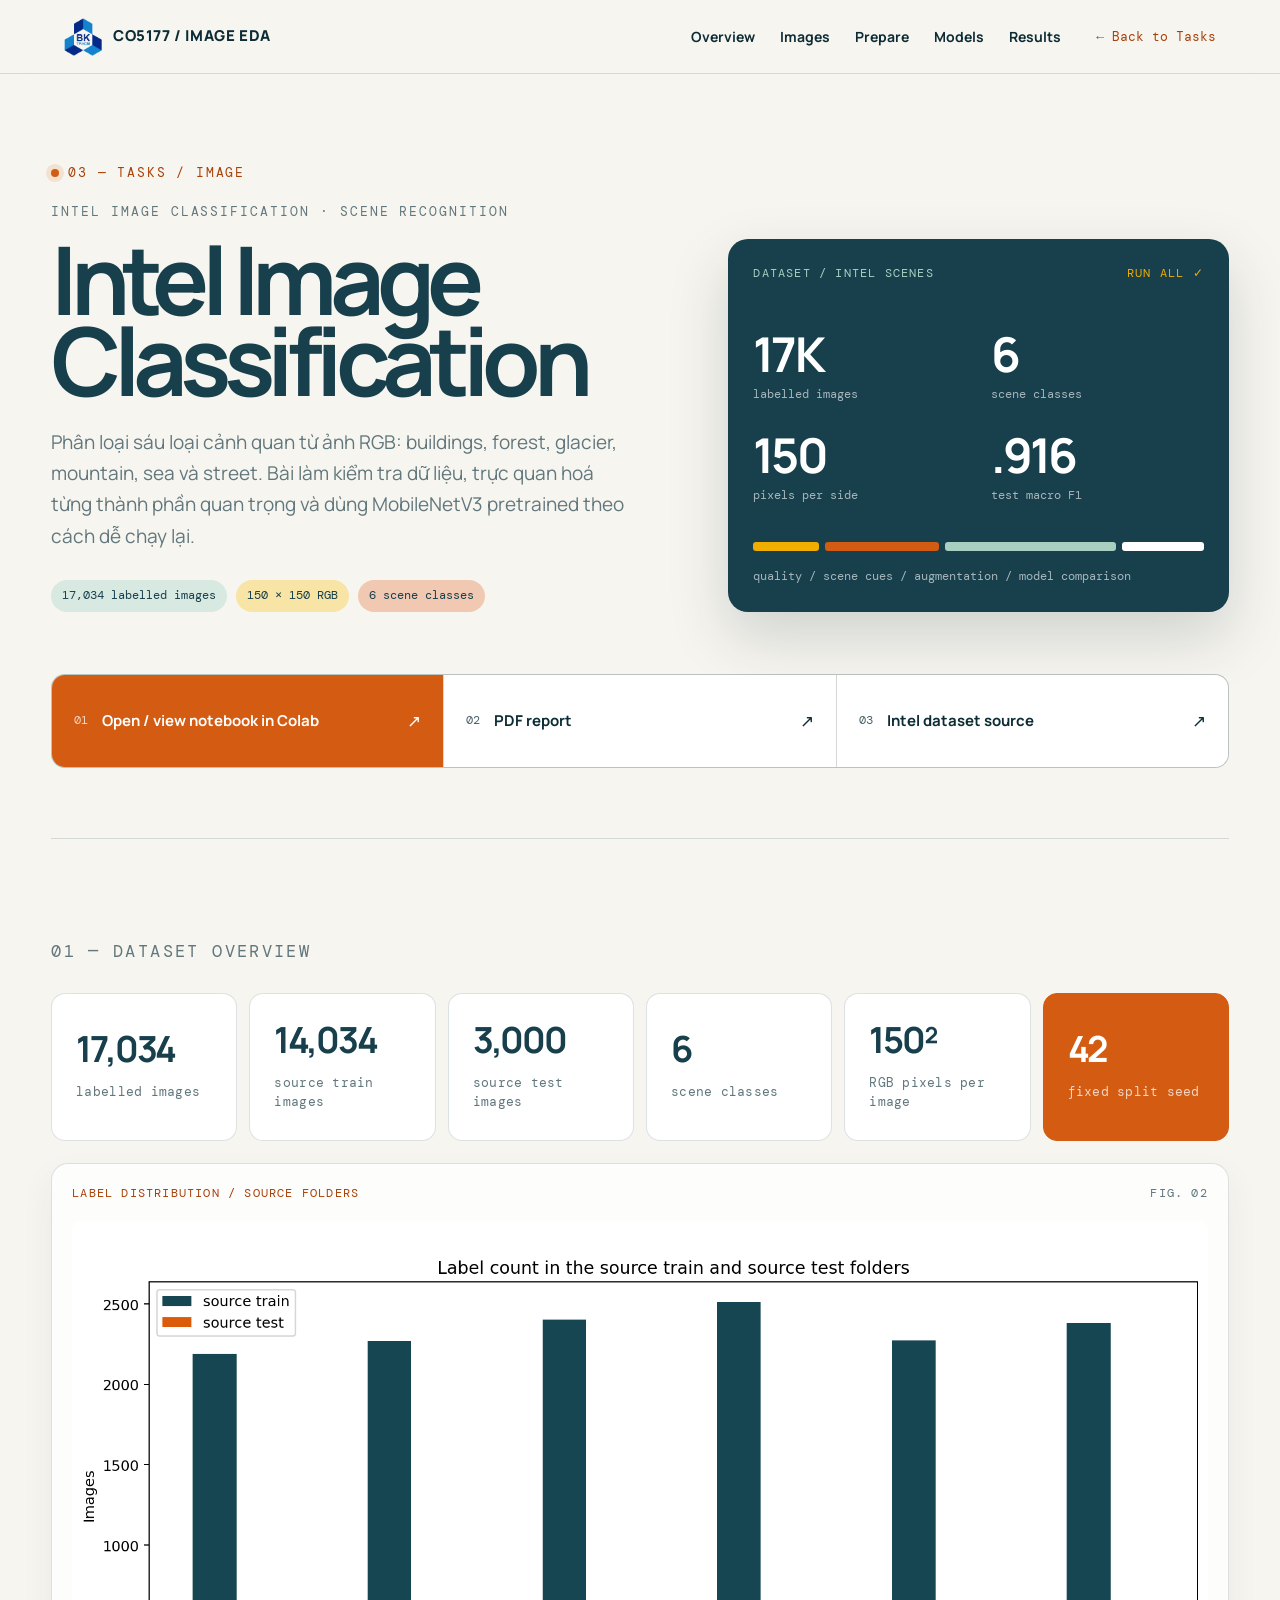
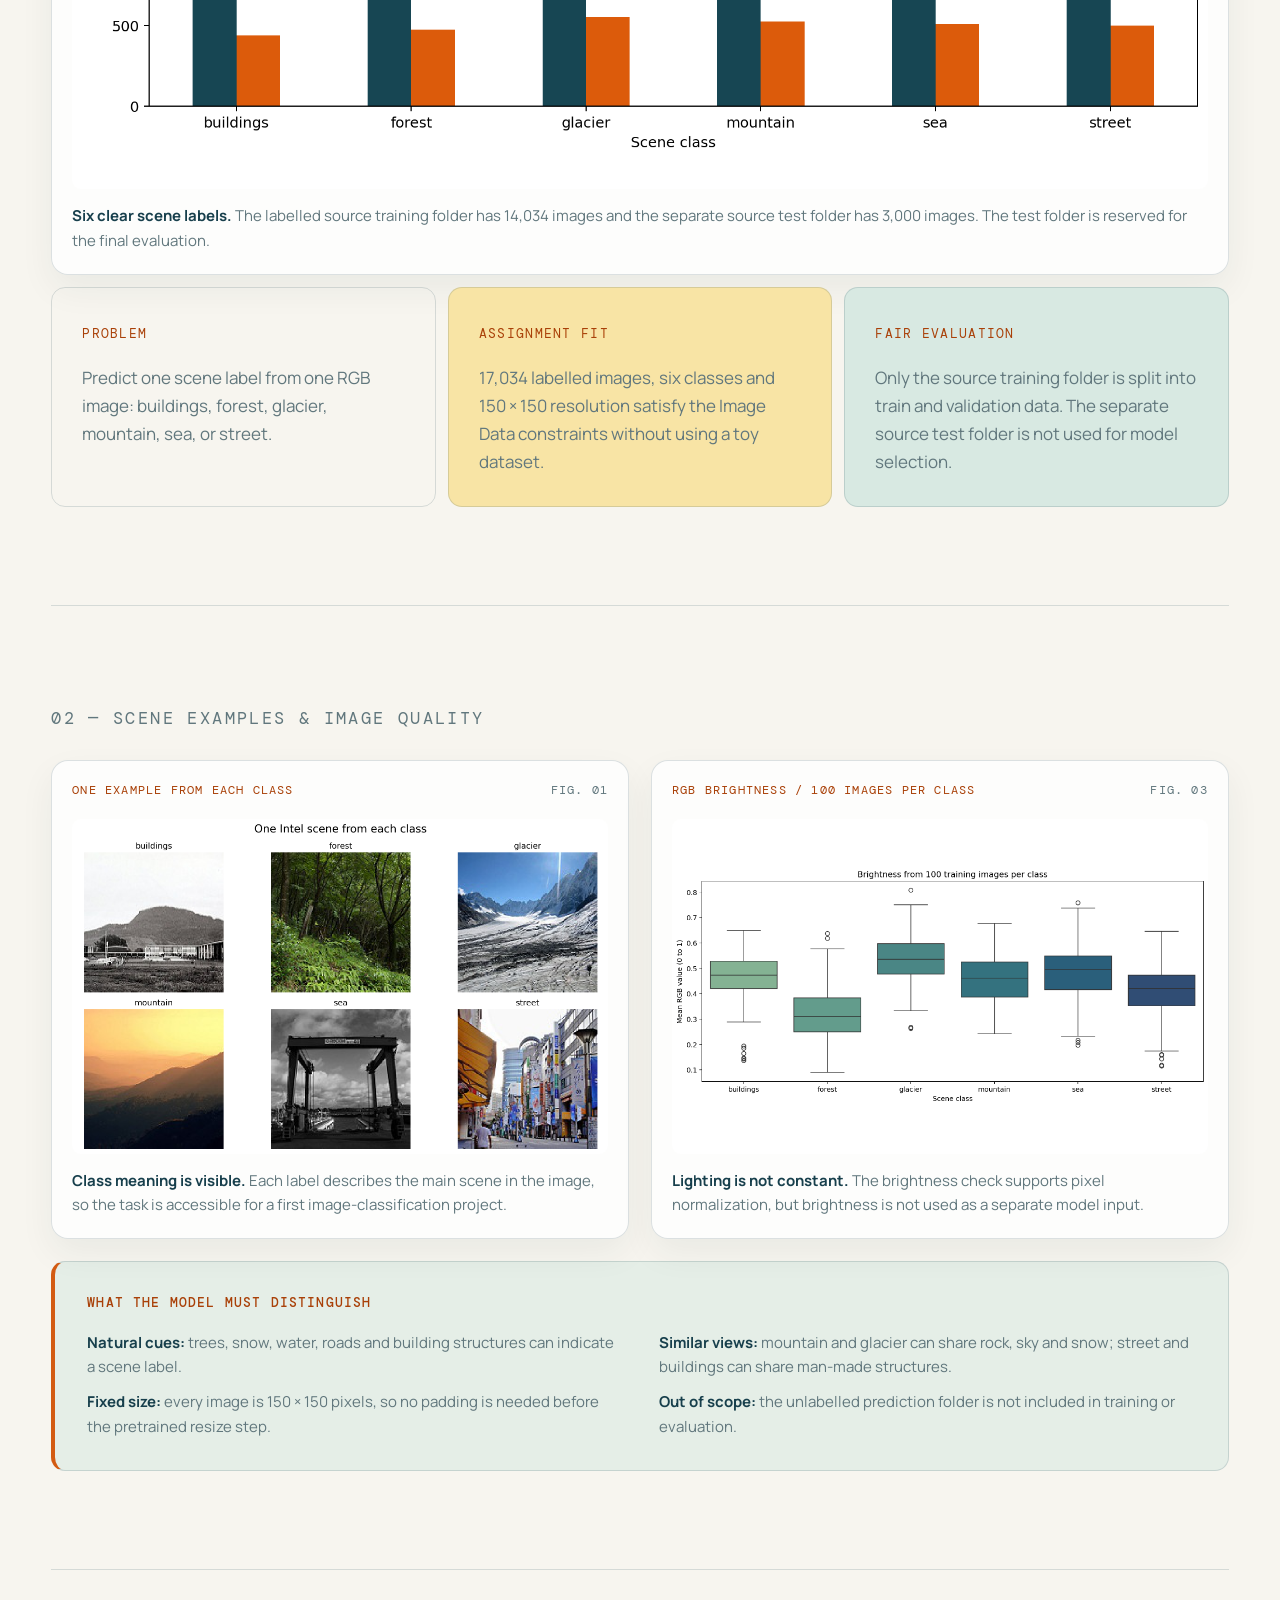
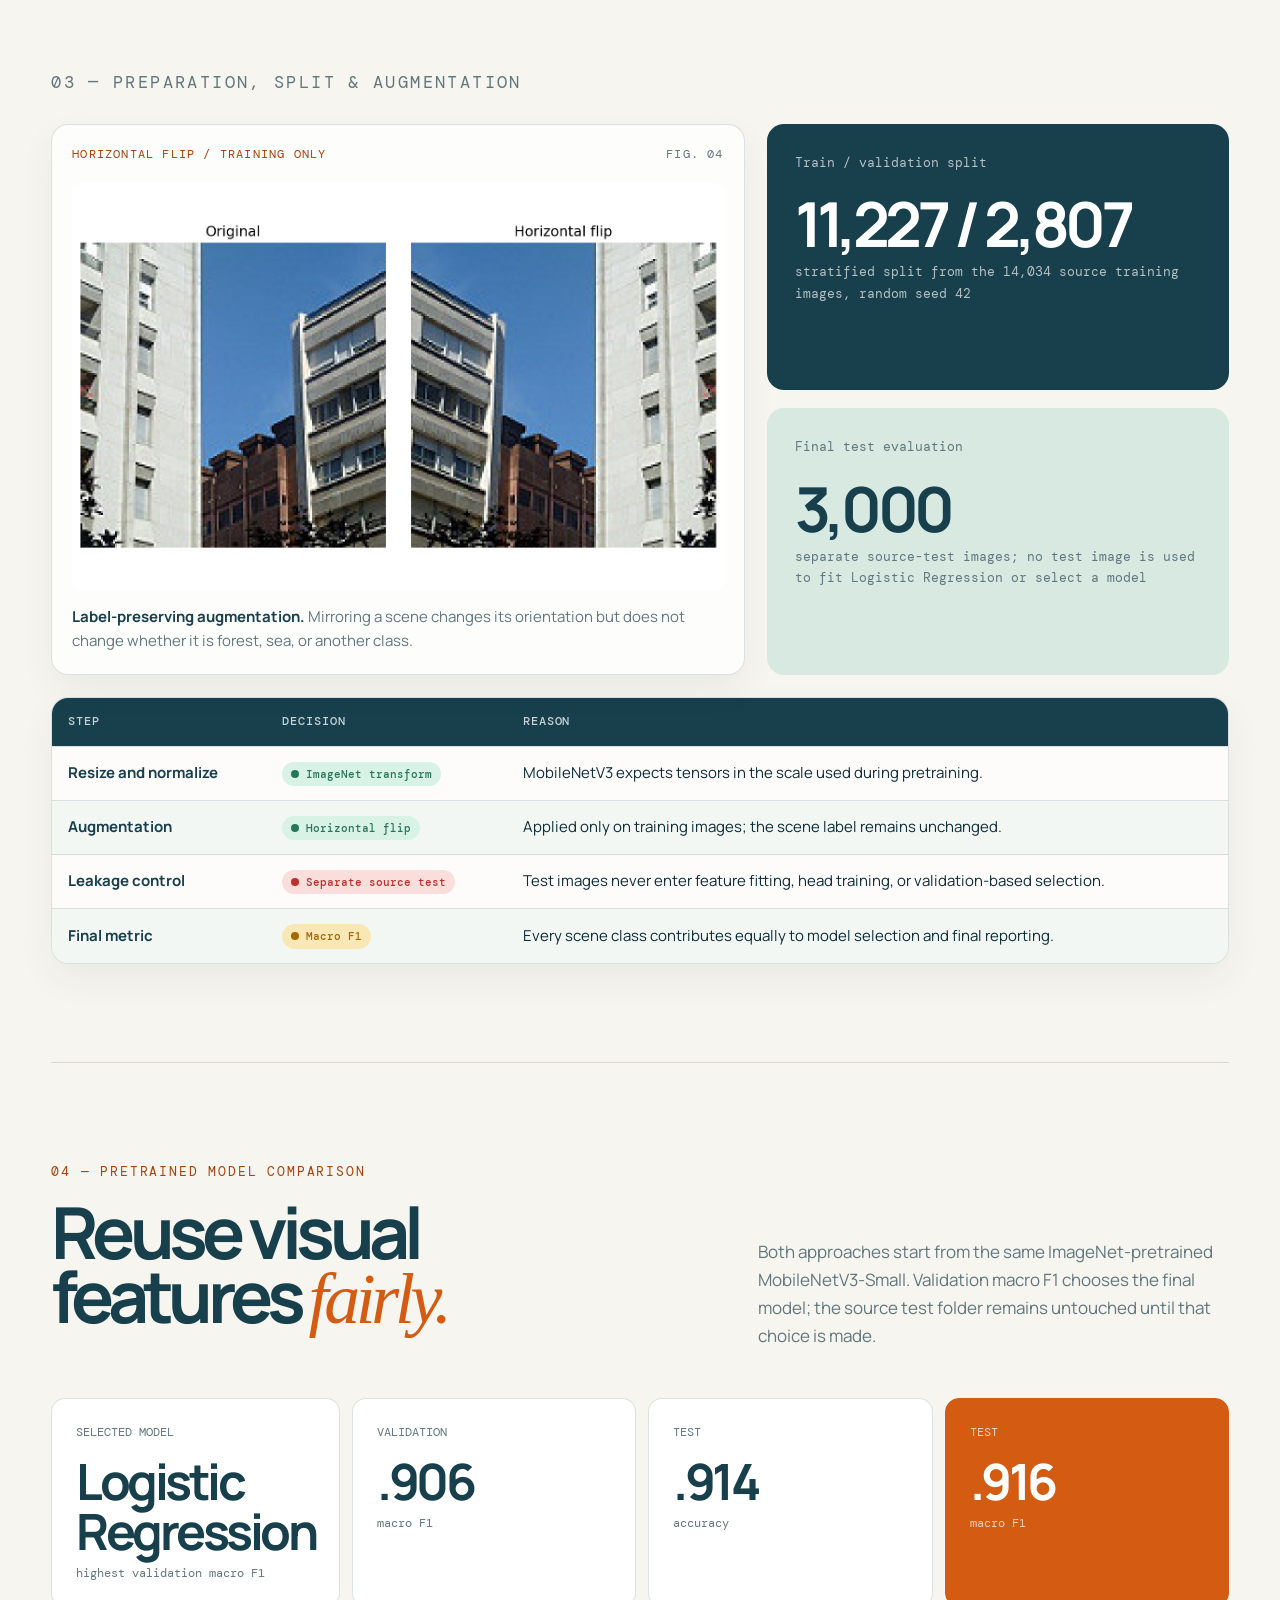
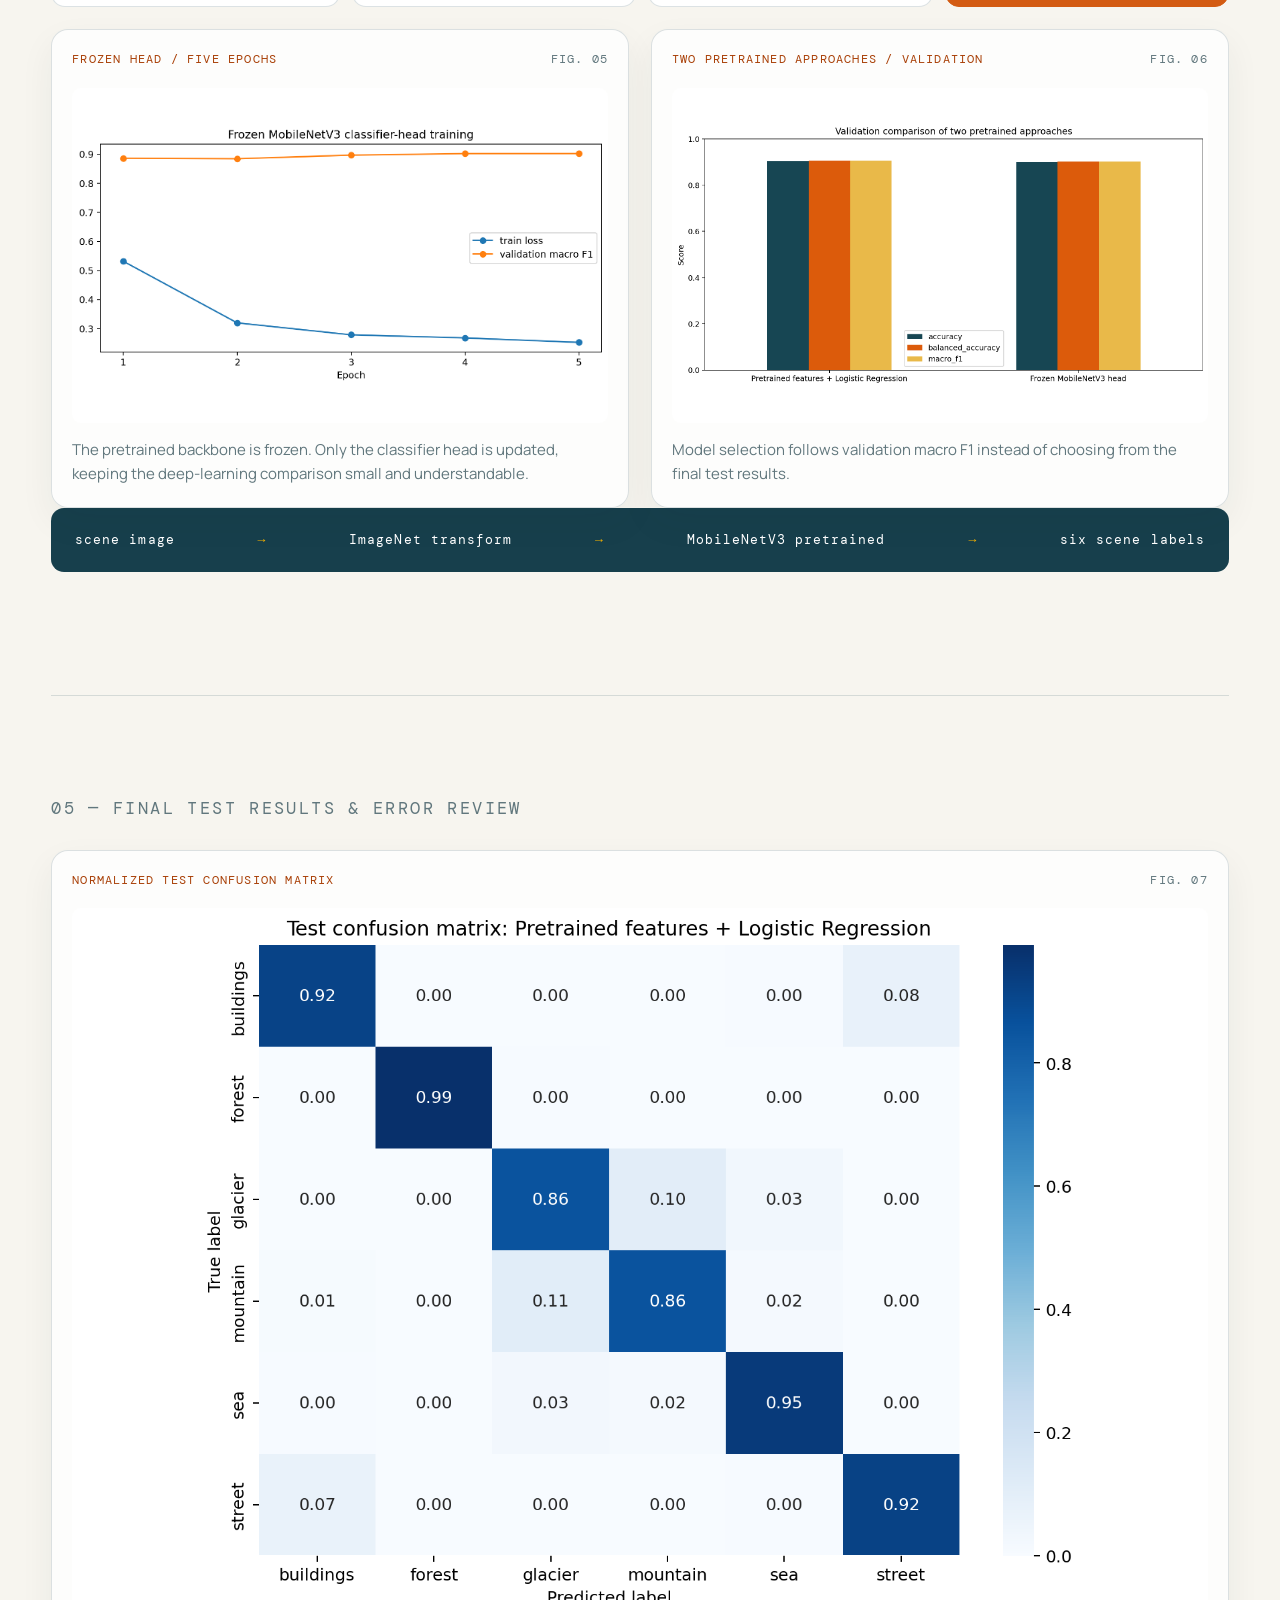
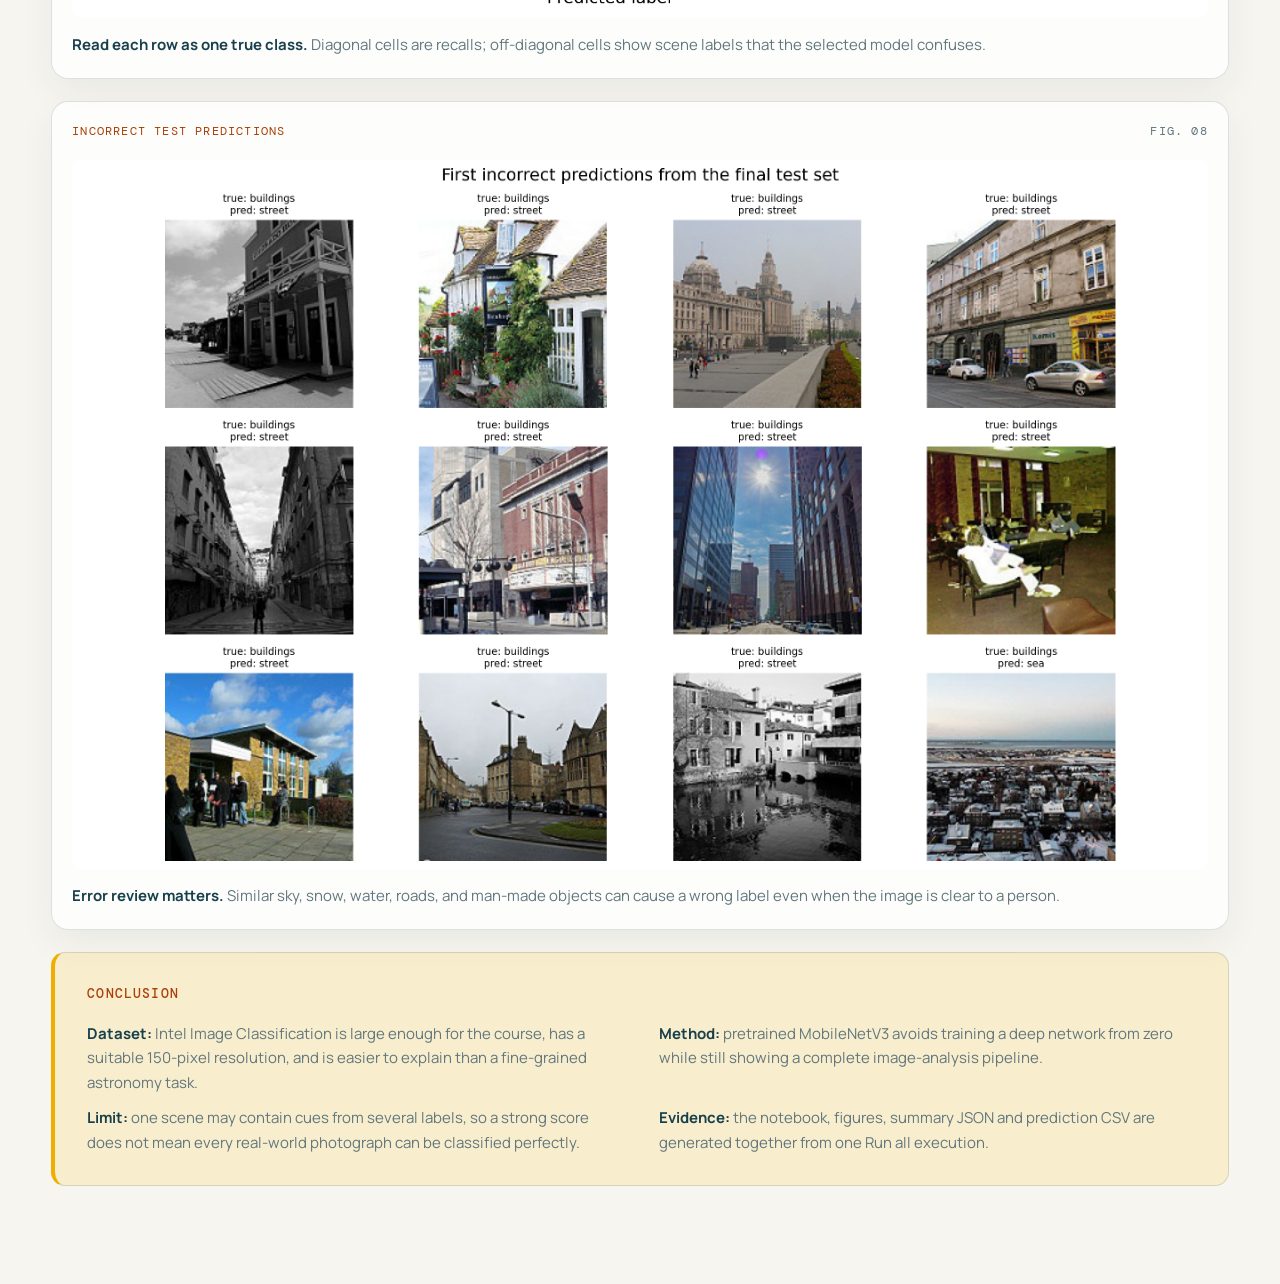
==== image-eda.html @ 1c2cd468 "feat(image): add Intel scene classification task" ====
<!DOCTYPE html>
<html lang="vi">
  <head>
    <meta charset="UTF-8">
    <meta name="viewport" content="width=device-width, initial-scale=1.0">
    <meta name="description" content="Intel Image Classification: scene EDA and pretrained MobileNetV3 classification for CO5177.">
    <meta name="theme-color" content="#f7f5ef">
    <title>Intel Image Classification · Image EDA | CO5177 DataFlow</title>
    <link rel="preconnect" href="https://fonts.googleapis.com">
    <link rel="preconnect" href="https://fonts.gstatic.com" crossorigin>
    <link href="https://fonts.googleapis.com/css2?family=DM+Mono:wght@400;500&family=Manrope:wght@400;500;600;700;800&display=swap" rel="stylesheet">
    <link rel="stylesheet" href="eda.css">
  </head>
  <body>
    <a class="skip-link" href="#main-content">Bỏ qua đến nội dung</a>

    <header class="eda-header">
      <a class="eda-brand" href="index.html#data-tracks" aria-label="Quay lại các bài tập CO5177">
        <img src="assets/logo-bachkhoa.png" alt="Logo Bách Khoa TP.HCM">
        <span>CO5177 / IMAGE EDA</span>
      </a>
      <nav aria-label="Điều hướng báo cáo Image EDA">
        <a href="#overview">Overview</a>
        <a href="#images">Images</a>
        <a href="#prepare">Prepare</a>
        <a href="#models">Models</a>
        <a href="#results">Results</a>
      </nav>
      <a class="back-link" href="index.html#data-tracks">← Back to Tasks</a>
    </header>

    <main id="main-content">
      <section class="eda-hero" id="top">
        <p class="kicker"><span></span>03 — TASKS / IMAGE</p>
        <div class="hero-layout">
          <div>
            <p class="eyebrow">INTEL IMAGE CLASSIFICATION · SCENE RECOGNITION</p>
            <h1>Intel Image<br>Classification</h1>
            <p class="hero-intro">
              Phân loại sáu loại cảnh quan từ ảnh RGB: buildings, forest, glacier,
              mountain, sea và street. Bài làm kiểm tra dữ liệu, trực quan hoá từng
              thành phần quan trọng và dùng MobileNetV3 pretrained theo cách dễ chạy lại.
            </p>
            <div class="hero-tags" aria-label="Thẻ dữ liệu">
              <span>17,034 labelled images</span><span>150 × 150 RGB</span><span>6 scene classes</span>
            </div>
          </div>
          <aside class="hero-signal" aria-label="Tóm tắt dữ liệu Intel">
            <div class="signal-head"><span>DATASET / INTEL SCENES</span><i>RUN ALL ✓</i></div>
            <div class="signal-grid">
              <div><strong>17K</strong><span>labelled images</span></div>
              <div><strong>6</strong><span>scene classes</span></div>
              <div><strong>150</strong><span>pixels per side</span></div>
              <div><strong data-test-f1>—</strong><span>test macro F1</span></div>
            </div>
            <div class="signal-line" aria-hidden="true"><span></span><span></span><span></span><span></span></div>
            <p>quality / scene cues / augmentation / model comparison</p>
          </aside>
        </div>

        <div class="resource-bar" aria-label="Tài nguyên bài Image">
          <a class="resource-primary" href="https://colab.research.google.com/github/khanhhoangduydinh/CO5177-Programming_Foundation_for_Data_Analytics_and_Visualization/blob/main/notebooks/image_intel_eda.ipynb" target="_blank" rel="noreferrer">
            <span>01</span><strong>Open / view notebook in Colab</strong><i>↗</i>
          </a>
          <a href="CO5177%20Report%20Latex/report.pdf" target="_blank" rel="noreferrer">
            <span>02</span><strong>PDF report</strong><i>↗</i>
          </a>
          <a href="https://www.kaggle.com/datasets/puneet6060/intel-image-classification" target="_blank" rel="noreferrer">
            <span>03</span><strong>Intel dataset source</strong><i>↗</i>
          </a>
        </div>
      </section>

      <section class="eda-section" id="overview">
        <div class="section-heading compact"><p class="kicker">01 — DATASET OVERVIEW</p></div>
        <div class="metric-grid">
          <article><strong>17,034</strong><span>labelled images</span></article>
          <article><strong>14,034</strong><span>source train images</span></article>
          <article><strong>3,000</strong><span>source test images</span></article>
          <article><strong>6</strong><span>scene classes</span></article>
          <article><strong>150²</strong><span>RGB pixels per image</span></article>
          <article class="accent"><strong>42</strong><span>fixed split seed</span></article>
        </div>
        <figure class="analysis-figure full-figure overview-target">
          <div class="figure-label"><span>LABEL DISTRIBUTION / SOURCE FOLDERS</span><i>FIG. 02</i></div>
          <img src="reports/figures/intel_02_class_distribution.png" alt="Class counts in the Intel source train and test folders" loading="lazy">
          <figcaption><b>Six clear scene labels.</b> The labelled source training folder has 14,034 images and the separate source test folder has 3,000 images. The test folder is reserved for the final evaluation.</figcaption>
        </figure>
        <div class="context-grid">
          <article><span>PROBLEM</span><p>Predict one scene label from one RGB image: buildings, forest, glacier, mountain, sea, or street.</p></article>
          <article><span>ASSIGNMENT FIT</span><p>17,034 labelled images, six classes and 150 × 150 resolution satisfy the Image Data constraints without using a toy dataset.</p></article>
          <article><span>FAIR EVALUATION</span><p>Only the source training folder is split into train and validation data. The separate source test folder is not used for model selection.</p></article>
        </div>
      </section>

      <section class="eda-section" id="images">
        <div class="section-heading compact"><p class="kicker">02 — SCENE EXAMPLES &amp; IMAGE QUALITY</p></div>
        <div class="figure-grid two-figure">
          <figure class="analysis-figure">
            <div class="figure-label"><span>ONE EXAMPLE FROM EACH CLASS</span><i>FIG. 01</i></div>
            <img src="reports/figures/intel_01_scene_examples.png" alt="Six Intel scene examples, one for each class" loading="lazy">
            <figcaption><b>Class meaning is visible.</b> Each label describes the main scene in the image, so the task is accessible for a first image-classification project.</figcaption>
          </figure>
          <figure class="analysis-figure">
            <div class="figure-label"><span>RGB BRIGHTNESS / 100 IMAGES PER CLASS</span><i>FIG. 03</i></div>
            <img src="reports/figures/intel_03_brightness_by_class.png" alt="Brightness distribution for 100 training images in each Intel class" loading="lazy">
            <figcaption><b>Lighting is not constant.</b> The brightness check supports pixel normalization, but brightness is not used as a separate model input.</figcaption>
          </figure>
        </div>
        <aside class="insight-panel mint-panel">
          <span class="panel-label">WHAT THE MODEL MUST DISTINGUISH</span>
          <div class="insight-grid">
            <p><b>Natural cues:</b> trees, snow, water, roads and building structures can indicate a scene label.</p>
            <p><b>Similar views:</b> mountain and glacier can share rock, sky and snow; street and buildings can share man-made structures.</p>
            <p><b>Fixed size:</b> every image is 150 × 150 pixels, so no padding is needed before the pretrained resize step.</p>
            <p><b>Out of scope:</b> the unlabelled prediction folder is not included in training or evaluation.</p>
          </div>
        </aside>
      </section>

      <section class="eda-section" id="prepare">
        <div class="section-heading compact"><p class="kicker">03 — PREPARATION, SPLIT &amp; AUGMENTATION</p></div>
        <div class="figure-grid split-figure">
          <figure class="analysis-figure">
            <div class="figure-label"><span>HORIZONTAL FLIP / TRAINING ONLY</span><i>FIG. 04</i></div>
            <img src="reports/figures/intel_04_augmentation_example.png" alt="Original scene image and its horizontally flipped version" loading="lazy">
            <figcaption><b>Label-preserving augmentation.</b> Mirroring a scene changes its orientation but does not change whether it is forest, sea, or another class.</figcaption>
          </figure>
          <div class="quality-stack">
            <article class="quality-stat"><span>Train / validation split</span><strong>11,227 / 2,807</strong><small>stratified split from the 14,034 source training images, random seed 42</small></article>
            <article class="quality-stat alternate"><span>Final test evaluation</span><strong>3,000</strong><small>separate source-test images; no test image is used to fit Logistic Regression or select a model</small></article>
          </div>
        </div>
        <div class="table-card missing-card">
          <table>
            <thead><tr><th>Step</th><th>Decision</th><th>Reason</th></tr></thead>
            <tbody>
              <tr><td>Resize and normalize</td><td><span class="severity low">ImageNet transform</span></td><td>MobileNetV3 expects tensors in the scale used during pretraining.</td></tr>
              <tr><td>Augmentation</td><td><span class="severity low">Horizontal flip</span></td><td>Applied only on training images; the scene label remains unchanged.</td></tr>
              <tr><td>Leakage control</td><td><span class="severity critical">Separate source test</span></td><td>Test images never enter feature fitting, head training, or validation-based selection.</td></tr>
              <tr><td>Final metric</td><td><span class="severity moderate">Macro F1</span></td><td>Every scene class contributes equally to model selection and final reporting.</td></tr>
            </tbody>
          </table>
        </div>
      </section>

      <section class="eda-section" id="models">
        <div class="section-heading row-heading">
          <div><p class="kicker">04 — PRETRAINED MODEL COMPARISON</p><h2>Reuse visual<br>features <em>fairly.</em></h2></div>
          <p>Both approaches start from the same ImageNet-pretrained MobileNetV3-Small. Validation macro F1 chooses the final model; the source test folder remains untouched until that choice is made.</p>
        </div>
        <div class="model-score-grid">
          <article><span>SELECTED MODEL</span><strong data-selected-model>—</strong><small>highest validation macro F1</small></article>
          <article><span>VALIDATION</span><strong data-validation-f1>—</strong><small>macro F1</small></article>
          <article><span>TEST</span><strong data-test-accuracy>—</strong><small>accuracy</small></article>
          <article class="highlight"><span>TEST</span><strong data-test-macro>—</strong><small>macro F1</small></article>
        </div>
        <div class="figure-grid two-figure">
          <figure class="analysis-figure">
            <div class="figure-label"><span>FROZEN HEAD / FIVE EPOCHS</span><i>FIG. 05</i></div>
            <img src="reports/figures/intel_05_training_history.png" alt="Training loss and validation macro F1 over five epochs" loading="lazy">
            <figcaption>The pretrained backbone is frozen. Only the classifier head is updated, keeping the deep-learning comparison small and understandable.</figcaption>
          </figure>
          <figure class="analysis-figure">
            <div class="figure-label"><span>TWO PRETRAINED APPROACHES / VALIDATION</span><i>FIG. 06</i></div>
            <img src="reports/figures/intel_06_model_comparison.png" alt="Validation metric comparison for Logistic Regression and frozen MobileNetV3 head" loading="lazy">
            <figcaption>Model selection follows validation macro F1 instead of choosing from the final test results.</figcaption>
          </figure>
        </div>
        <div class="pipeline-strip" aria-label="Mô hình xử lý ảnh">
          <span>scene image</span><i>→</i><span>ImageNet transform</span><i>→</i><span>MobileNetV3 pretrained</span><i>→</i><span>six scene labels</span>
        </div>
      </section>

      <section class="eda-section" id="results">
        <div class="section-heading compact"><p class="kicker">05 — FINAL TEST RESULTS &amp; ERROR REVIEW</p></div>
        <figure class="analysis-figure full-figure">
          <div class="figure-label"><span>NORMALIZED TEST CONFUSION MATRIX</span><i>FIG. 07</i></div>
          <img src="reports/figures/intel_07_confusion_matrix.png" alt="Normalized confusion matrix of final Intel scene predictions" loading="lazy">
          <figcaption><b>Read each row as one true class.</b> Diagonal cells are recalls; off-diagonal cells show scene labels that the selected model confuses.</figcaption>
        </figure>
        <figure class="analysis-figure full-figure">
          <div class="figure-label"><span>INCORRECT TEST PREDICTIONS</span><i>FIG. 08</i></div>
          <img src="reports/figures/intel_08_error_examples.png" alt="Examples of incorrectly predicted Intel test scenes" loading="lazy">
          <figcaption><b>Error review matters.</b> Similar sky, snow, water, roads, and man-made objects can cause a wrong label even when the image is clear to a person.</figcaption>
        </figure>
        <aside class="insight-panel yellow-panel">
          <span class="panel-label">CONCLUSION</span>
          <div class="insight-grid">
            <p><b>Dataset:</b> Intel Image Classification is large enough for the course, has a suitable 150-pixel resolution, and is easier to explain than a fine-grained astronomy task.</p>
            <p><b>Method:</b> pretrained MobileNetV3 avoids training a deep network from zero while still showing a complete image-analysis pipeline.</p>
            <p><b>Limit:</b> one scene may contain cues from several labels, so a strong score does not mean every real-world photograph can be classified perfectly.</p>
            <p><b>Evidence:</b> the notebook, figures, summary JSON and prediction CSV are generated together from one Run all execution.</p>
          </div>
        </aside>
      </section>
    </main>

    <script>
      const format = (value) => Number(value).toFixed(3).replace(/^0/, "");
      fetch("reports/image_intel_summary.json")
        .then((response) => response.ok ? response.json() : null)
        .then((summary) => {
          if (!summary) return;
          const selected = summary.selected_model;
          const validation = summary.validation_scores[selected].macro_f1;
          const test = summary.test_scores;
          document.querySelector("[data-selected-model]").textContent = selected.replace("Pretrained features + ", "").replace("Frozen MobileNetV3 head", "Frozen head");
          document.querySelector("[data-validation-f1]").textContent = format(validation);
          document.querySelector("[data-test-accuracy]").textContent = format(test.accuracy);
          document.querySelector("[data-test-macro]").textContent = format(test.macro_f1);
          document.querySelector("[data-test-f1]").textContent = format(test.macro_f1);
        });
    </script>
  </body>
</html>
---- eda.css ----
:root {
  --ink: #173f4c;
  --deep: #0d2c36;
  --paper: #f7f5ef;
  --white: #fff;
  --orange: #d35b12;
  --orange-dark: #a94008;
  --yellow: #efae00;
  --mint: #a9cfc1;
  --mint-light: #d8e9e2;
  --line: rgba(23, 63, 76, 0.15);
  --muted: #61777d;
  --mono: "DM Mono", monospace;
  --sans: "Manrope", sans-serif;
  --text-label: 13px;
  --text-small: 15px;
  --text-body: 17px;
  --text-lead: 19px;
}

* { box-sizing: border-box; }
html { scroll-behavior: smooth; }
body { margin: 0; overflow-x: hidden; color: var(--deep); background: var(--paper); font-family: var(--sans); font-size: var(--text-body); line-height: 1.65; -webkit-font-smoothing: antialiased; }
a { color: inherit; text-decoration: none; }
img { display: block; max-width: 100%; }
code { color: var(--orange-dark); font-family: var(--mono); font-size: .9em; }
.skip-link { position: fixed; z-index: 100; top: 10px; left: 10px; padding: 9px 13px; color: var(--white); background: var(--ink); transform: translateY(-150%); }
.skip-link:focus { transform: translateY(0); }
.eda-header { position: sticky; z-index: 20; top: 0; min-height: 74px; display: grid; grid-template-columns: 1fr auto auto; align-items: center; gap: 35px; padding: 0 5vw; background: rgba(247,245,239,.9); border-bottom: 1px solid var(--line); backdrop-filter: blur(16px); }
.eda-brand { display: inline-flex; align-items: center; gap: 11px; font-size: var(--text-small); font-weight: 800; letter-spacing: .04em; }
.eda-brand img { width: 38px; height: 38px; object-fit: contain; mix-blend-mode: multiply; }
.eda-header nav { display: flex; gap: 25px; font-size: 14px; font-weight: 700; }
.eda-header nav a:hover, .back-link:hover, .report-link:hover { color: var(--orange-dark); }
.back-link { color: var(--orange-dark); font-family: var(--mono); font-size: var(--text-label); }
.eda-hero, .eda-section { width: min(1480px, calc(100% - 8vw)); margin: 0 auto; }
.eda-hero { padding: 88px 0 70px; }
.kicker { display: flex; align-items: center; gap: 9px; margin: 0 0 18px; color: var(--orange-dark); font-family: var(--mono); font-size: var(--text-label); letter-spacing: .14em; }
.kicker > span { width: 8px; height: 8px; display: inline-block; background: var(--orange); border-radius: 50%; box-shadow: 0 0 0 5px rgba(211,91,18,.13); }
.hero-layout { display: grid; grid-template-columns: 1.08fr .92fr; align-items: end; gap: clamp(45px, 7vw, 110px); }
.eyebrow { margin: 0 0 15px; color: var(--muted); font-family: var(--mono); font-size: var(--text-label); letter-spacing: .15em; }
h1, h2, h3, p { margin-top: 0; }
h1 { margin-bottom: 26px; color: var(--ink); font-size: clamp(58px, 7.4vw, 112px); letter-spacing: -.08em; line-height: .86; }
h1 em, h2 em { color: var(--orange); font-family: Georgia, serif; font-weight: 400; letter-spacing: -.06em; }
.hero-intro { max-width: 700px; color: var(--muted); font-size: var(--text-lead); }
.hero-tags { display: flex; flex-wrap: wrap; gap: 9px; margin-top: 28px; }
.hero-tags span, .status { padding: 6px 11px; color: var(--ink); background: var(--mint-light); border-radius: 99px; font-family: var(--mono); font-size: 12px; }
.hero-tags span:nth-child(2) { background: #f8e4a5; }
.hero-tags span:nth-child(3) { background: #f1c9b2; }
.hero-visual { position: relative; align-self: stretch; min-height: 370px; margin: 0; overflow: hidden; border: 1px solid rgba(23,63,76,.15); border-radius: 20px; box-shadow: 0 25px 60px rgba(14,44,54,.17); }
.hero-visual::after { position: absolute; inset: 0; content: ""; pointer-events: none; box-shadow: inset 0 0 0 1px rgba(255,255,255,.15); border-radius: inherit; }
.hero-visual img { width: 100%; height: 100%; min-height: 370px; object-fit: cover; object-position: center; }
.hero-signal { padding: 25px; color: var(--white); background: var(--ink); border-radius: 20px; box-shadow: 0 25px 60px rgba(14,44,54,.17); }
.signal-head, .figure-label { display: flex; justify-content: space-between; gap: 20px; color: var(--mint); font-family: var(--mono); font-size: 12px; letter-spacing: .1em; }
.signal-head i, .figure-label i { color: var(--yellow); font-style: normal; }
.signal-grid { display: grid; grid-template-columns: repeat(2,1fr); gap: 25px; margin: 46px 0 35px; }
.signal-grid strong { display: block; color: var(--white); font-size: 48px; letter-spacing: -.06em; line-height: 1; }
.signal-grid span { color: rgba(255,255,255,.62); font-family: var(--mono); font-size: 12px; }
.signal-line { display: grid; grid-template-columns: .8fr 1.4fr 2.1fr 1fr; gap: 6px; }
.signal-line span { height: 9px; border-radius: 3px; background: var(--yellow); }
.signal-line span:nth-child(2) { background: var(--orange); }
.signal-line span:nth-child(3) { background: var(--mint); }
.signal-line span:nth-child(4) { background: var(--white); }
.hero-signal p { margin: 16px 0 0; color: rgba(255,255,255,.62); font-family: var(--mono); font-size: 12px; }
.resource-bar { display: grid; grid-template-columns: repeat(3, 1fr); gap: 1px; margin-top: 62px; overflow: hidden; border: 1px solid var(--line); background: var(--line); border-radius: 14px; }
.resource-bar a { display: grid; grid-template-columns: auto 1fr auto; align-items: center; gap: 14px; min-height: 92px; padding: 20px 22px; background: var(--white); transition: color .2s, background .2s; }
.resource-bar a:hover { color: var(--white); background: var(--ink); }
.resource-bar .resource-primary { color: var(--white); background: var(--orange); }
.resource-bar span { font-family: var(--mono); font-size: 12px; opacity: .75; }
.resource-bar strong { font-size: var(--text-small); }
.resource-bar i { font-style: normal; }
.eda-section { padding: 98px 0; border-top: 1px solid var(--line); }
.section-heading { max-width: 730px; margin-bottom: 48px; }
.section-heading.compact { margin-bottom: 28px; }
.section-heading h2 { margin-bottom: 18px; color: var(--ink); font-size: clamp(48px, 5.6vw, 78px); letter-spacing: -.08em; line-height: .9; }
.section-heading > p:last-child { max-width: 690px; color: var(--muted); font-size: var(--text-body); }
.row-heading { max-width: none; display: grid; grid-template-columns: 1fr .75fr; align-items: end; gap: 80px; }
.row-heading > p { margin: 0; color: var(--muted); font-size: var(--text-body); }
.metric-grid { display: grid; grid-template-columns: repeat(6,1fr); gap: 12px; }
.metric-grid article { min-height: 132px; display: flex; flex-direction: column; justify-content: center; padding: 28px 24px; border: 1px solid var(--line); background: var(--white); border-radius: 14px; }
.metric-grid article.accent { color: var(--white); background: var(--orange); border-color: var(--orange); }
.metric-grid strong { display: block; color: var(--ink); font-size: clamp(36px, 2.7vw, 44px); letter-spacing: -.06em; line-height: 1; }
.metric-grid .accent strong { color: var(--white); }
.metric-grid span { display: block; margin-top: 16px; color: var(--muted); font-family: var(--mono); font-size: 13px; line-height: 1.45; letter-spacing: .02em; }
.metric-grid .accent span { color: rgba(255,255,255,.75); }
.context-grid { display: grid; grid-template-columns: repeat(3,1fr); gap: 12px; margin-top: 12px; }
.context-grid article { min-height: 166px; padding: 30px; border: 1px solid var(--line); border-radius: 14px; }
.context-grid article:nth-child(2) { background: #f8e4a5; }
.context-grid article:nth-child(3) { background: var(--mint-light); }
.context-grid span { color: var(--orange-dark); font-family: var(--mono); font-size: 13px; line-height: 1.4; letter-spacing: .1em; }
.context-grid p { margin: 18px 0 0; color: var(--muted); font-size: 17px; line-height: 1.65; }
.context-grid b { color: var(--ink); }
.figure-grid { display: grid; gap: 22px; }
.split-figure { grid-template-columns: 1.2fr .8fr; align-items: stretch; }
.two-figure { grid-template-columns: repeat(2,1fr); }
.three-figure { grid-template-columns: repeat(3,1fr); }
.analysis-figure { margin: 0; padding: 20px; overflow: hidden; border: 1px solid var(--line); background: rgba(255,255,255,.78); border-radius: 17px; box-shadow: 0 14px 35px rgba(14,44,54,.06); }
.analysis-figure .figure-label { color: var(--orange-dark); }
.analysis-figure .figure-label i { color: var(--muted); }
.analysis-figure img { width: 100%; margin: 18px 0 15px; aspect-ratio: 16/10; object-fit: contain; background: var(--white); border-radius: 9px; }
.analysis-figure figcaption { color: var(--muted); font-size: var(--text-small); line-height: 1.65; }
.analysis-figure figcaption b { color: var(--ink); }
.full-figure { margin-top: 22px; }
.full-figure img { max-height: 740px; }
.hero-figure { margin-bottom: 22px; }
.hero-figure img { max-height: 690px; }
.correlation-figure img { aspect-ratio: 16/9; }
.quality-stack { display: grid; gap: 18px; }
.quality-stat { padding: 28px; color: var(--white); background: var(--ink); border-radius: 17px; }
.quality-stat span, .quality-stat small { display: block; color: rgba(255,255,255,.68); font-family: var(--mono); font-size: var(--text-label); }
.quality-stat strong { display: block; margin: 20px 0 6px; color: var(--white); font-size: 62px; letter-spacing: -.07em; line-height: 1; }
.table-card { overflow: auto; border: 1px solid var(--line); background: rgba(255,255,255,.72); border-radius: 17px; box-shadow: 0 15px 36px rgba(14,44,54,.06); }
.table-card table { width: 100%; min-width: 680px; border-collapse: collapse; text-align: left; font-size: var(--text-small); }
.table-card th { color: var(--muted); font-family: var(--mono); font-size: 12px; font-weight: 500; letter-spacing: .08em; text-transform: uppercase; }
.table-card th, .table-card td { padding: 14px 16px; border-bottom: 1px solid var(--line); }
.table-card tr:last-child td { border-bottom: 0; }
.table-card td:first-child { color: var(--ink); font-weight: 700; }
.status.exclude { background: #f1c9b2; }
.status.impute { background: var(--mint-light); }
.schema-card table { min-width: 1240px; }
.breakdown-card table { min-width: 1080px; }
.sample-card table { min-width: 1300px; white-space: nowrap; }
.missing-card { margin-top: 22px; }
.missing-card table { min-width: 1040px; }
.schema-card th, .breakdown-card th, .sample-card th, .missing-card th { color: rgba(255,255,255,.76); background: var(--ink); }
.schema-card tbody tr:nth-child(even), .breakdown-card tbody tr:nth-child(even), .sample-card tbody tr:nth-child(even), .missing-card tbody tr:nth-child(even) { background: rgba(216,233,226,.28); }
.schema-card td:first-child { color: var(--muted); font-family: var(--mono); font-size: 12px; font-weight: 500; }
.schema-card td:nth-child(2), .breakdown-card td:first-child { color: var(--ink); font-weight: 700; }
.schema-card td:last-child { min-width: 310px; color: var(--muted); }
.type-badge, .class-chip, .severity { display: inline-flex; align-items: center; width: max-content; padding: 5px 9px; border-radius: 99px; font-family: var(--mono); font-size: 11px; font-weight: 500; line-height: 1.3; white-space: nowrap; }
.type-badge.integer, .type-badge.numeric { color: #174f84; background: #dcecff; }
.type-badge.categorical, .type-badge.text { color: #176044; background: #d8f2e5; }
.type-badge.identifier { color: #755400; background: #f8e4a5; }
.type-badge.flag, .type-badge.exclude { color: #94400f; background: #f5d5c2; }
.type-badge.target { color: #9e2455; background: #f7dce8; }
.missing { font-family: var(--mono); font-size: 12px; white-space: nowrap; }
.missing.critical { color: #bb312f; }
.missing.moderate { color: #b06c00; }
.missing.low { color: #287659; }
.class-chip.confirmed { color: #176044; background: #d8f2e5; }
.class-chip.candidate { color: #755400; background: #f8e4a5; }
.class-chip.false-positive { color: #94400f; background: #f5d5c2; }
.table-note { margin: 17px 3px 0; color: var(--muted); font-size: var(--text-small); }
.insight-panel { margin-top: 22px; padding: 30px 32px; border: 1px solid var(--line); border-left: 4px solid var(--orange); border-radius: 14px; }
.insight-panel.mint-panel { background: rgba(216,233,226,.58); }
.insight-panel.yellow-panel { background: rgba(248,228,165,.45); border-left-color: var(--yellow); }
.panel-label { display: block; margin-bottom: 17px; color: var(--orange-dark); font-family: var(--mono); font-size: var(--text-label); font-weight: 500; letter-spacing: .09em; }
.insight-grid { display: grid; grid-template-columns: repeat(2,1fr); gap: 10px 34px; }
.insight-panel p { margin: 0; color: var(--muted); font-size: var(--text-small); line-height: 1.65; }
.insight-panel b { color: var(--ink); }
.overview-target img { max-height: 610px; aspect-ratio: 16/8; }
.categorical-figure img { max-height: 560px; aspect-ratio: 16/8; }
.quality-stat.alternate { color: var(--ink); background: var(--mint-light); }
.quality-stat.alternate span, .quality-stat.alternate small { color: var(--muted); }
.quality-stat.alternate strong { color: var(--ink); }
.missing-track { width: 170px; height: 7px; display: block; overflow: hidden; background: rgba(23,63,76,.1); border-radius: 99px; }
.missing-track i { height: 100%; display: block; min-width: 2px; background: var(--orange); border-radius: inherit; }
.severity::before { width: 8px; height: 8px; margin-right: 7px; content: ""; border-radius: 50%; background: currentColor; }
.severity.critical { color: #bb312f; background: #f9dedb; }
.severity.moderate { color: #a66800; background: #fae7b6; }
.severity.low { color: #287659; background: #d8f2e5; }
.pipeline-strip { display: flex; align-items: center; justify-content: space-between; gap: 15px; margin-bottom: 25px; padding: 21px 24px; color: var(--white); background: var(--ink); border-radius: 13px; font-family: var(--mono); font-size: var(--text-label); letter-spacing: .08em; }
.pipeline-strip i { color: var(--yellow); font-style: normal; }
.model-score-grid { display: grid; grid-template-columns: repeat(4,1fr); gap: 12px; margin-bottom: 22px; }
.model-score-grid article { padding: 24px; border: 1px solid var(--line); background: var(--white); border-radius: 14px; }
.model-score-grid article.highlight { color: var(--white); background: var(--orange); border-color: var(--orange); }
.model-score-grid span, .model-score-grid small { display: block; color: var(--muted); font-family: var(--mono); font-size: 12px; line-height: 1.5; }
.model-score-grid strong { display: block; margin: 15px 0 8px; color: var(--ink); font-size: 50px; letter-spacing: -.07em; line-height: 1; }
.model-score-grid .highlight span, .model-score-grid .highlight small { color: rgba(255,255,255,.72); }
.model-score-grid .highlight strong { color: var(--white); }
.insight-card { padding: 54px 60px; color: var(--white); background: var(--ink); border-radius: 22px; }
.insight-card h2 { margin-bottom: 30px; font-size: clamp(45px,6vw,78px); letter-spacing: -.08em; line-height: .9; }
.insight-card h2 em { color: var(--yellow); }
.insight-columns { display: grid; grid-template-columns: repeat(2,1fr); gap: 35px; }
.insight-card ul { display: grid; gap: 11px; margin: 0; padding-left: 20px; color: rgba(255,255,255,.75); }
.insight-actions { display: flex; gap: 26px; margin-top: 35px; }
.report-link { color: var(--yellow); font-family: var(--mono); font-size: var(--text-label); text-decoration: underline; text-underline-offset: 4px; }
.report-link.secondary { color: var(--mint); }
.eda-footer { display: flex; justify-content: space-between; gap: 20px; padding: 27px 5vw; color: var(--muted); border-top: 1px solid var(--line); font-family: var(--mono); font-size: 12px; }
.eda-footer a { color: var(--orange-dark); }

@media (max-width: 1100px) {
  .eda-header { grid-template-columns: 1fr auto; }
  .eda-header nav { display: none; }
  .three-figure { grid-template-columns: 1fr 1fr; }
  .three-figure > :last-child { grid-column: 1 / -1; }
  .metric-grid { grid-template-columns: repeat(3,1fr); }
  .resource-bar { grid-template-columns: 1fr 1fr; }
}

@media (max-width: 800px) {
  .hero-layout, .row-heading, .split-figure, .two-figure, .context-grid, .insight-columns, .insight-grid { grid-template-columns: 1fr; gap: 35px; }
  .model-score-grid { grid-template-columns: 1fr 1fr; }
  .pipeline-strip { flex-wrap: wrap; justify-content: flex-start; }
}

@media (max-width: 600px) {
  .eda-header { padding: 0 20px; }
  .eda-brand span { font-size: 12px; }
  .back-link { font-size: 0; }
  .back-link::after { content: "← Tasks"; font-size: var(--text-label); }
  .eda-hero, .eda-section { width: min(calc(100% - 36px),1480px); }
  .eda-hero { padding: 58px 0 60px; }
  .eda-section { padding: 68px 0; }
  h1 { font-size: 48px; }
  .hero-intro { font-size: 18px; }
  .hero-visual, .hero-visual img { min-height: 250px; }
  .resource-bar, .metric-grid, .three-figure, .model-score-grid { grid-template-columns: 1fr; }
  .three-figure > :last-child { grid-column: auto; }
  .analysis-figure { padding: 14px; }
  .analysis-figure img, .correlation-figure img { aspect-ratio: auto; }
  .insight-panel { padding: 24px 20px; }
  .insight-grid { gap: 14px; }
  .insight-card { padding: 35px 24px; }
  .insight-actions, .eda-footer { flex-direction: column; }
}
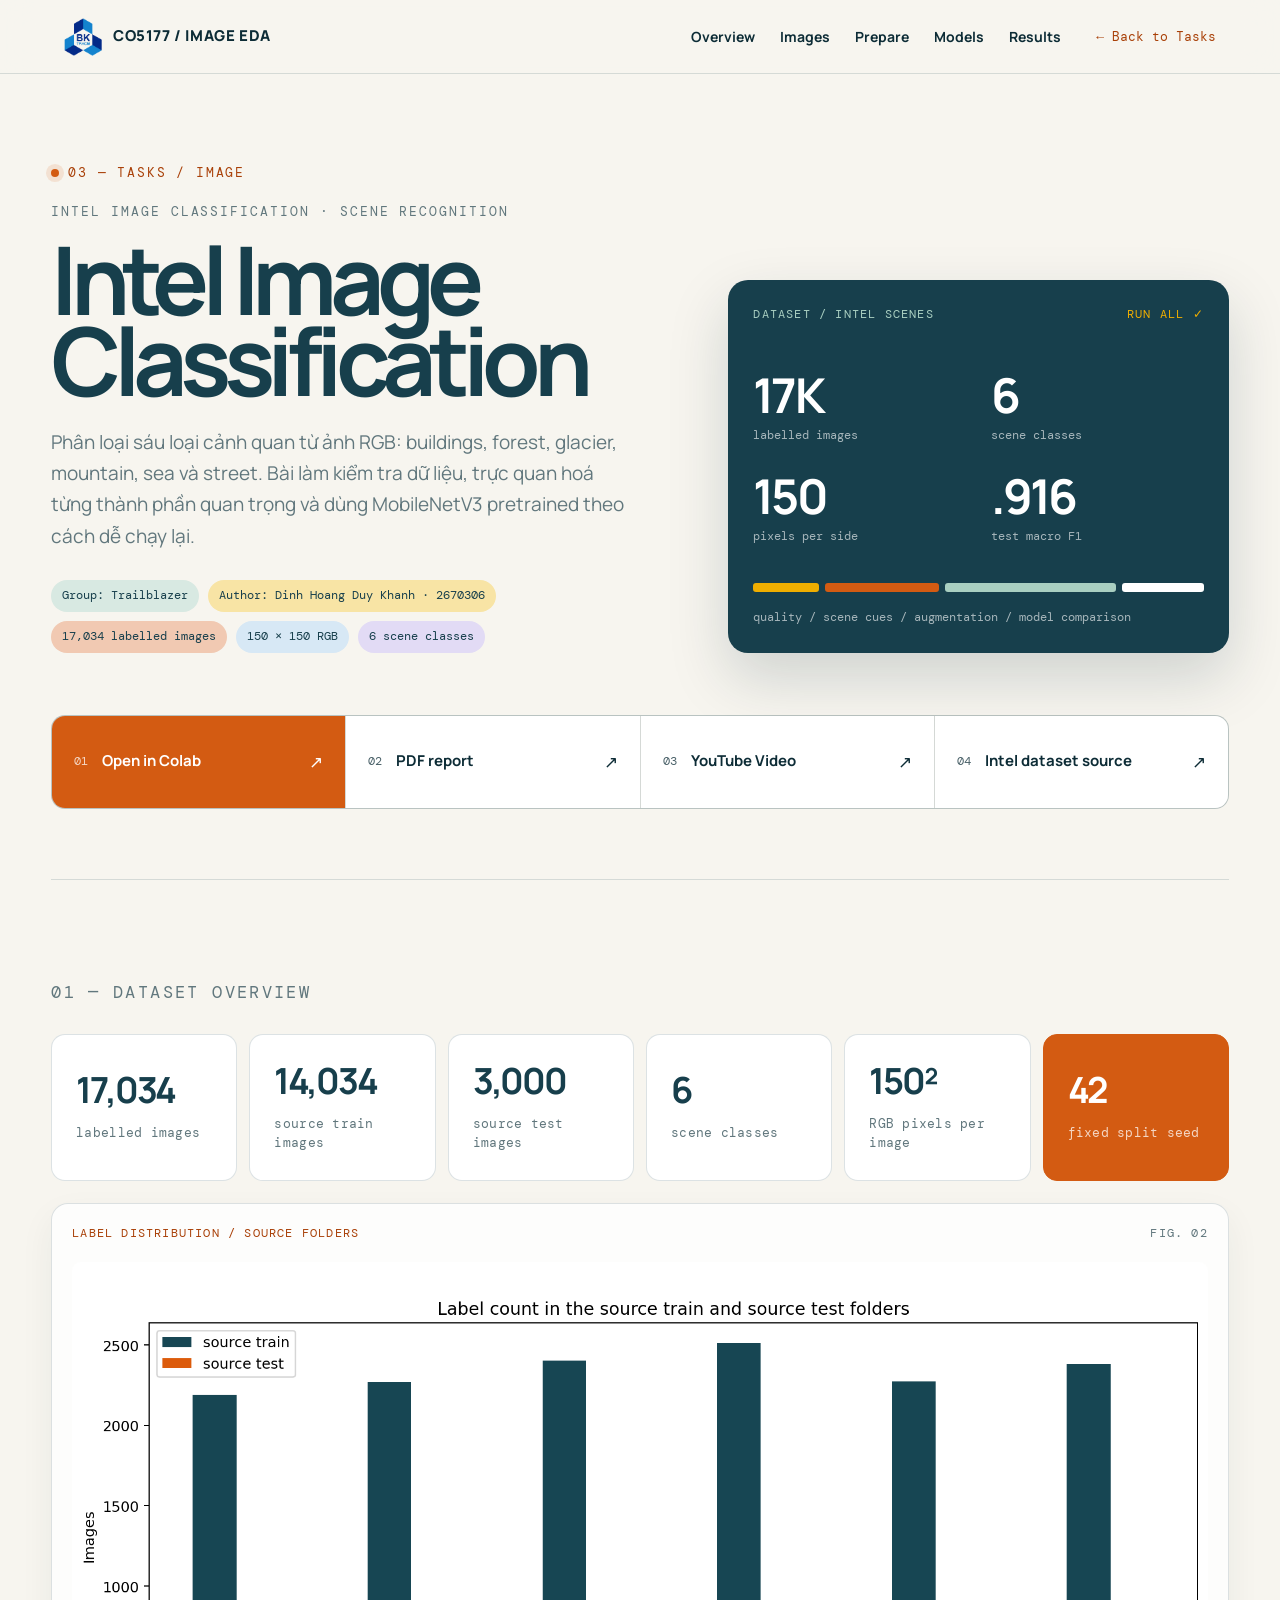
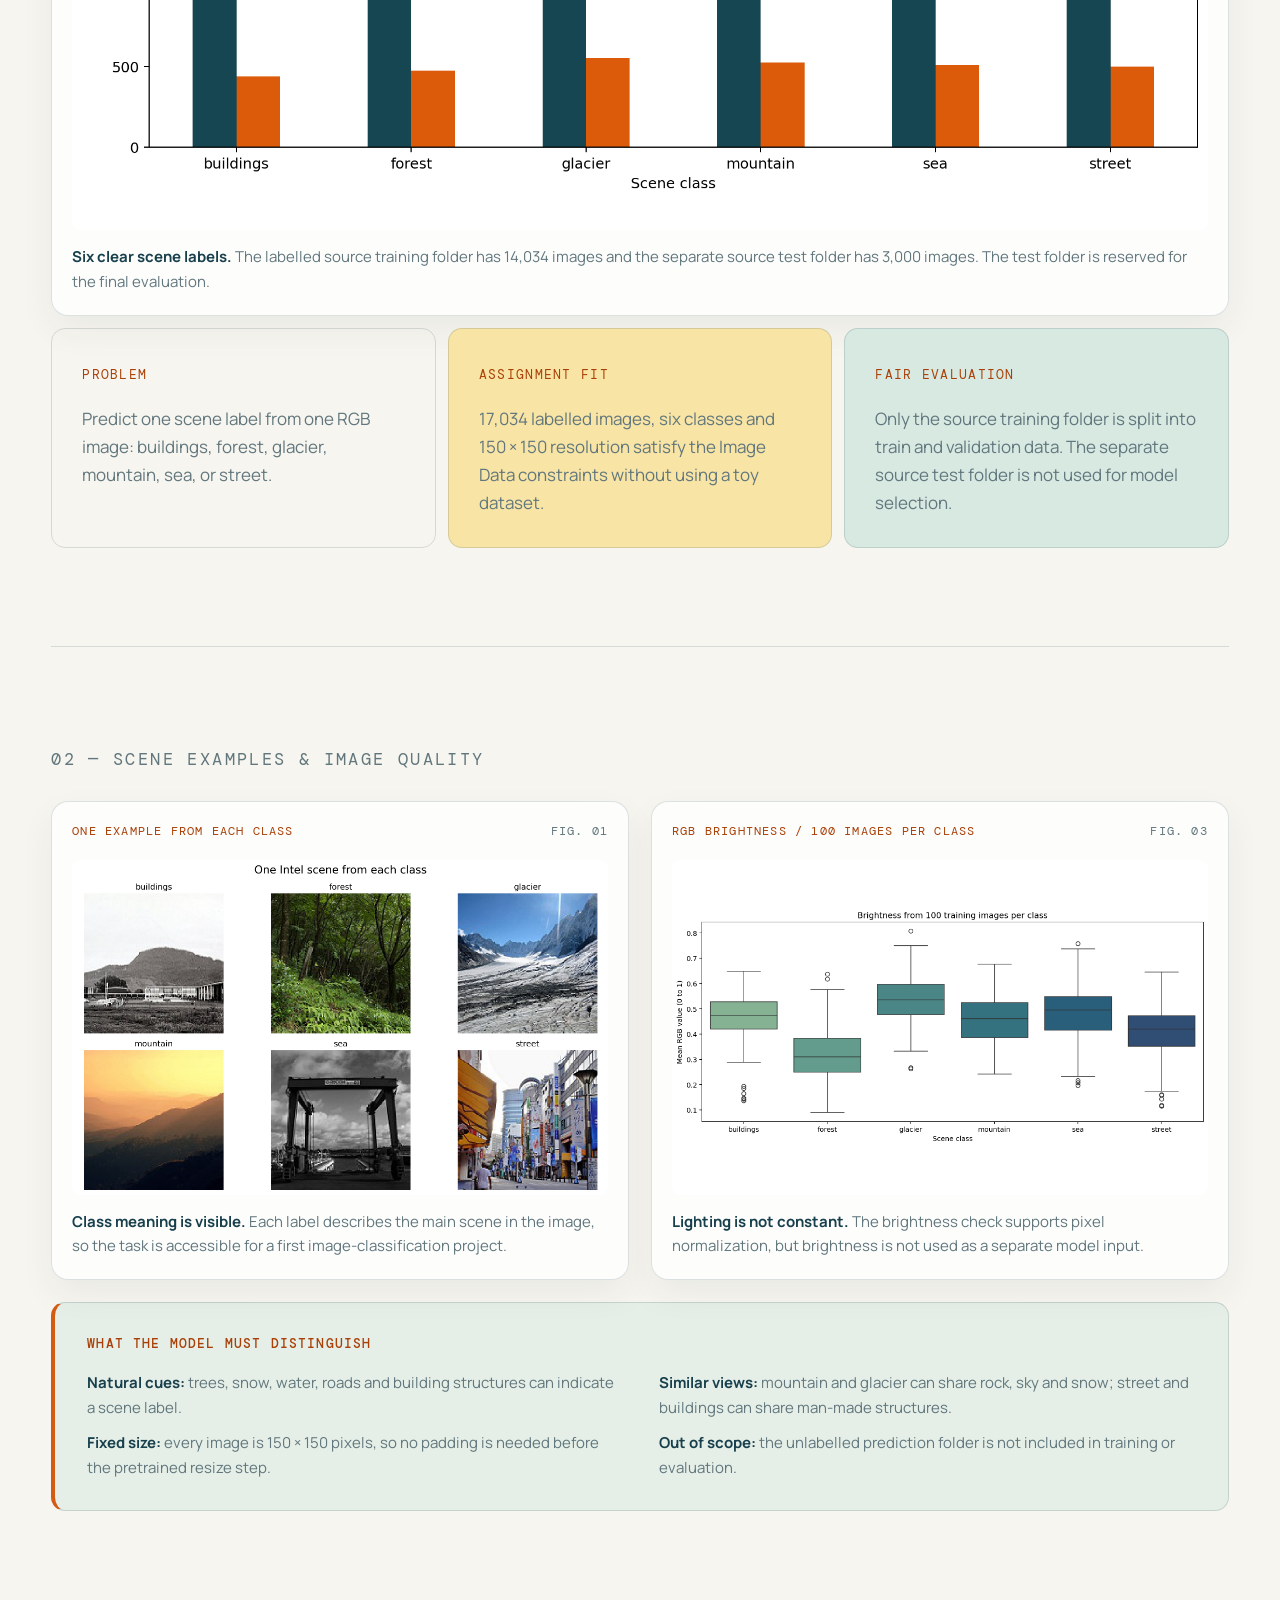
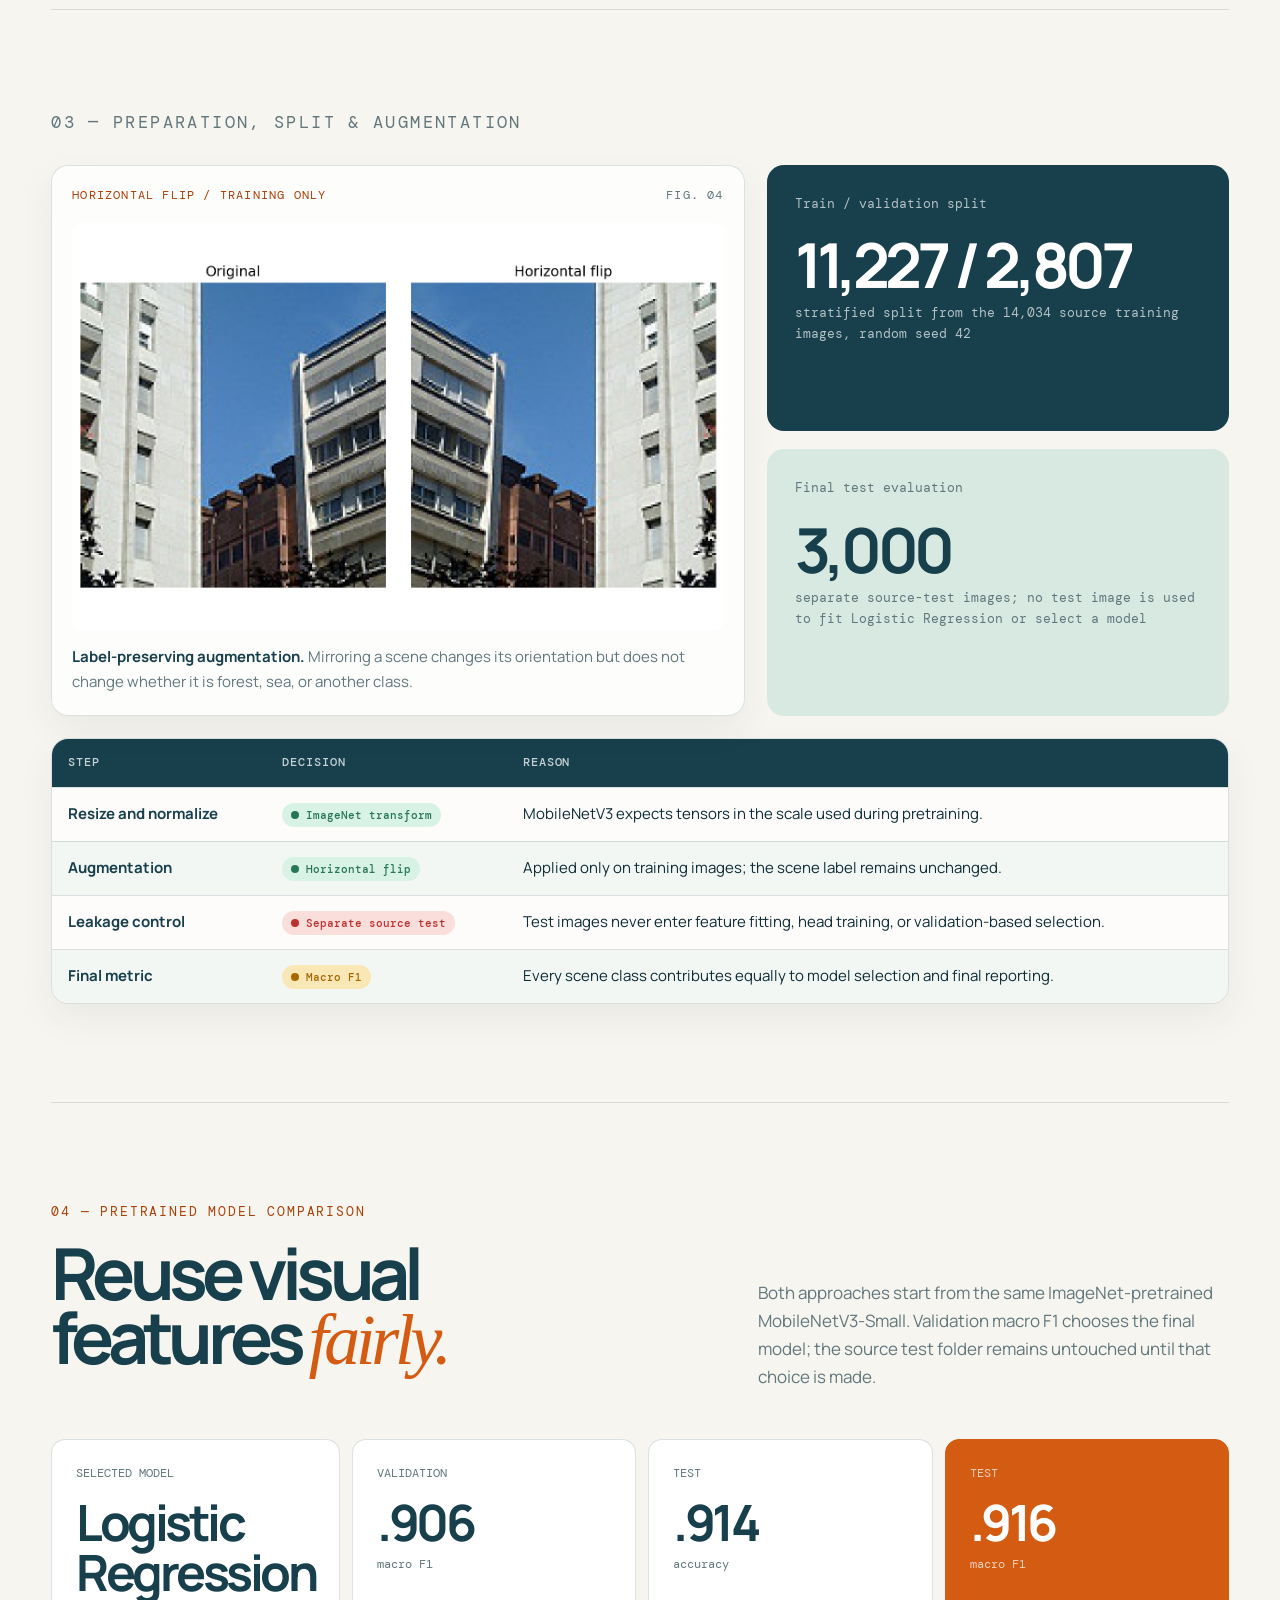
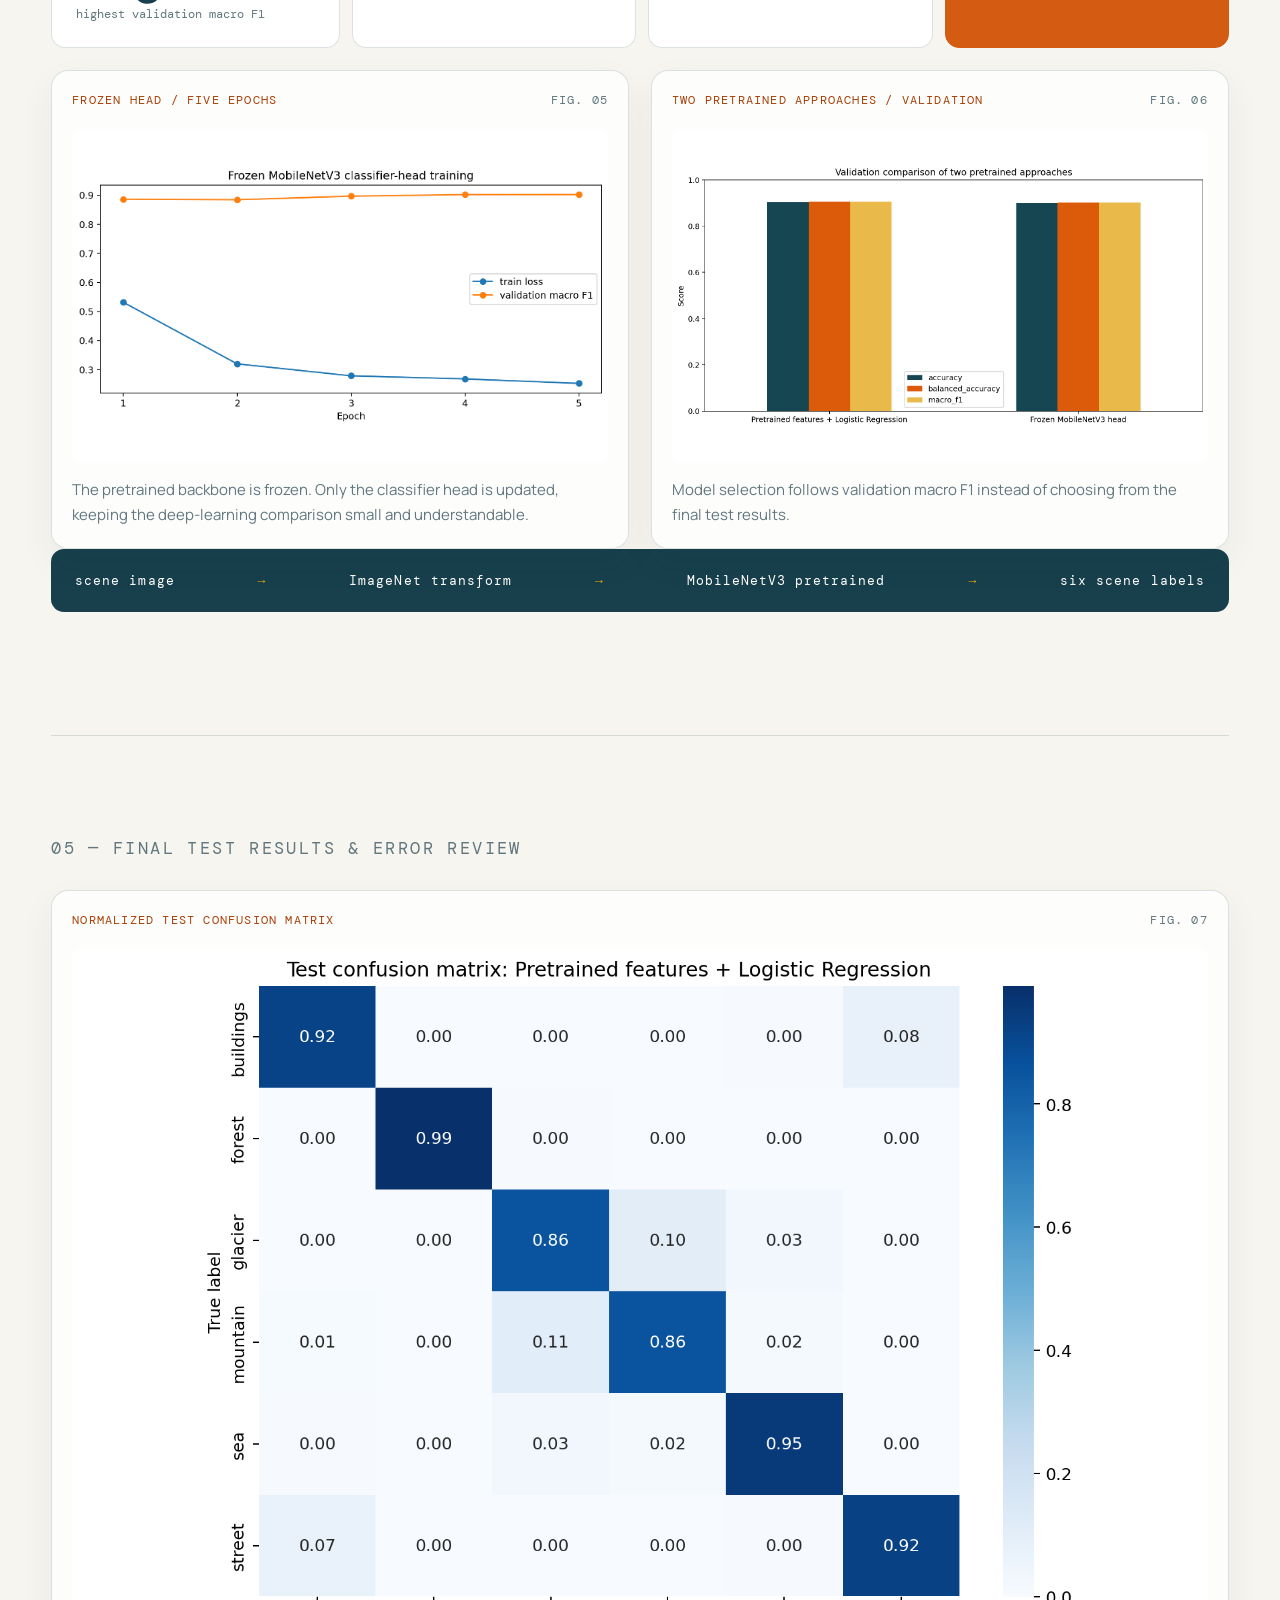
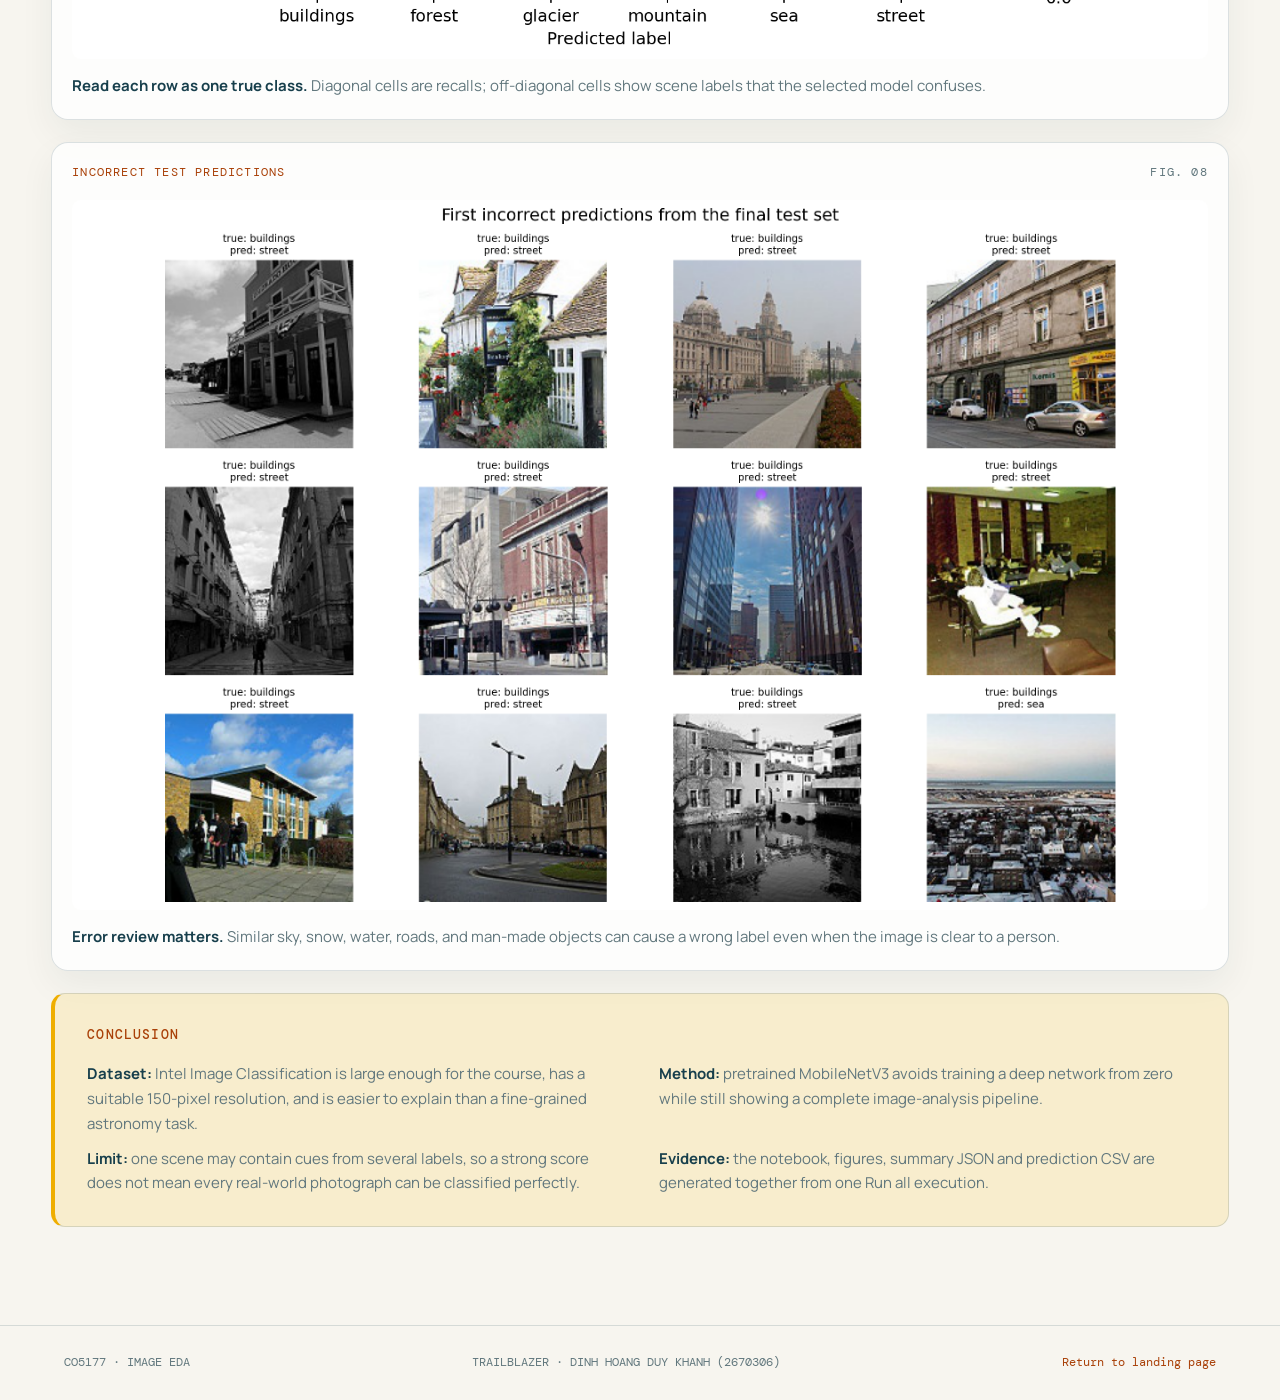
==== commit 4f52ea53: "feat(rubric): complete assignment requirements, author metadata, video links and reports" ====
--- a/image-eda.html
+++ b/image-eda.html
@@ -42,7 +42,7 @@
               thành phần quan trọng và dùng MobileNetV3 pretrained theo cách dễ chạy lại.
             </p>
             <div class="hero-tags" aria-label="Thẻ dữ liệu">
-              <span>17,034 labelled images</span><span>150 × 150 RGB</span><span>6 scene classes</span>
+              <span>Group: Trailblazer</span><span>Author: Dinh Hoang Duy Khanh · 2670306</span><span>17,034 labelled images</span><span>150 × 150 RGB</span><span>6 scene classes</span>
             </div>
           </div>
           <aside class="hero-signal" aria-label="Tóm tắt dữ liệu Intel">
@@ -60,13 +60,16 @@
 
         <div class="resource-bar" aria-label="Tài nguyên bài Image">
           <a class="resource-primary" href="https://colab.research.google.com/github/khanhhoangduydinh/CO5177-Programming_Foundation_for_Data_Analytics_and_Visualization/blob/main/notebooks/image_intel_eda.ipynb" target="_blank" rel="noreferrer">
-            <span>01</span><strong>Open / view notebook in Colab</strong><i>↗</i>
+            <span>01</span><strong>Open in Colab</strong><i>↗</i>
           </a>
           <a href="CO5177%20Report%20Latex/report.pdf" target="_blank" rel="noreferrer">
             <span>02</span><strong>PDF report</strong><i>↗</i>
           </a>
+          <a href="https://youtu.be/placeholder-image" target="_blank" rel="noreferrer" data-video-link aria-label="Video thuyết trình YouTube">
+            <span>03</span><strong>YouTube Video</strong><i>↗</i>
+          </a>
           <a href="https://www.kaggle.com/datasets/puneet6060/intel-image-classification" target="_blank" rel="noreferrer">
-            <span>03</span><strong>Intel dataset source</strong><i>↗</i>
+            <span>04</span><strong>Intel dataset source</strong><i>↗</i>
           </a>
         </div>
       </section>
@@ -196,6 +199,12 @@
       </section>
     </main>
 
+    <footer class="eda-footer">
+      <span>CO5177 · IMAGE EDA</span>
+      <span>TRAILBLAZER · DINH HOANG DUY KHANH (2670306)</span>
+      <a href="index.html#data-tracks">Return to landing page</a>
+    </footer>
+
     <script>
       const format = (value) => Number(value).toFixed(3).replace(/^0/, "");
       fetch("reports/image_intel_summary.json")
--- a/eda.css
+++ b/eda.css
@@ -46,6 +46,8 @@
 .hero-tags span, .status { padding: 6px 11px; color: var(--ink); background: var(--mint-light); border-radius: 99px; font-family: var(--mono); font-size: 12px; }
 .hero-tags span:nth-child(2) { background: #f8e4a5; }
 .hero-tags span:nth-child(3) { background: #f1c9b2; }
+.hero-tags span:nth-child(4) { background: #d7e8f5; }
+.hero-tags span:nth-child(5) { background: #e2dbf5; }
 .hero-visual { position: relative; align-self: stretch; min-height: 370px; margin: 0; overflow: hidden; border: 1px solid rgba(23,63,76,.15); border-radius: 20px; box-shadow: 0 25px 60px rgba(14,44,54,.17); }
 .hero-visual::after { position: absolute; inset: 0; content: ""; pointer-events: none; box-shadow: inset 0 0 0 1px rgba(255,255,255,.15); border-radius: inherit; }
 .hero-visual img { width: 100%; height: 100%; min-height: 370px; object-fit: cover; object-position: center; }
@@ -61,7 +63,7 @@
 .signal-line span:nth-child(3) { background: var(--mint); }
 .signal-line span:nth-child(4) { background: var(--white); }
 .hero-signal p { margin: 16px 0 0; color: rgba(255,255,255,.62); font-family: var(--mono); font-size: 12px; }
-.resource-bar { display: grid; grid-template-columns: repeat(3, 1fr); gap: 1px; margin-top: 62px; overflow: hidden; border: 1px solid var(--line); background: var(--line); border-radius: 14px; }
+.resource-bar { display: grid; grid-template-columns: repeat(4, 1fr); gap: 1px; margin-top: 62px; overflow: hidden; border: 1px solid var(--line); background: var(--line); border-radius: 14px; }
 .resource-bar a { display: grid; grid-template-columns: auto 1fr auto; align-items: center; gap: 14px; min-height: 92px; padding: 20px 22px; background: var(--white); transition: color .2s, background .2s; }
 .resource-bar a:hover { color: var(--white); background: var(--ink); }
 .resource-bar .resource-primary { color: var(--white); background: var(--orange); }
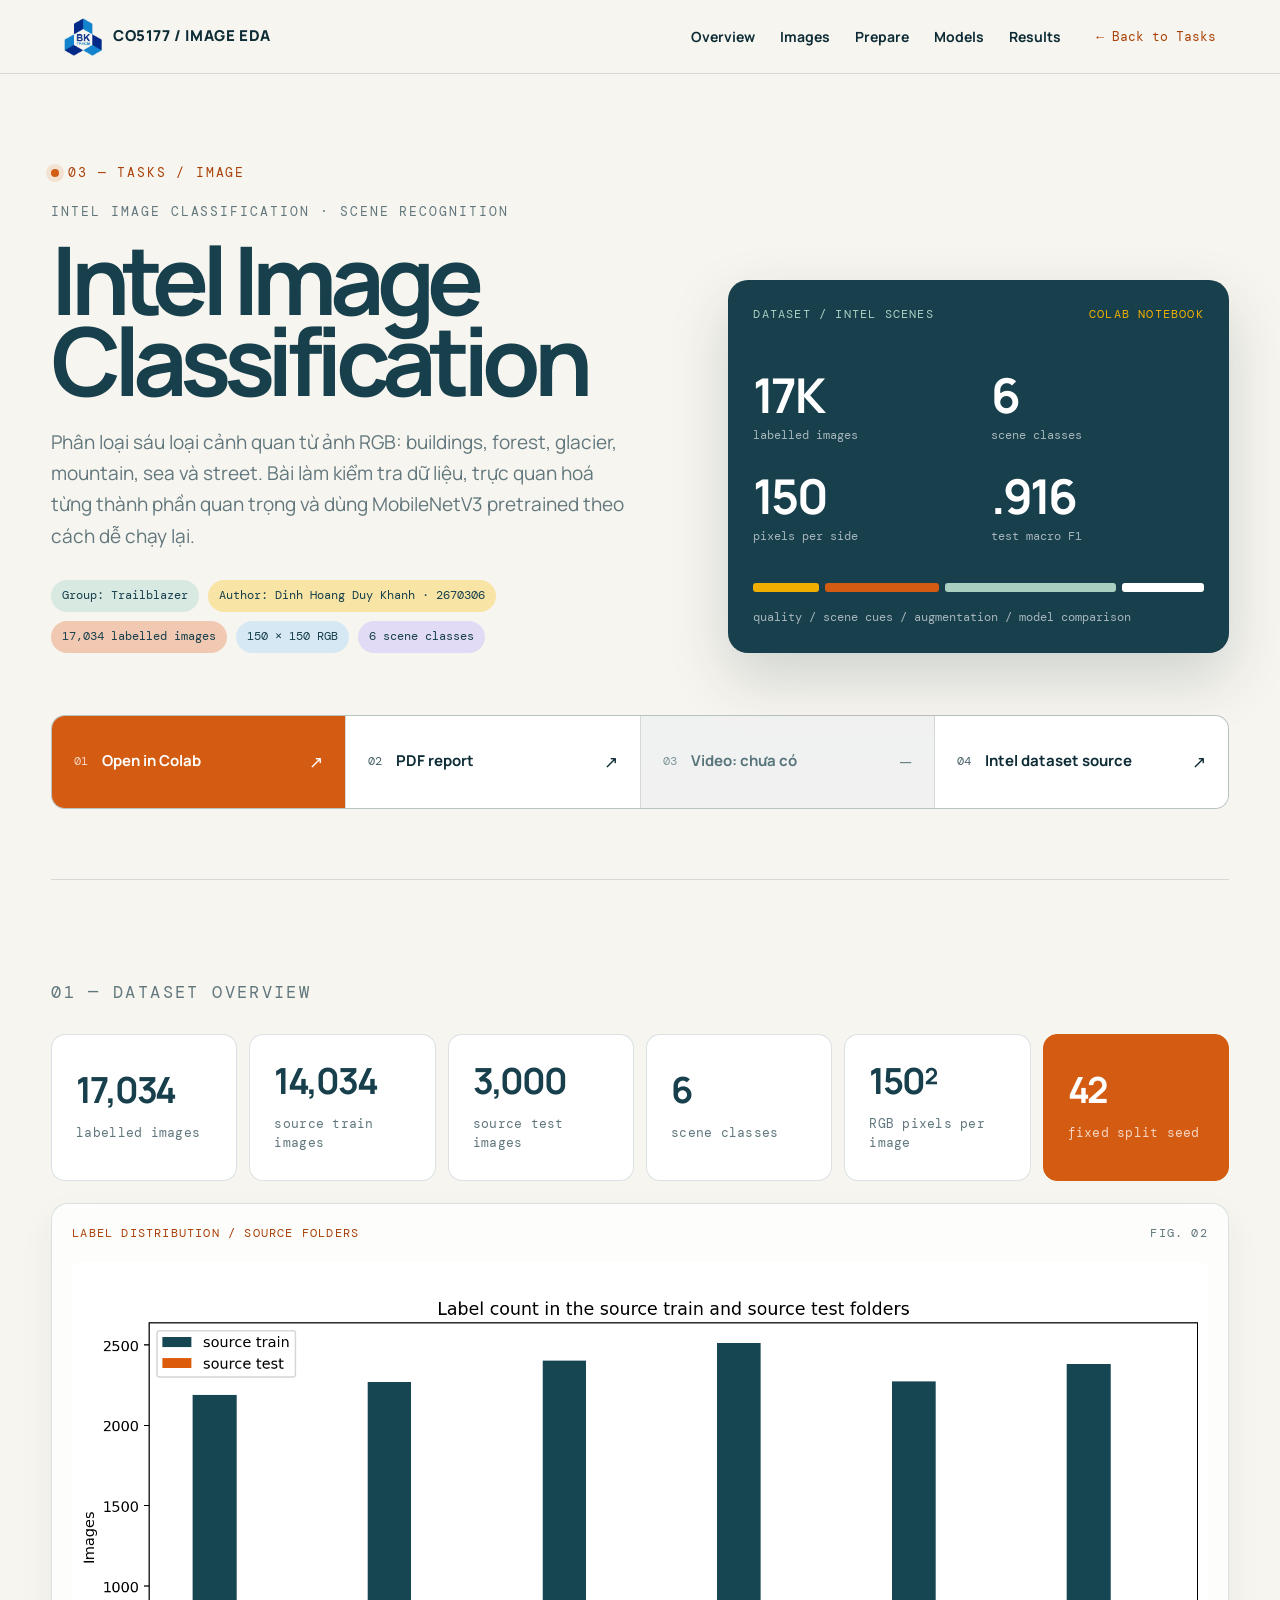
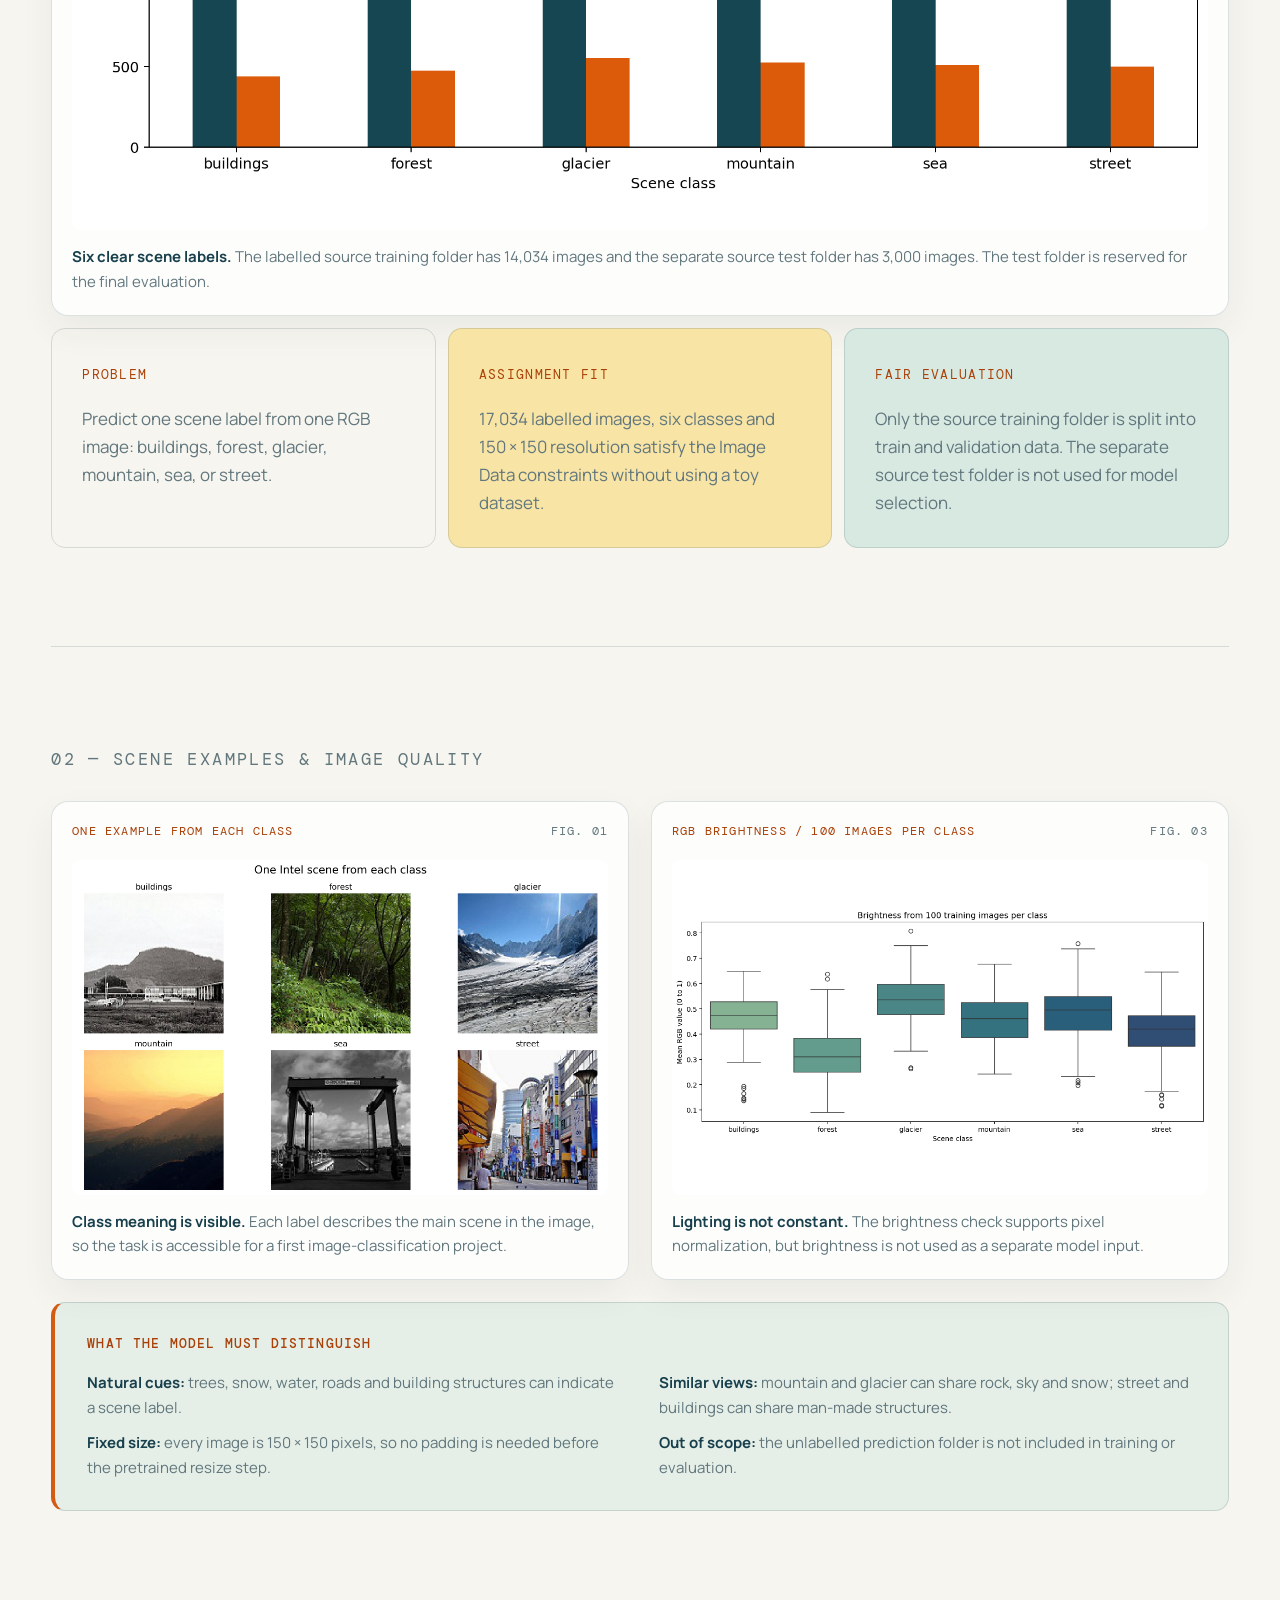
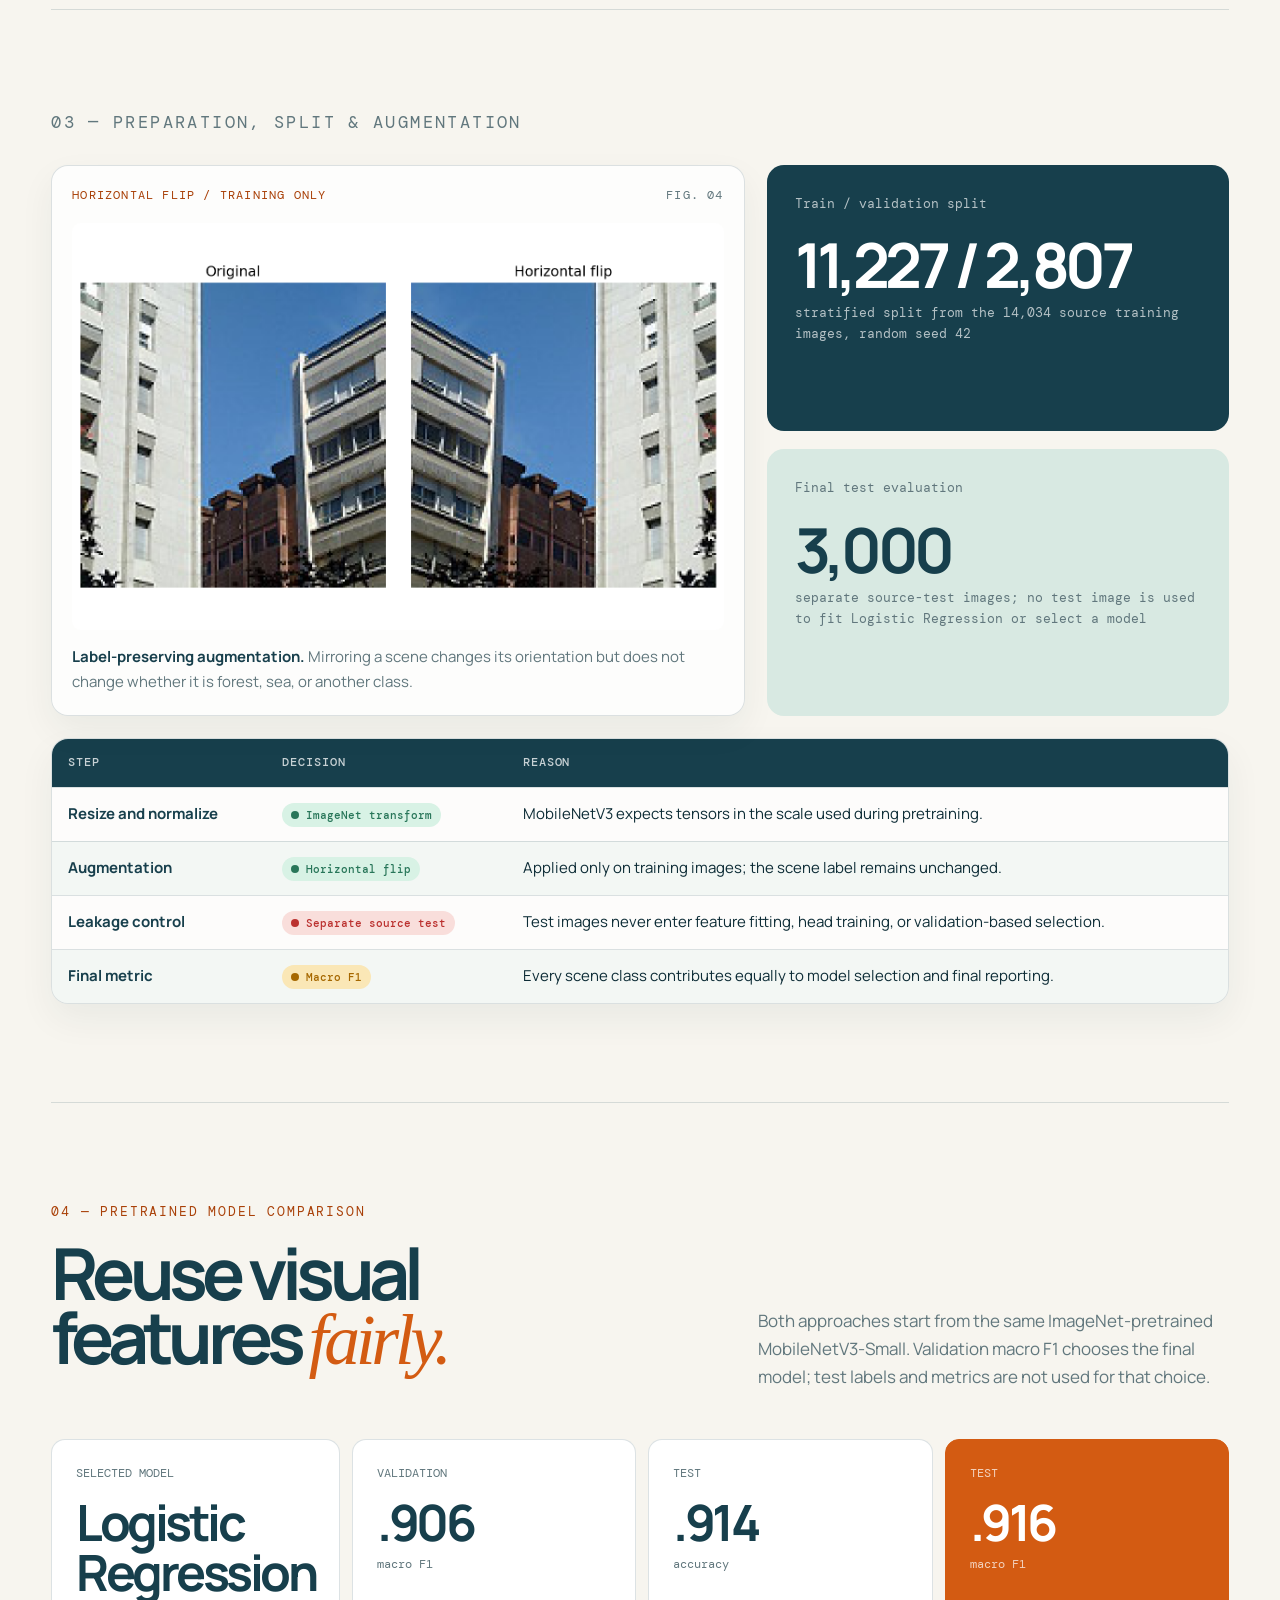
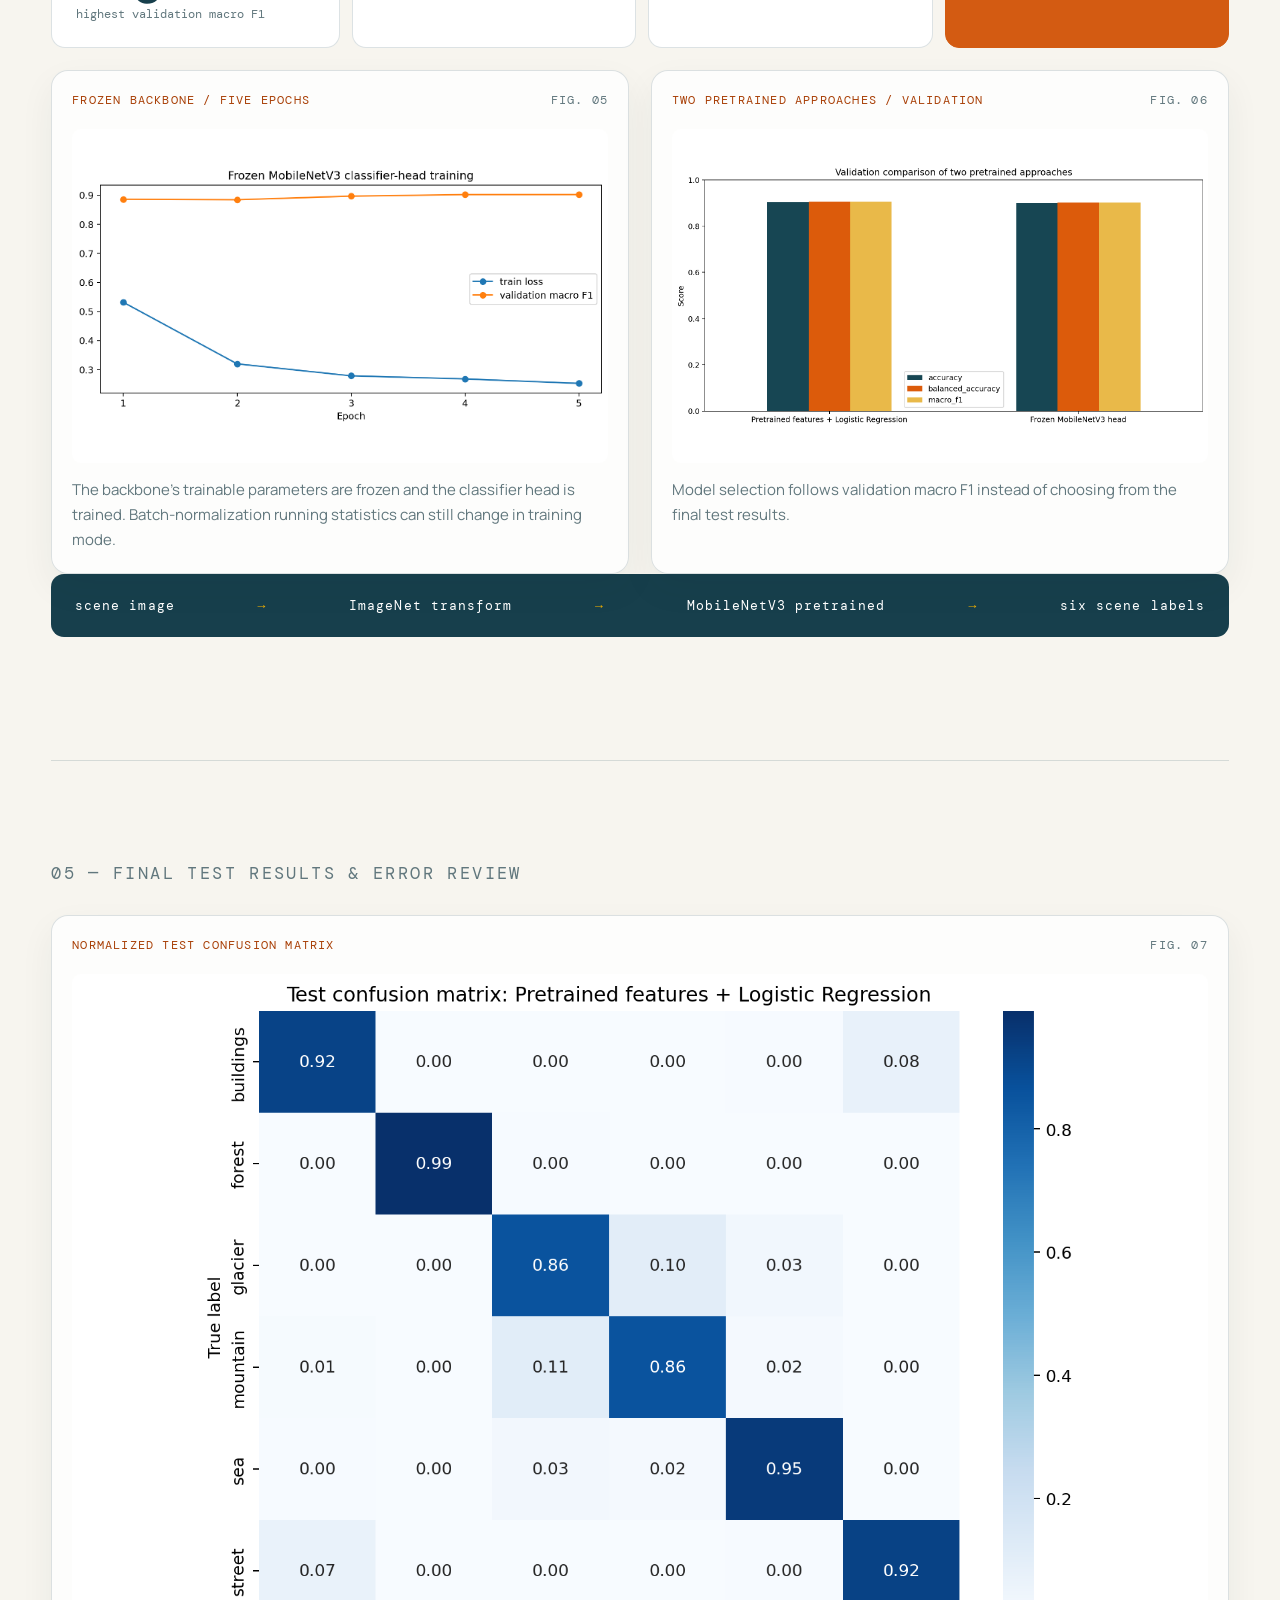
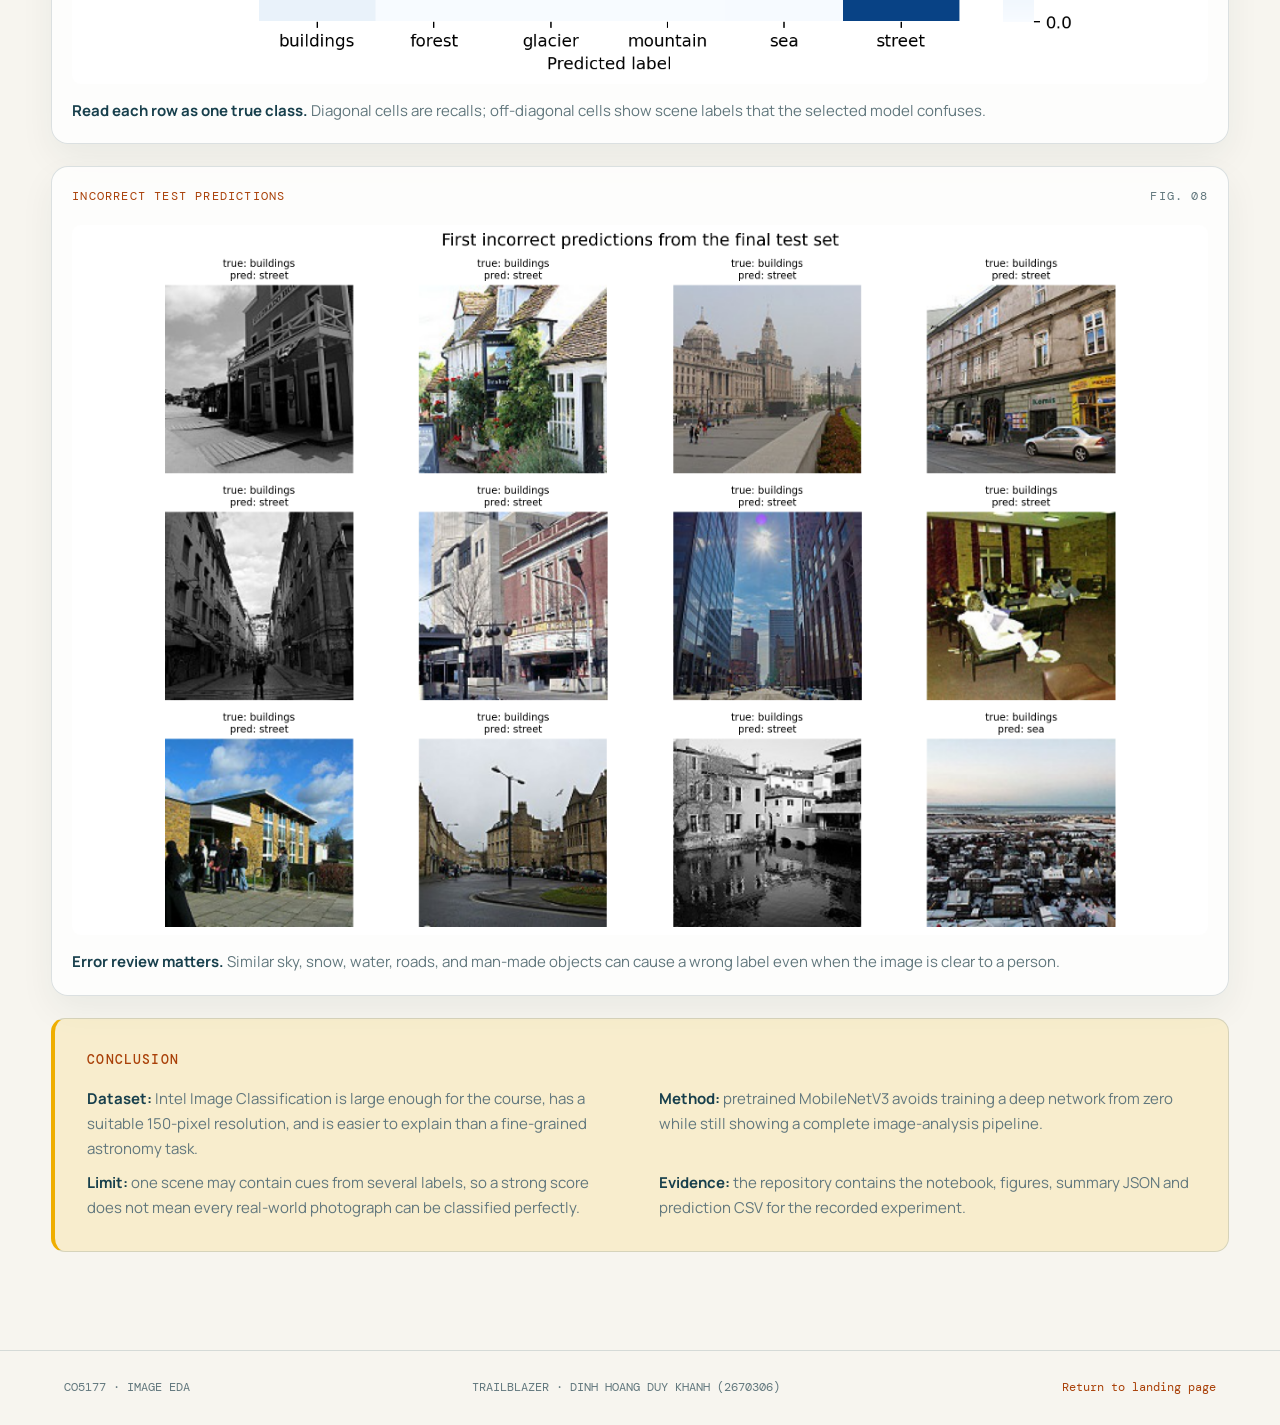
==== commit ead1db22: "Improve CO5177 notebooks and submission clarity" ====
--- a/image-eda.html
+++ b/image-eda.html
@@ -46,7 +46,7 @@
             </div>
           </div>
           <aside class="hero-signal" aria-label="Tóm tắt dữ liệu Intel">
-            <div class="signal-head"><span>DATASET / INTEL SCENES</span><i>RUN ALL ✓</i></div>
+            <div class="signal-head"><span>DATASET / INTEL SCENES</span><i>COLAB NOTEBOOK</i></div>
             <div class="signal-grid">
               <div><strong>17K</strong><span>labelled images</span></div>
               <div><strong>6</strong><span>scene classes</span></div>
@@ -65,9 +65,9 @@
           <a href="CO5177%20Report%20Latex/report.pdf" target="_blank" rel="noreferrer">
             <span>02</span><strong>PDF report</strong><i>↗</i>
           </a>
-          <a href="https://youtu.be/placeholder-image" target="_blank" rel="noreferrer" data-video-link aria-label="Video thuyết trình YouTube">
-            <span>03</span><strong>YouTube Video</strong><i>↗</i>
-          </a>
+          <div class="resource-unavailable" aria-label="Video thuyết trình chưa có">
+            <span>03</span><strong>Video: chưa có</strong><i>—</i>
+          </div>
           <a href="https://www.kaggle.com/datasets/puneet6060/intel-image-classification" target="_blank" rel="noreferrer">
             <span>04</span><strong>Intel dataset source</strong><i>↗</i>
           </a>
@@ -150,7 +150,7 @@
       <section class="eda-section" id="models">
         <div class="section-heading row-heading">
           <div><p class="kicker">04 — PRETRAINED MODEL COMPARISON</p><h2>Reuse visual<br>features <em>fairly.</em></h2></div>
-          <p>Both approaches start from the same ImageNet-pretrained MobileNetV3-Small. Validation macro F1 chooses the final model; the source test folder remains untouched until that choice is made.</p>
+          <p>Both approaches start from the same ImageNet-pretrained MobileNetV3-Small. Validation macro F1 chooses the final model; test labels and metrics are not used for that choice.</p>
         </div>
         <div class="model-score-grid">
           <article><span>SELECTED MODEL</span><strong data-selected-model>—</strong><small>highest validation macro F1</small></article>
@@ -160,9 +160,9 @@
         </div>
         <div class="figure-grid two-figure">
           <figure class="analysis-figure">
-            <div class="figure-label"><span>FROZEN HEAD / FIVE EPOCHS</span><i>FIG. 05</i></div>
+            <div class="figure-label"><span>FROZEN BACKBONE / FIVE EPOCHS</span><i>FIG. 05</i></div>
             <img src="reports/figures/intel_05_training_history.png" alt="Training loss and validation macro F1 over five epochs" loading="lazy">
-            <figcaption>The pretrained backbone is frozen. Only the classifier head is updated, keeping the deep-learning comparison small and understandable.</figcaption>
+            <figcaption>The backbone's trainable parameters are frozen and the classifier head is trained. Batch-normalization running statistics can still change in training mode.</figcaption>
           </figure>
           <figure class="analysis-figure">
             <div class="figure-label"><span>TWO PRETRAINED APPROACHES / VALIDATION</span><i>FIG. 06</i></div>
@@ -193,7 +193,7 @@
             <p><b>Dataset:</b> Intel Image Classification is large enough for the course, has a suitable 150-pixel resolution, and is easier to explain than a fine-grained astronomy task.</p>
             <p><b>Method:</b> pretrained MobileNetV3 avoids training a deep network from zero while still showing a complete image-analysis pipeline.</p>
             <p><b>Limit:</b> one scene may contain cues from several labels, so a strong score does not mean every real-world photograph can be classified perfectly.</p>
-            <p><b>Evidence:</b> the notebook, figures, summary JSON and prediction CSV are generated together from one Run all execution.</p>
+            <p><b>Evidence:</b> the repository contains the notebook, figures, summary JSON and prediction CSV for the recorded experiment.</p>
           </div>
         </aside>
       </section>
--- a/eda.css
+++ b/eda.css
@@ -64,7 +64,8 @@
 .signal-line span:nth-child(4) { background: var(--white); }
 .hero-signal p { margin: 16px 0 0; color: rgba(255,255,255,.62); font-family: var(--mono); font-size: 12px; }
 .resource-bar { display: grid; grid-template-columns: repeat(4, 1fr); gap: 1px; margin-top: 62px; overflow: hidden; border: 1px solid var(--line); background: var(--line); border-radius: 14px; }
-.resource-bar a { display: grid; grid-template-columns: auto 1fr auto; align-items: center; gap: 14px; min-height: 92px; padding: 20px 22px; background: var(--white); transition: color .2s, background .2s; }
+.resource-bar a, .resource-bar .resource-unavailable { display: grid; grid-template-columns: auto 1fr auto; align-items: center; gap: 14px; min-height: 92px; padding: 20px 22px; background: var(--white); transition: color .2s, background .2s; }
+.resource-bar .resource-unavailable { color: var(--ink); opacity: .65; }
 .resource-bar a:hover { color: var(--white); background: var(--ink); }
 .resource-bar .resource-primary { color: var(--white); background: var(--orange); }
 .resource-bar span { font-family: var(--mono); font-size: 12px; opacity: .75; }
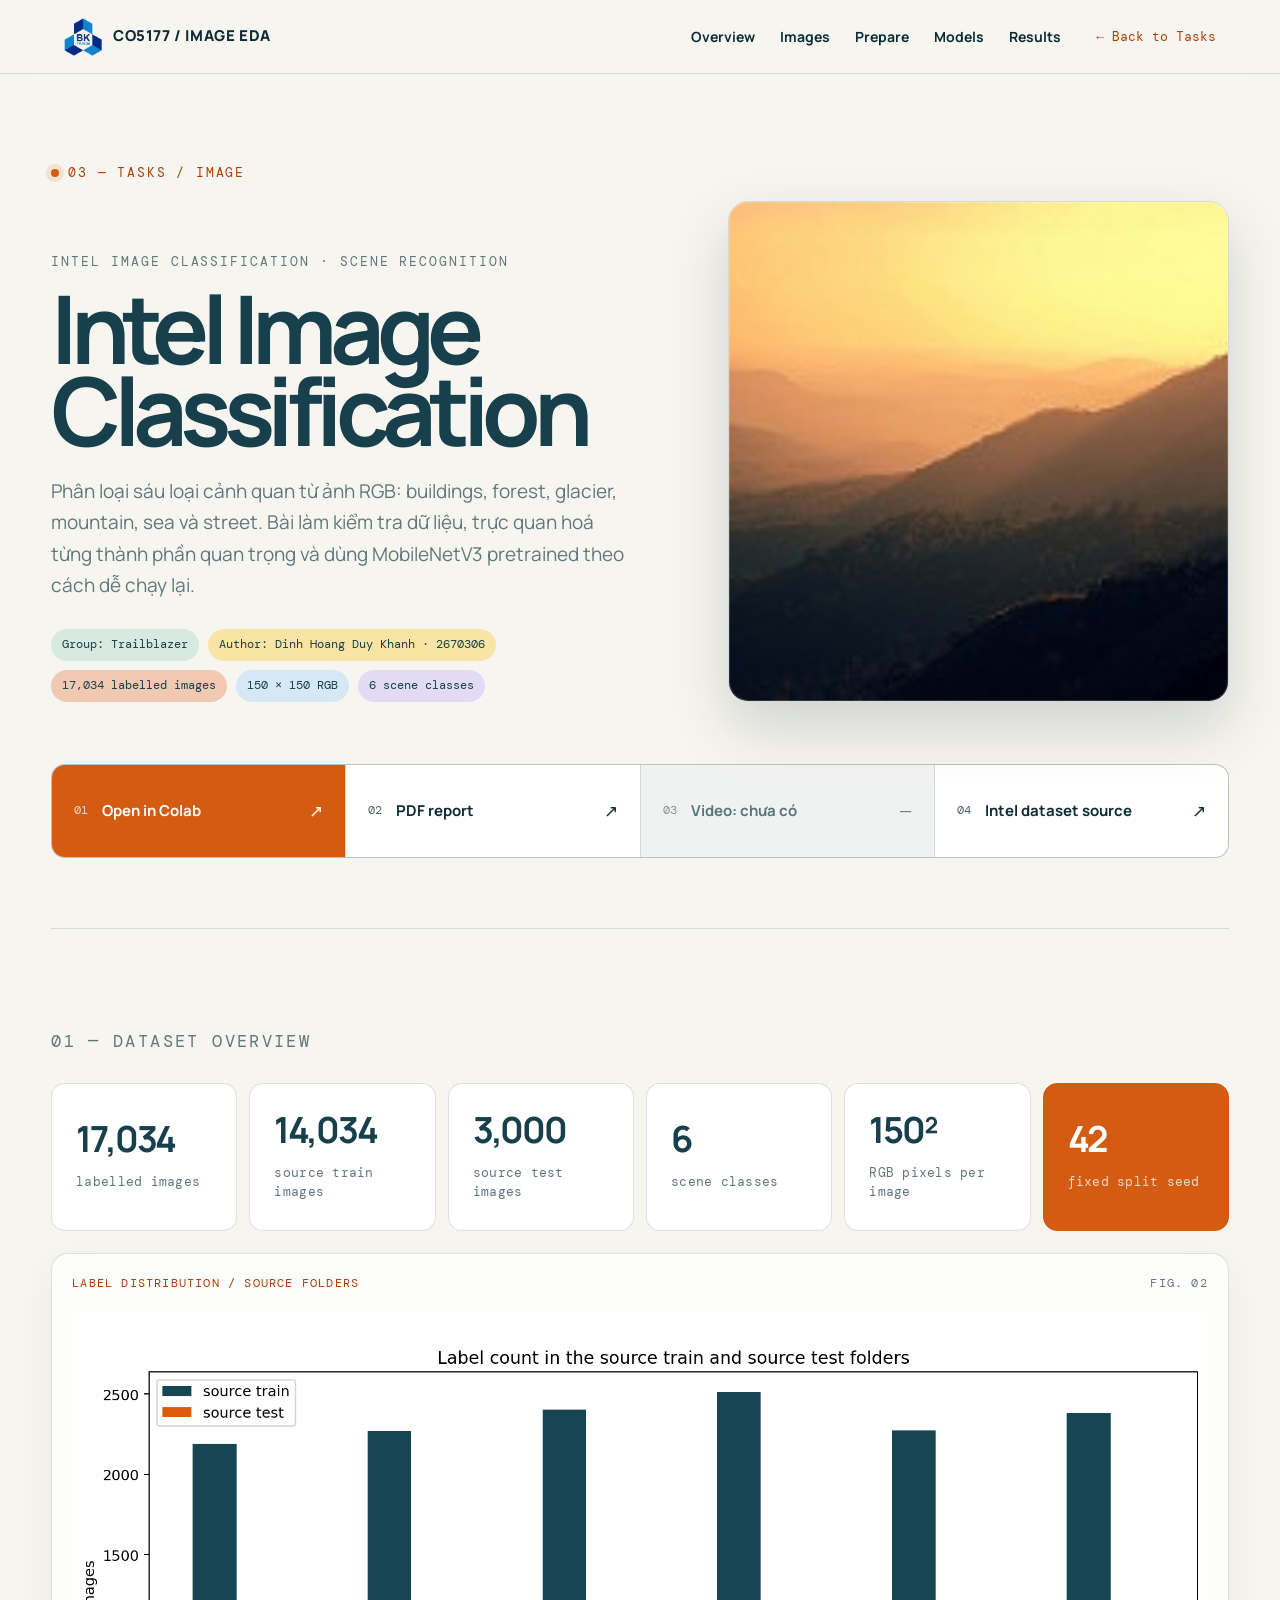
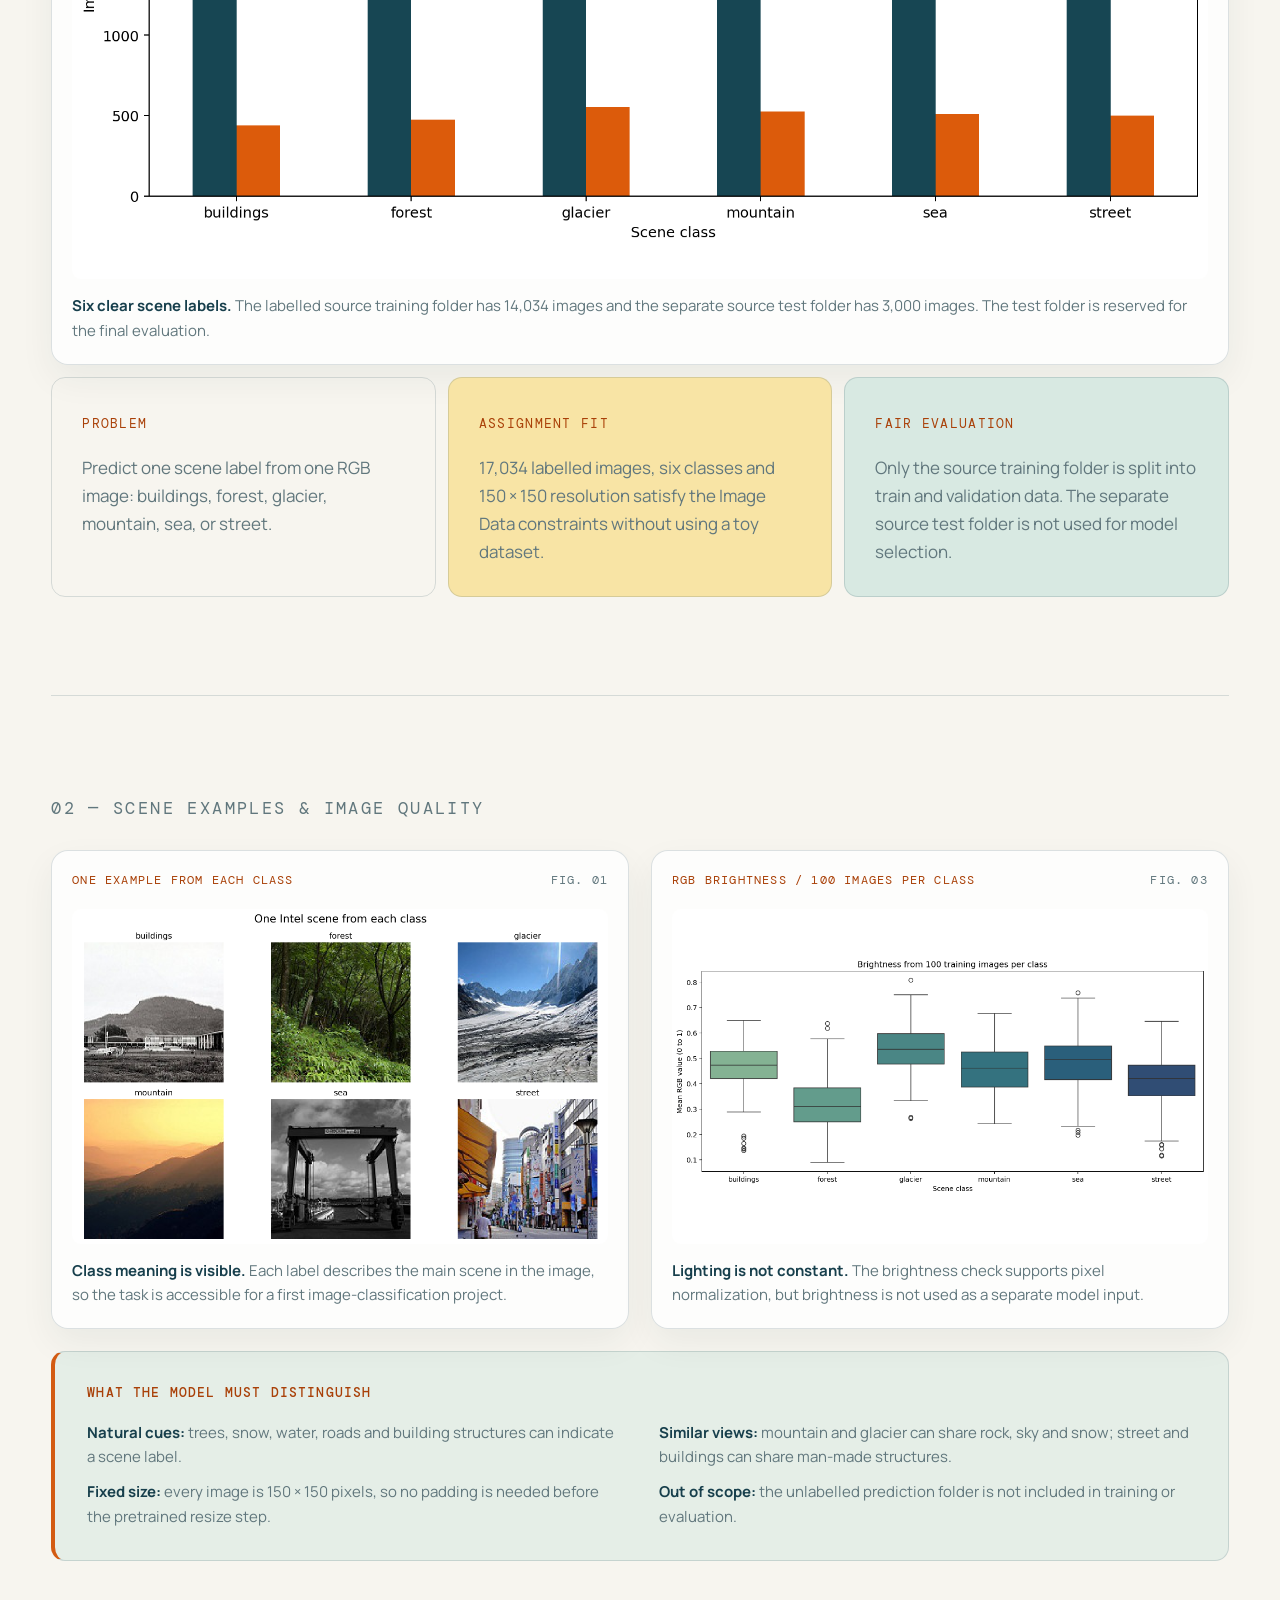
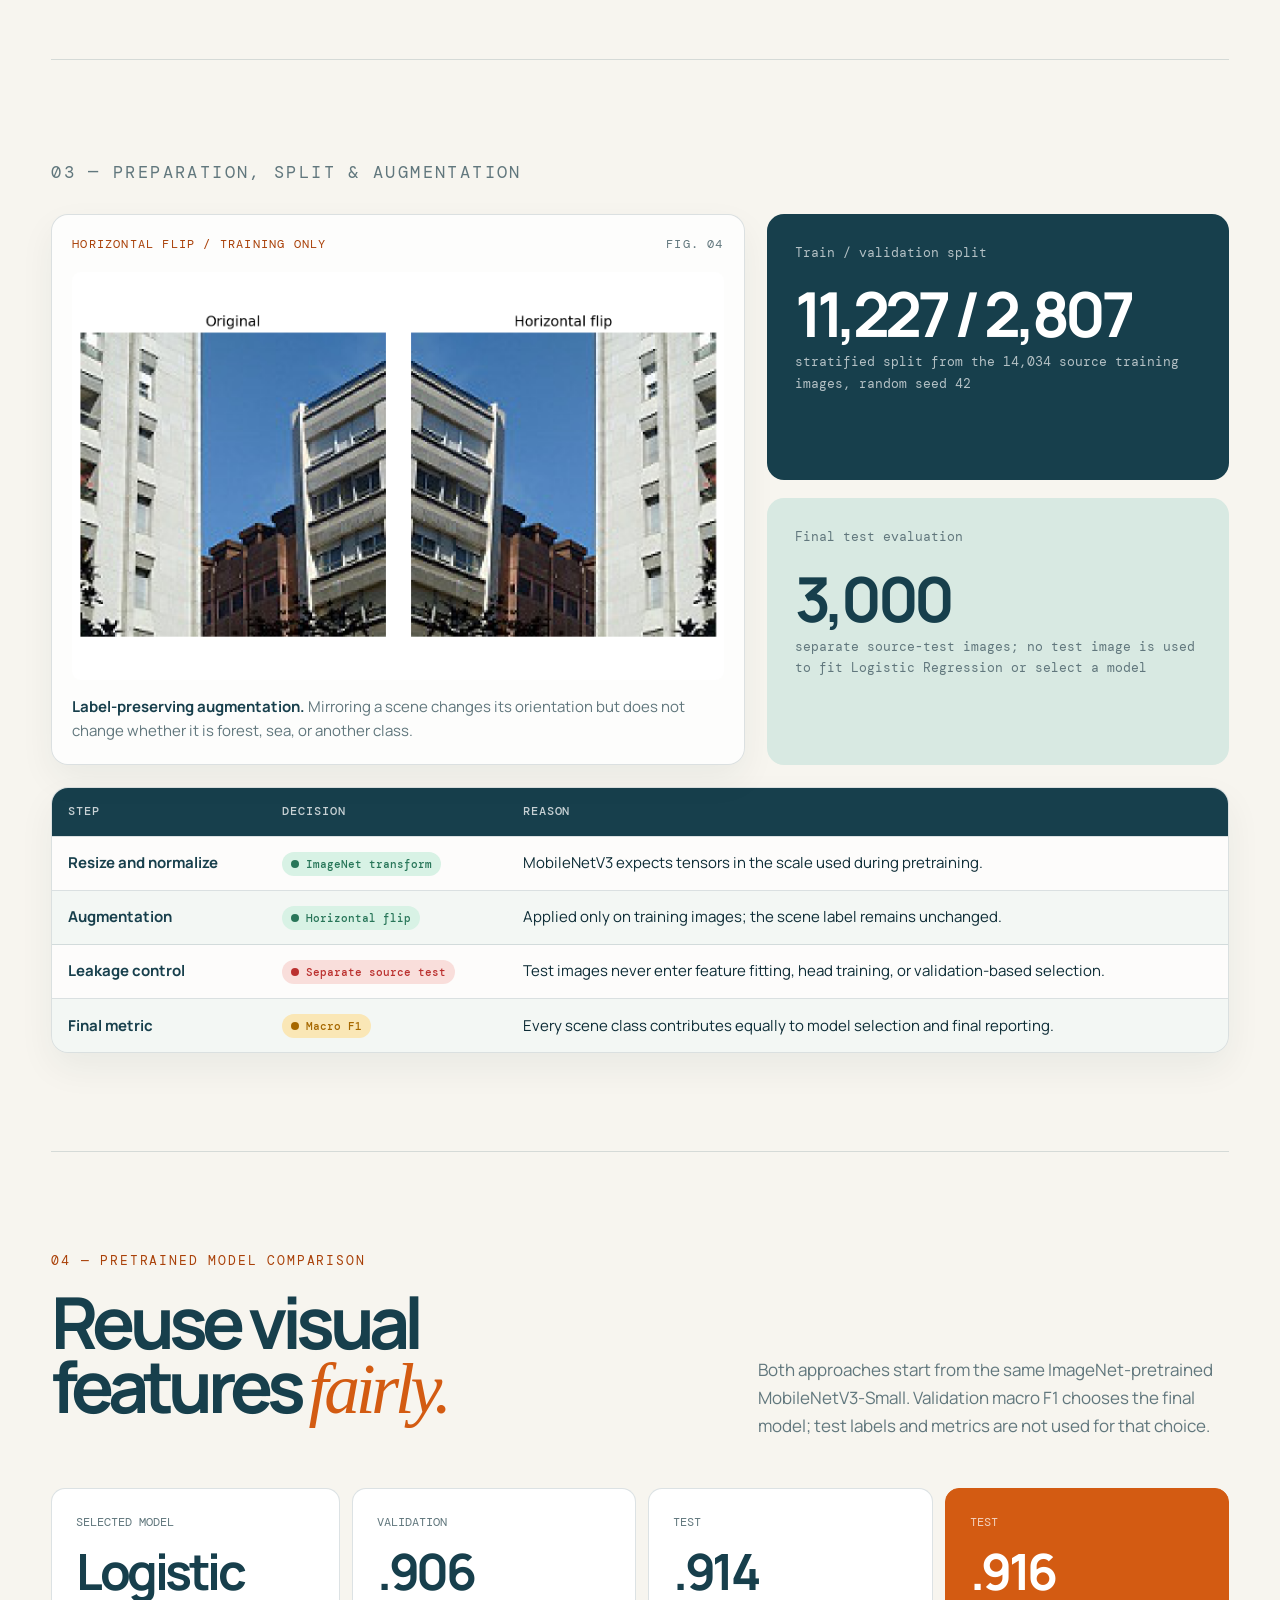
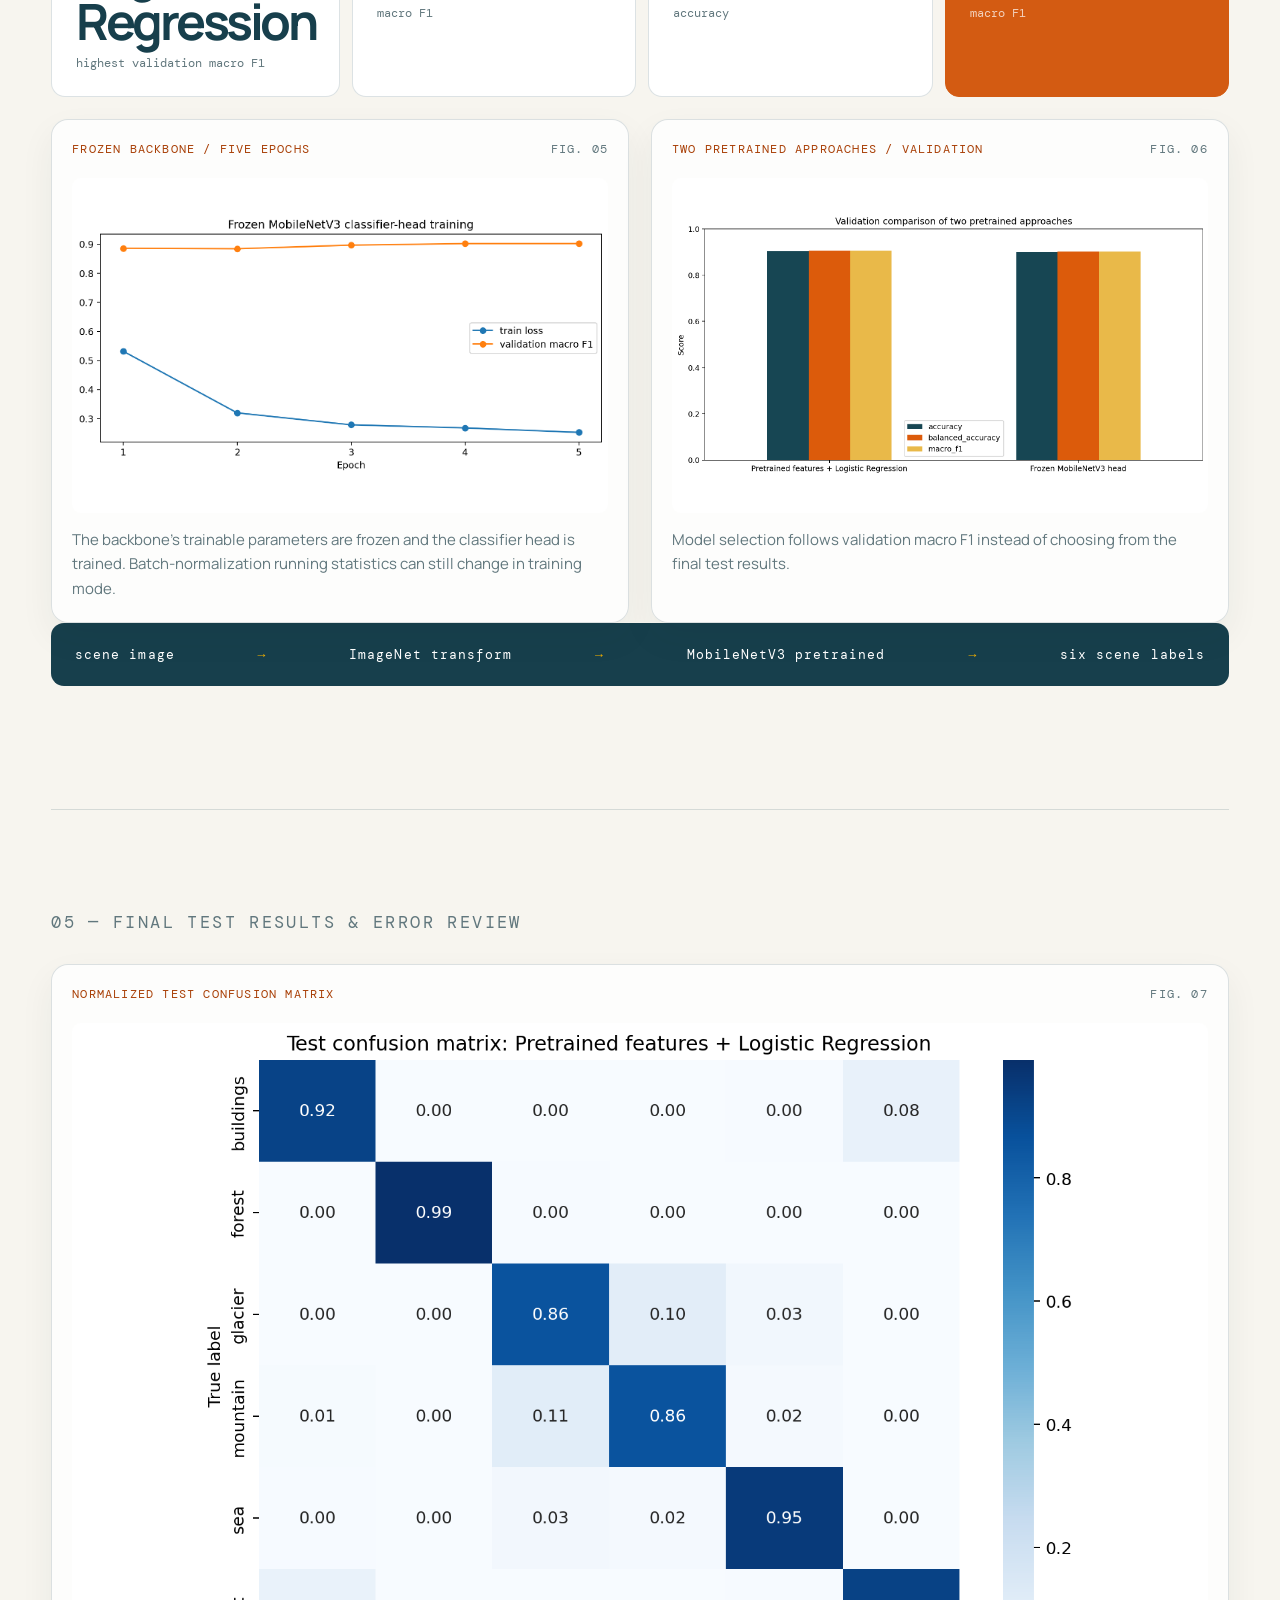
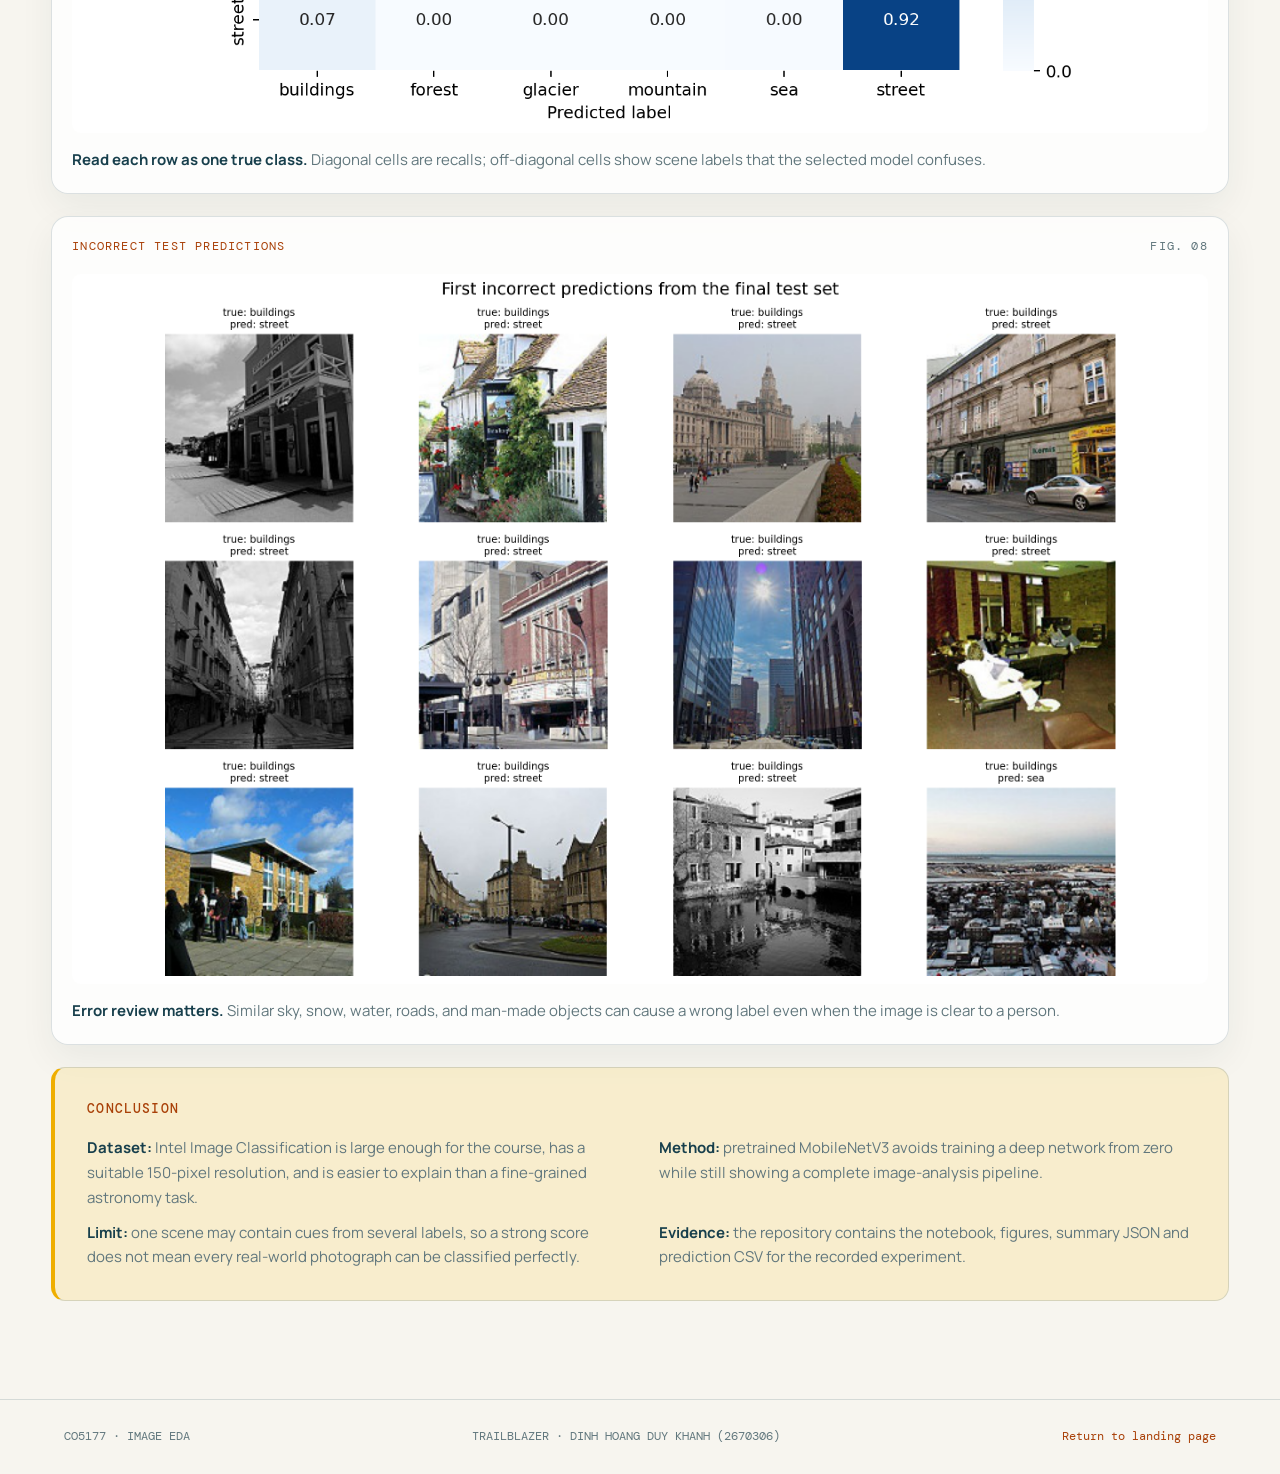
==== commit cfb334f8: "Show Intel dataset image in Image EDA hero" ====
--- a/image-eda.html
+++ b/image-eda.html
@@ -45,17 +45,9 @@
               <span>Group: Trailblazer</span><span>Author: Dinh Hoang Duy Khanh · 2670306</span><span>17,034 labelled images</span><span>150 × 150 RGB</span><span>6 scene classes</span>
             </div>
           </div>
-          <aside class="hero-signal" aria-label="Tóm tắt dữ liệu Intel">
-            <div class="signal-head"><span>DATASET / INTEL SCENES</span><i>COLAB NOTEBOOK</i></div>
-            <div class="signal-grid">
-              <div><strong>17K</strong><span>labelled images</span></div>
-              <div><strong>6</strong><span>scene classes</span></div>
-              <div><strong>150</strong><span>pixels per side</span></div>
-              <div><strong data-test-f1>—</strong><span>test macro F1</span></div>
-            </div>
-            <div class="signal-line" aria-hidden="true"><span></span><span></span><span></span><span></span></div>
-            <p>quality / scene cues / augmentation / model comparison</p>
-          </aside>
+          <figure class="hero-visual">
+            <img src="assets/intel-mountain-example.jpg" alt="Cảnh núi lúc hoàng hôn, một ảnh thuộc lớp mountain trong bộ dữ liệu Intel Image Classification">
+          </figure>
         </div>
 
         <div class="resource-bar" aria-label="Tài nguyên bài Image">
@@ -218,7 +210,6 @@
           document.querySelector("[data-validation-f1]").textContent = format(validation);
           document.querySelector("[data-test-accuracy]").textContent = format(test.accuracy);
           document.querySelector("[data-test-macro]").textContent = format(test.macro_f1);
-          document.querySelector("[data-test-f1]").textContent = format(test.macro_f1);
         });
     </script>
   </body>
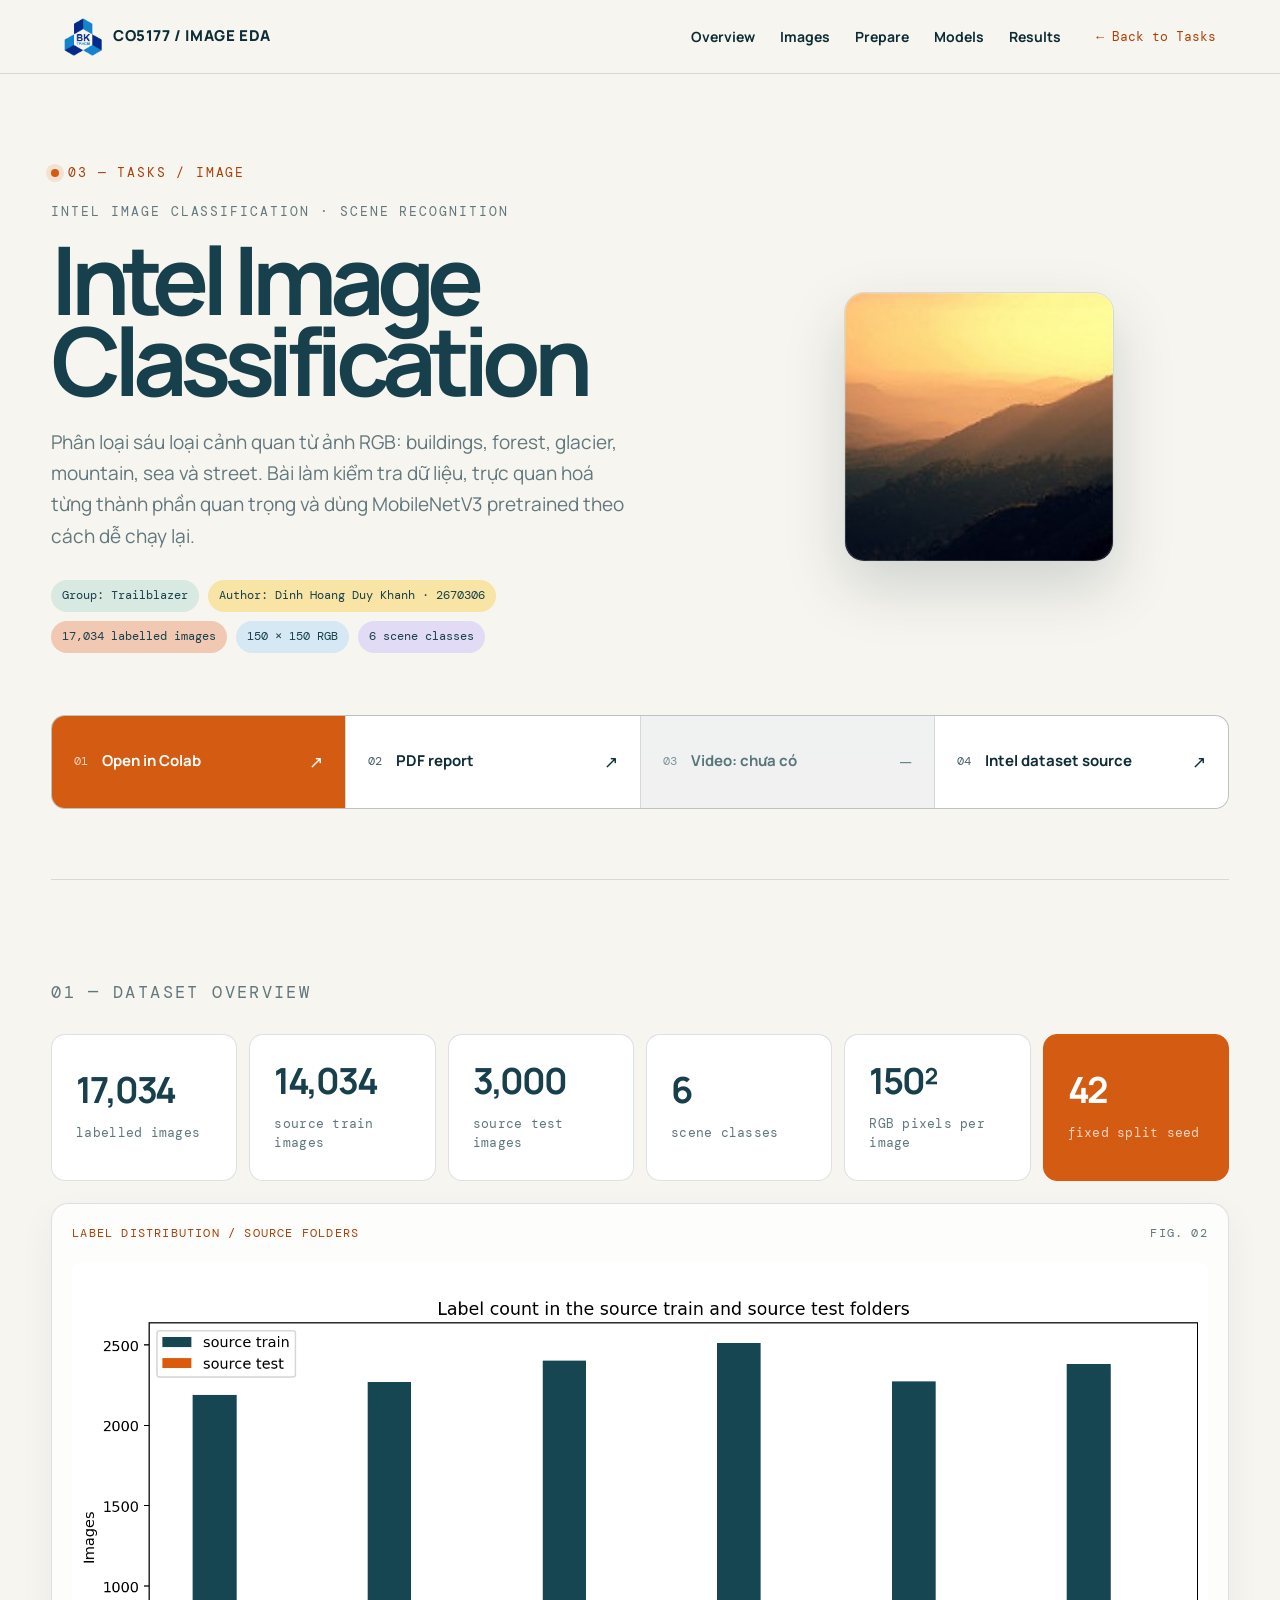
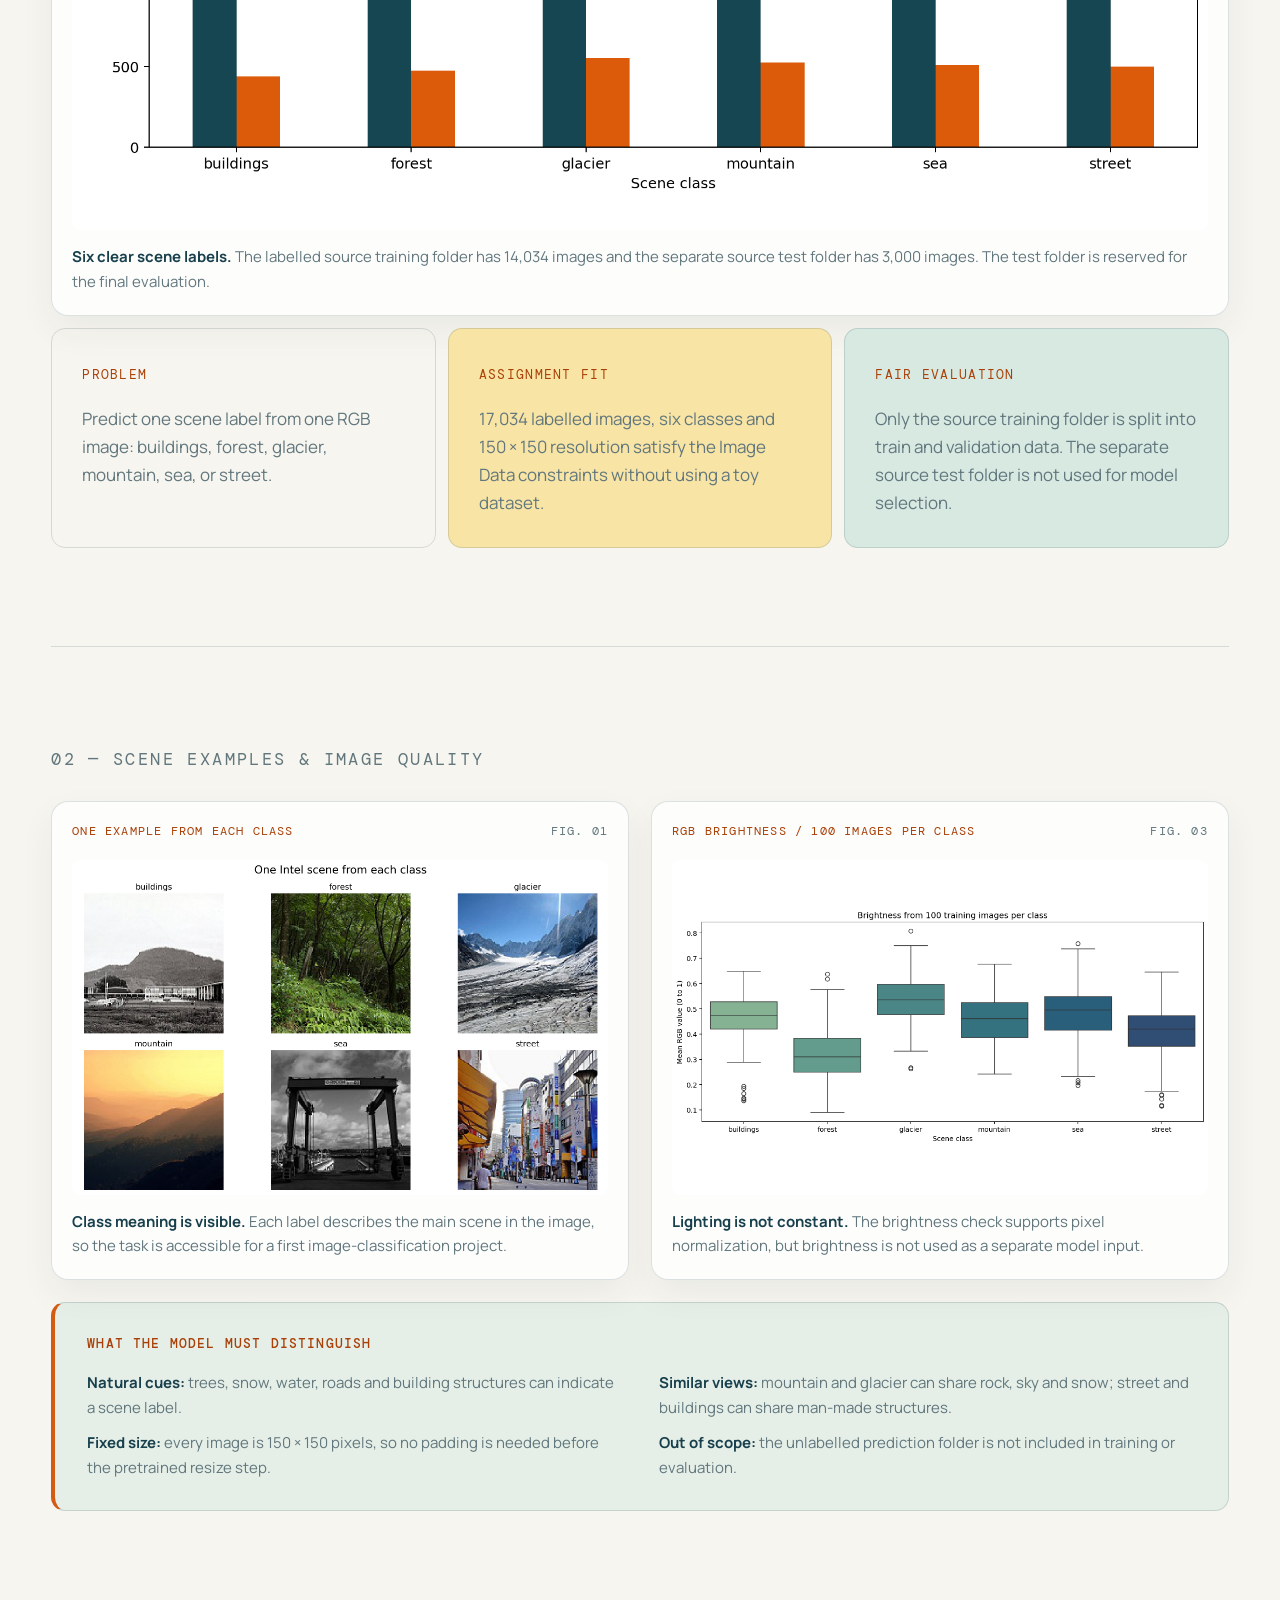
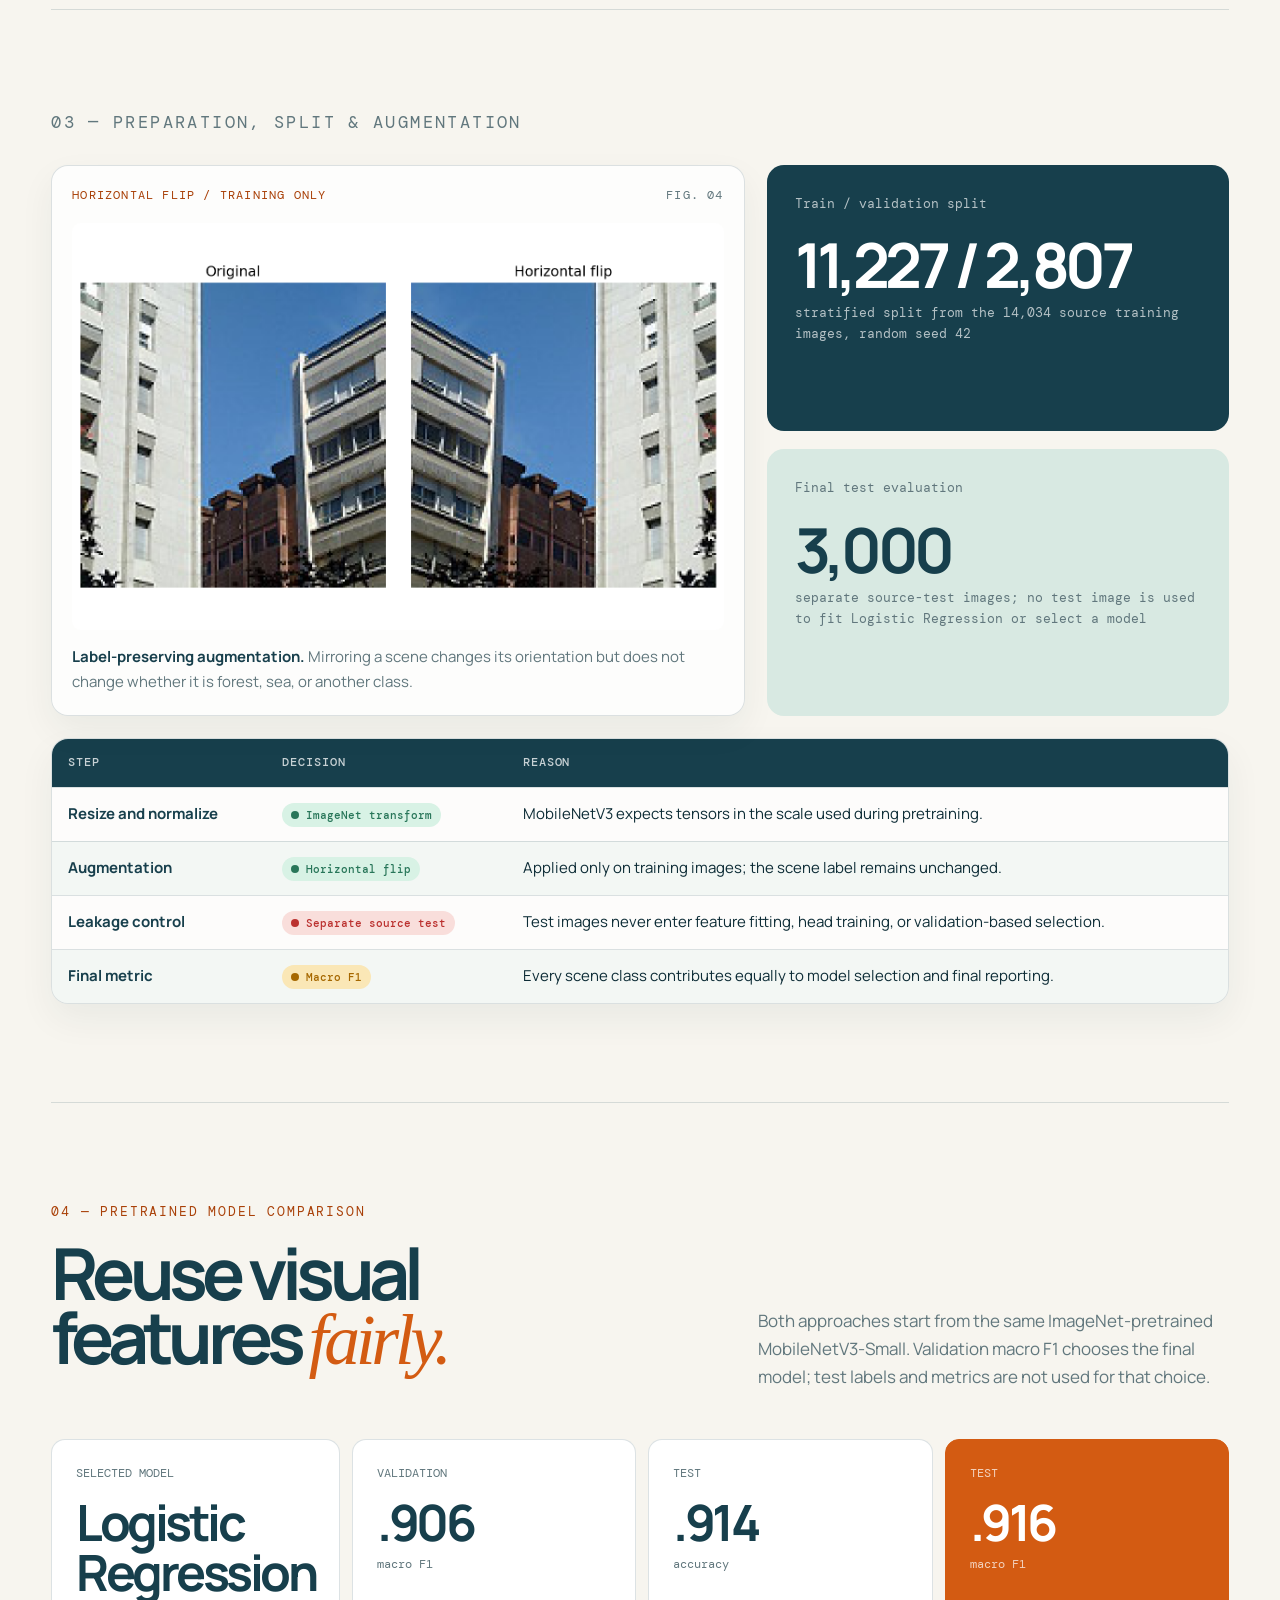
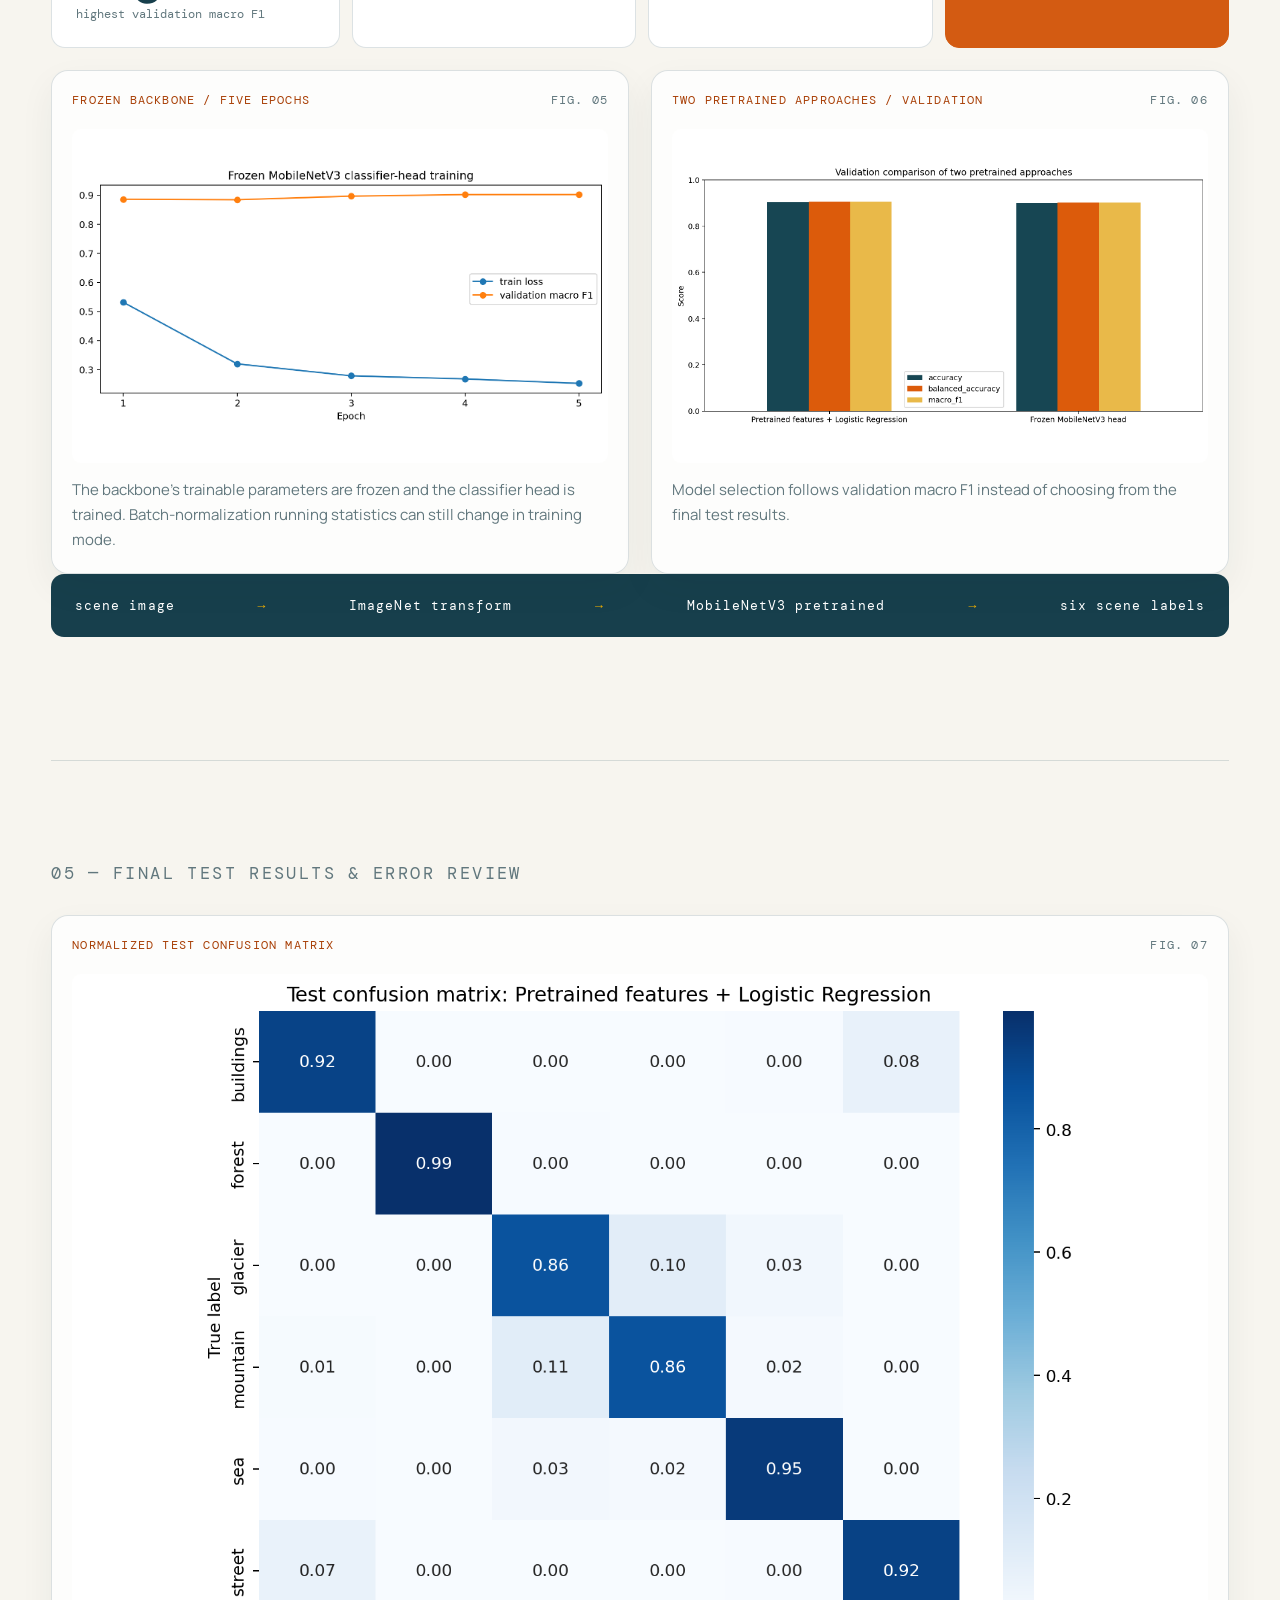
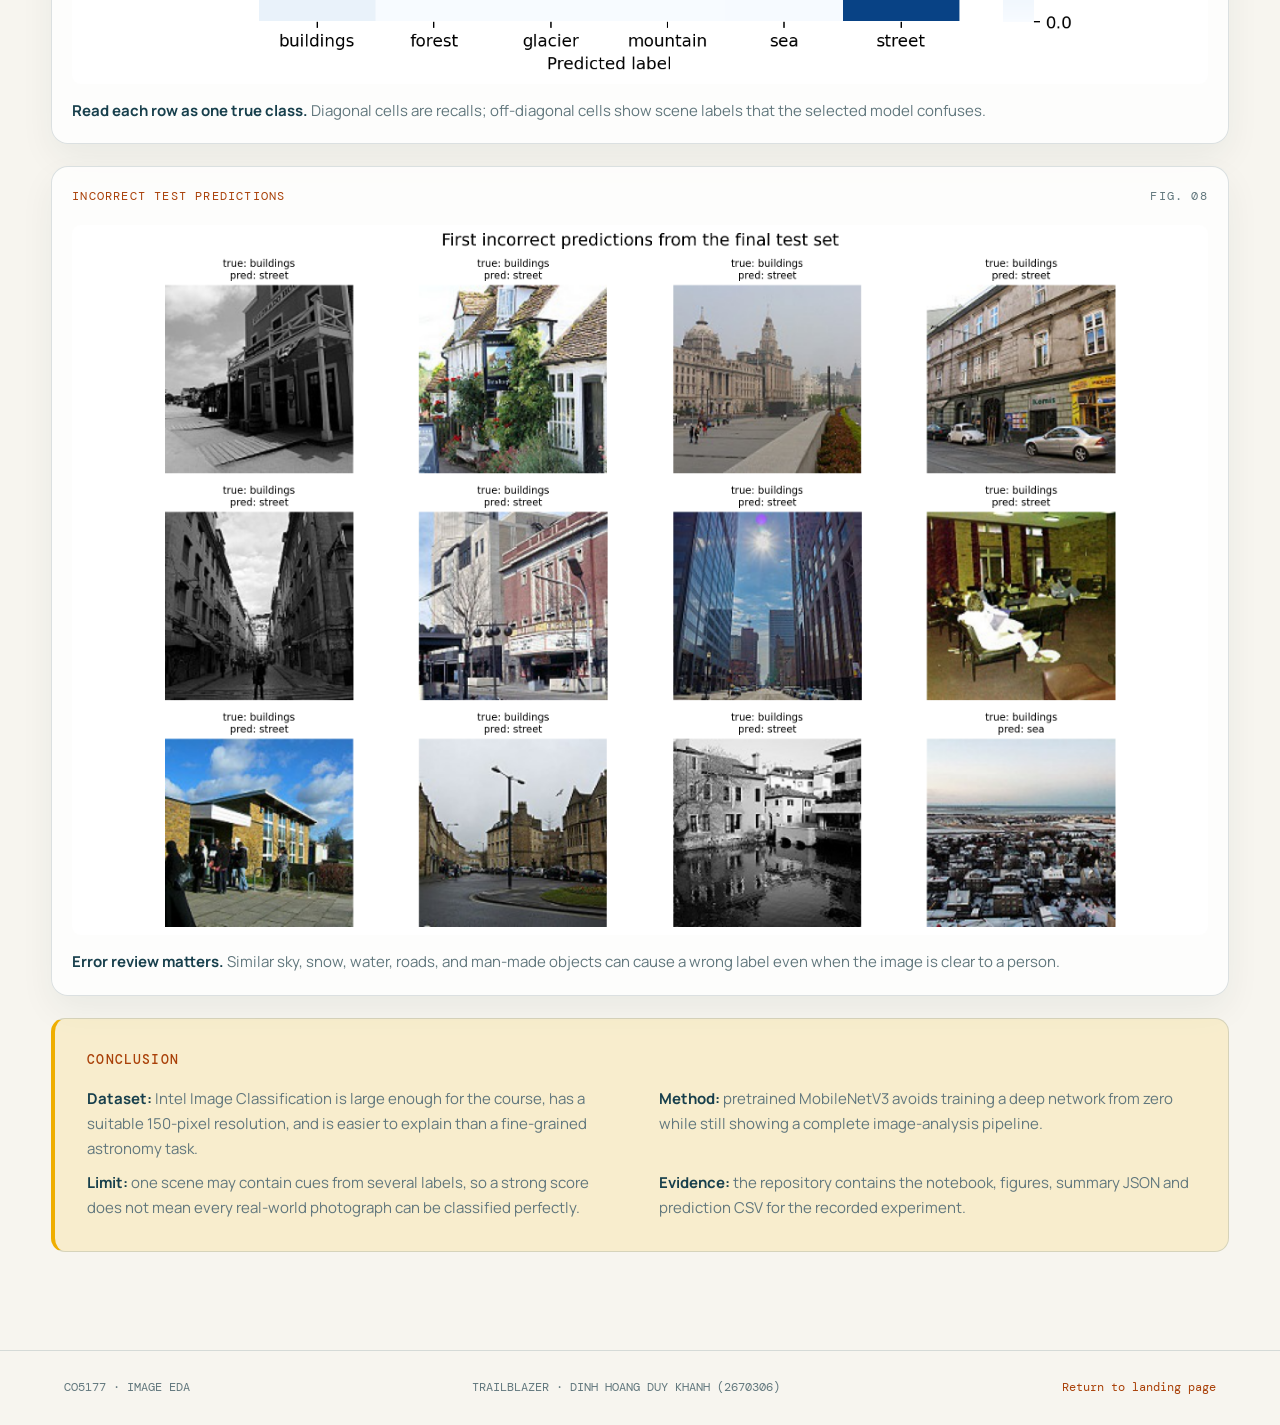
==== commit 80a15234: "Reduce Intel dataset hero image size" ====
--- a/image-eda.html
+++ b/image-eda.html
@@ -9,7 +9,7 @@
     <link rel="preconnect" href="https://fonts.googleapis.com">
     <link rel="preconnect" href="https://fonts.gstatic.com" crossorigin>
     <link href="https://fonts.googleapis.com/css2?family=DM+Mono:wght@400;500&family=Manrope:wght@400;500;600;700;800&display=swap" rel="stylesheet">
-    <link rel="stylesheet" href="eda.css">
+    <link rel="stylesheet" href="eda.css?v=2">
   </head>
   <body>
     <a class="skip-link" href="#main-content">Bỏ qua đến nội dung</a>
@@ -45,7 +45,7 @@
               <span>Group: Trailblazer</span><span>Author: Dinh Hoang Duy Khanh · 2670306</span><span>17,034 labelled images</span><span>150 × 150 RGB</span><span>6 scene classes</span>
             </div>
           </div>
-          <figure class="hero-visual">
+          <figure class="hero-visual image-hero-visual">
             <img src="assets/intel-mountain-example.jpg" alt="Cảnh núi lúc hoàng hôn, một ảnh thuộc lớp mountain trong bộ dữ liệu Intel Image Classification">
           </figure>
         </div>
--- a/eda.css
+++ b/eda.css
@@ -51,6 +51,8 @@
 .hero-visual { position: relative; align-self: stretch; min-height: 370px; margin: 0; overflow: hidden; border: 1px solid rgba(23,63,76,.15); border-radius: 20px; box-shadow: 0 25px 60px rgba(14,44,54,.17); }
 .hero-visual::after { position: absolute; inset: 0; content: ""; pointer-events: none; box-shadow: inset 0 0 0 1px rgba(255,255,255,.15); border-radius: inherit; }
 .hero-visual img { width: 100%; height: 100%; min-height: 370px; object-fit: cover; object-position: center; }
+.hero-visual.image-hero-visual { width: min(100%, 270px); min-height: 0; aspect-ratio: 1; align-self: center; justify-self: center; }
+.hero-visual.image-hero-visual img { min-height: 0; }
 .hero-signal { padding: 25px; color: var(--white); background: var(--ink); border-radius: 20px; box-shadow: 0 25px 60px rgba(14,44,54,.17); }
 .signal-head, .figure-label { display: flex; justify-content: space-between; gap: 20px; color: var(--mint); font-family: var(--mono); font-size: 12px; letter-spacing: .1em; }
 .signal-head i, .figure-label i { color: var(--yellow); font-style: normal; }
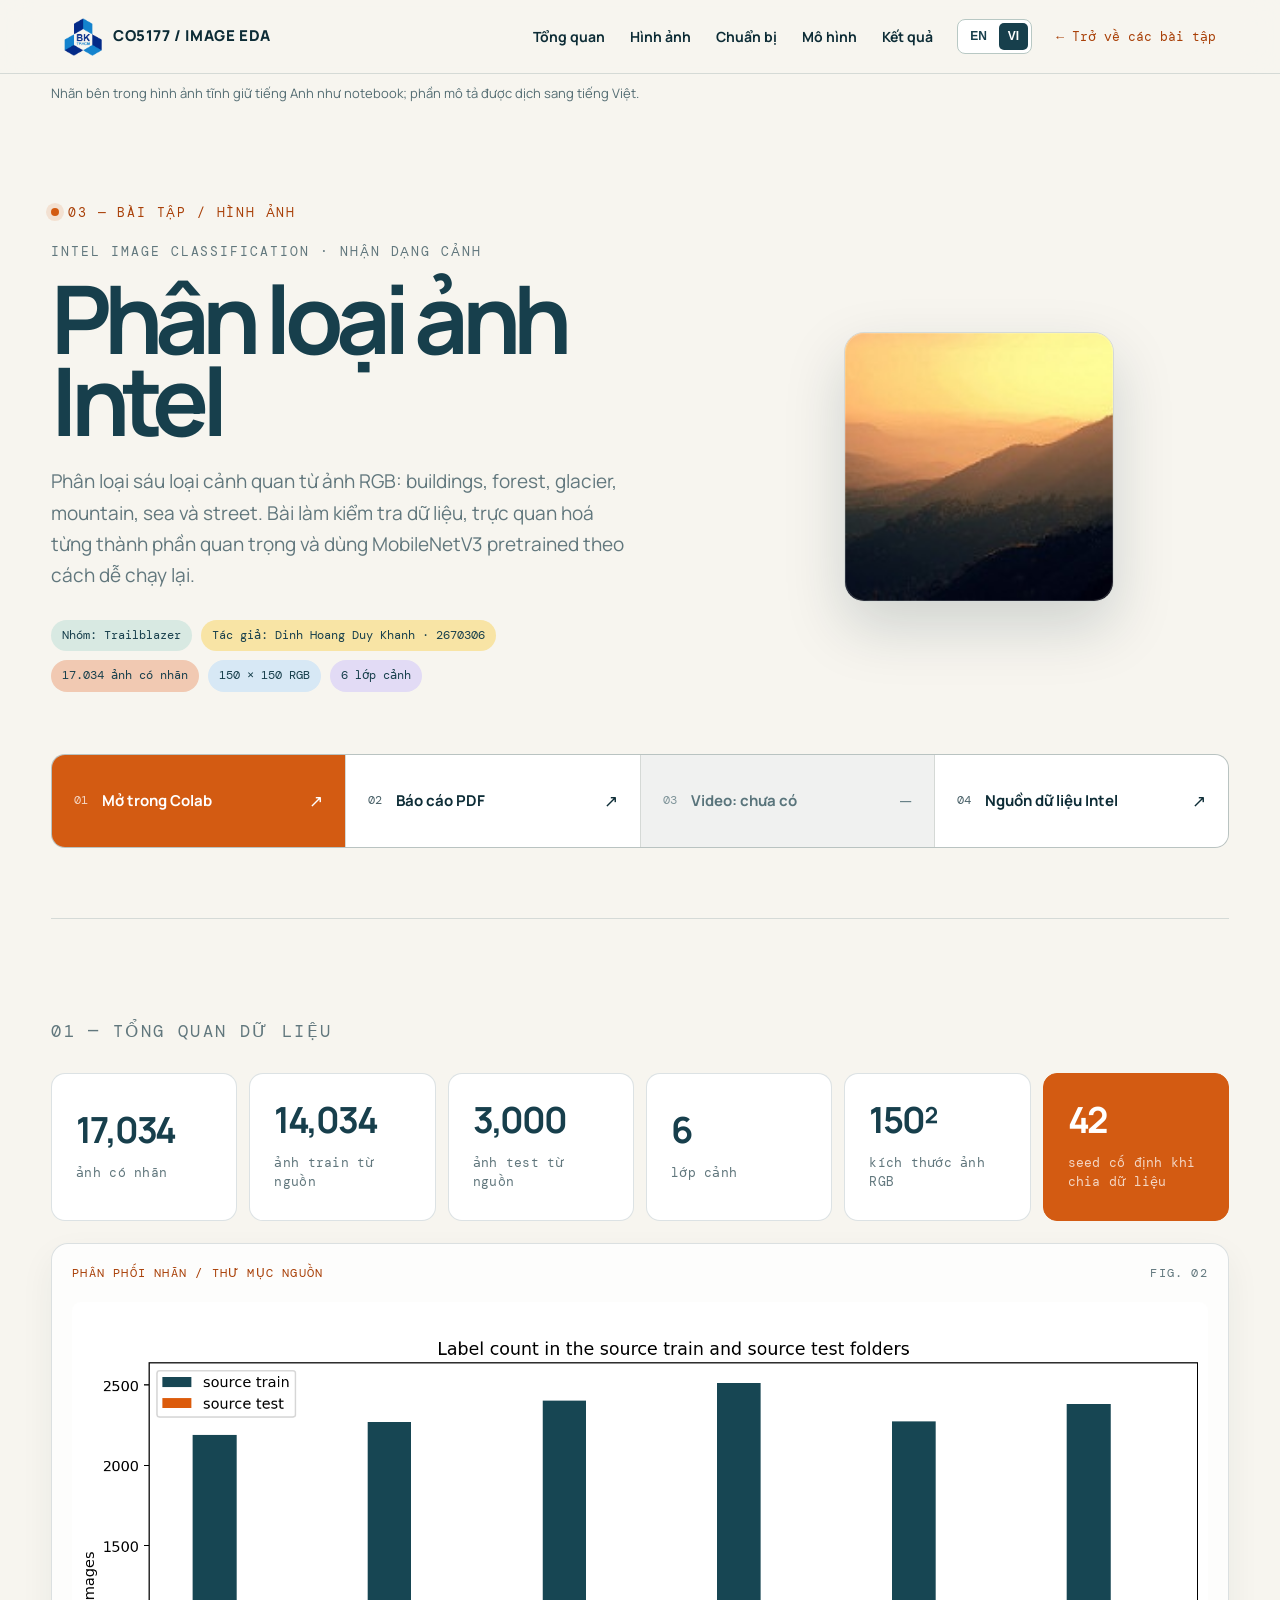
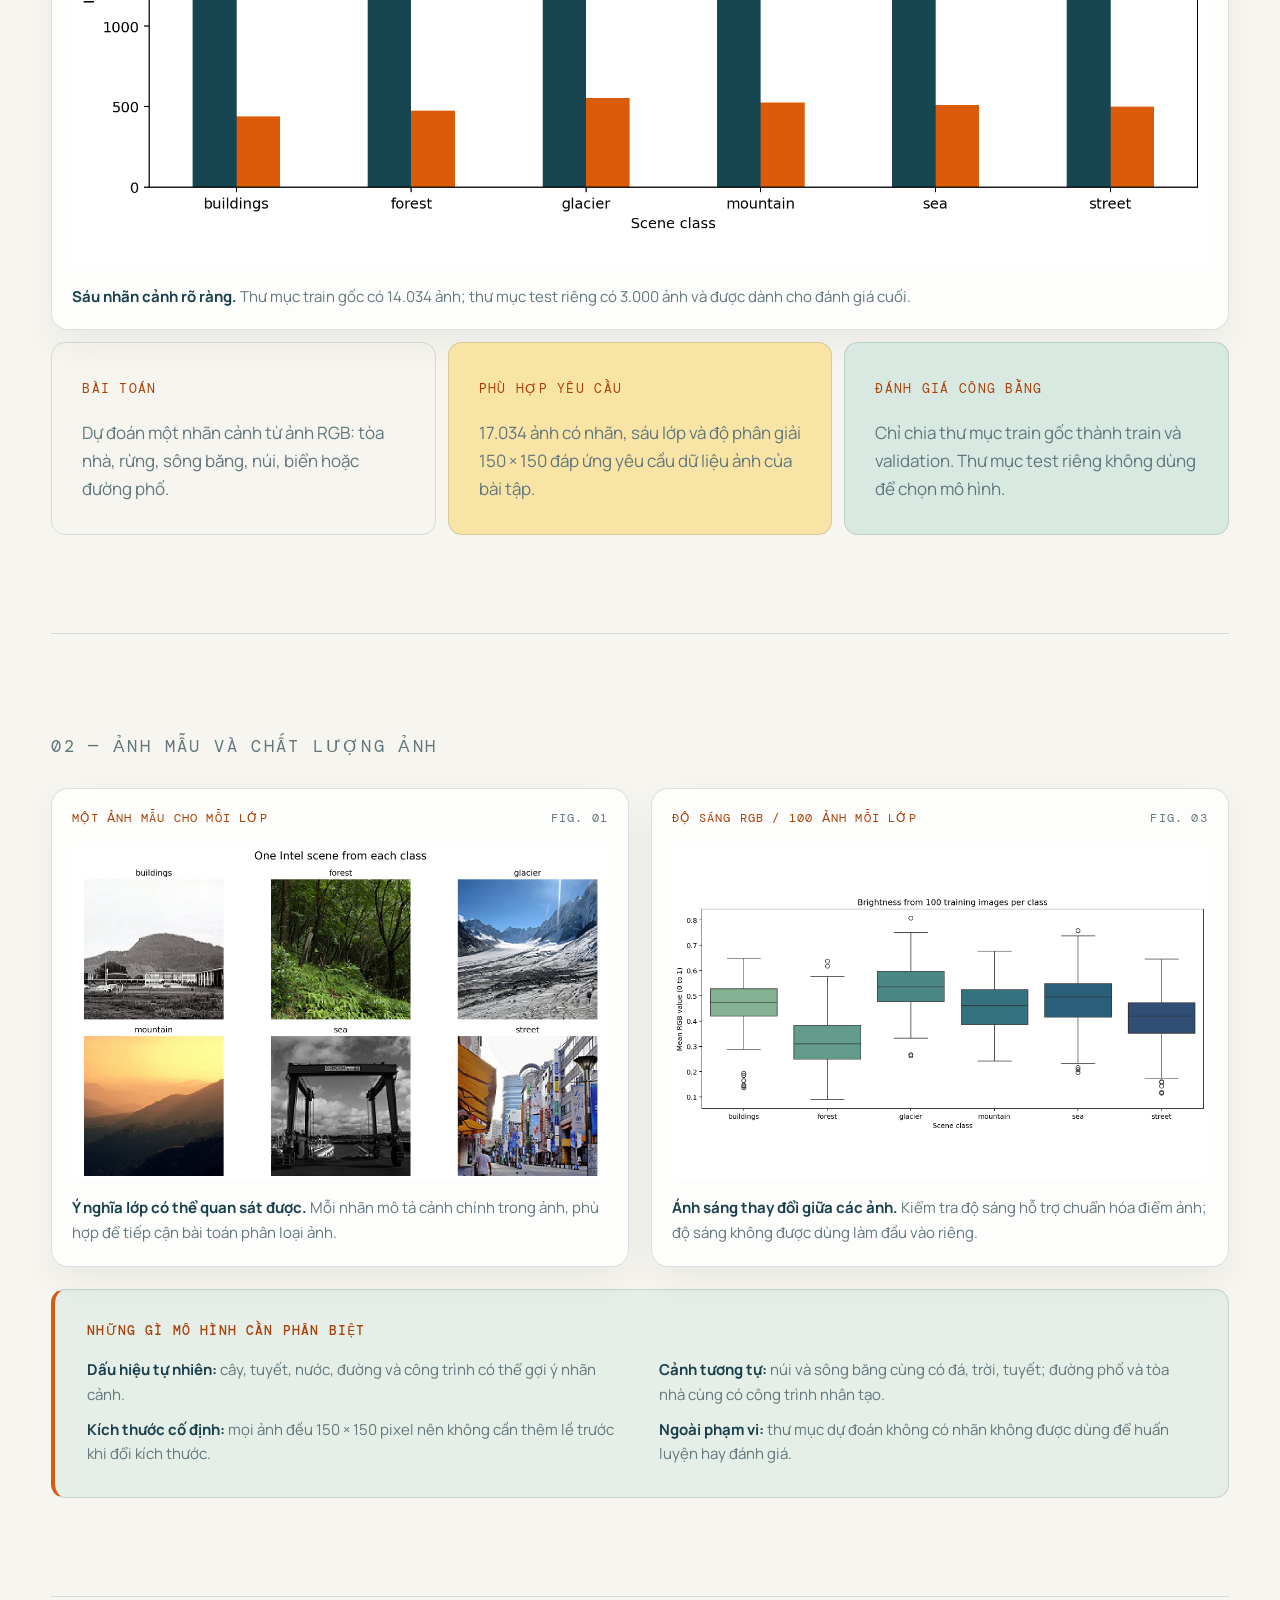
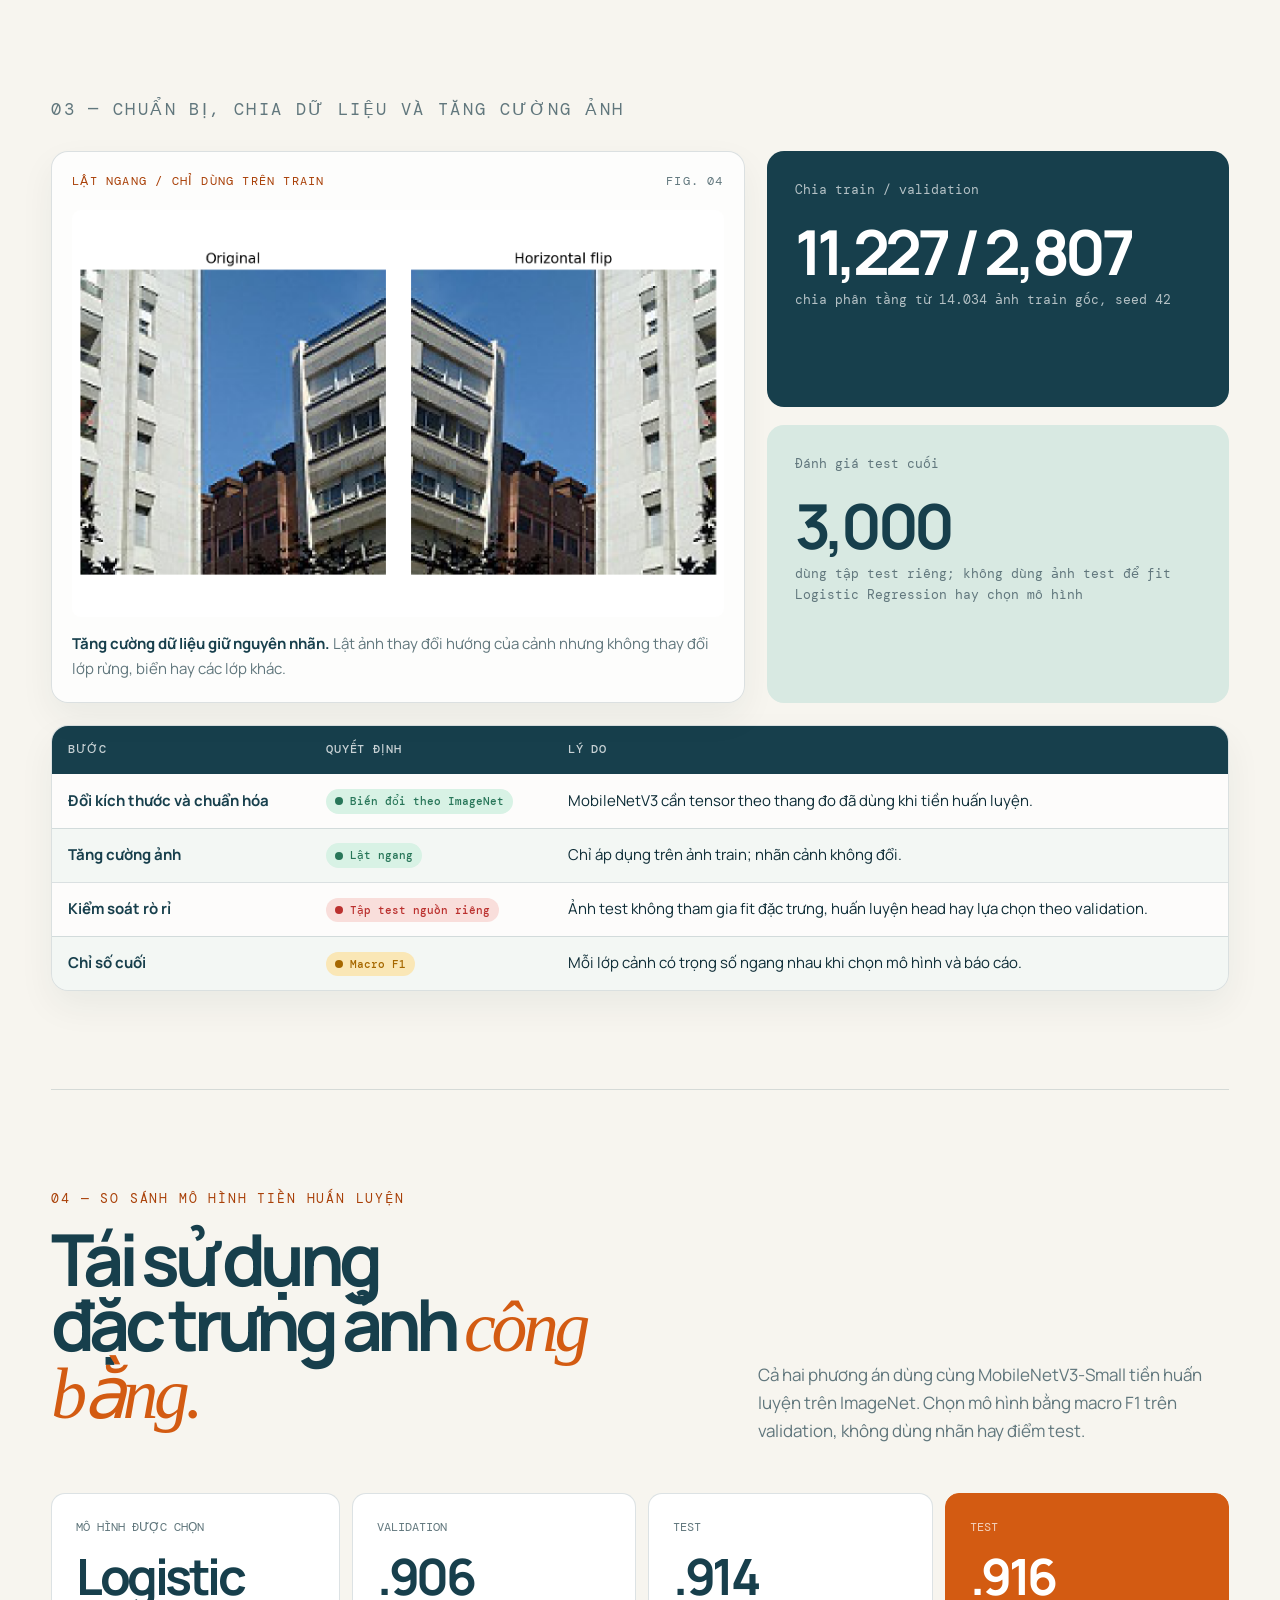
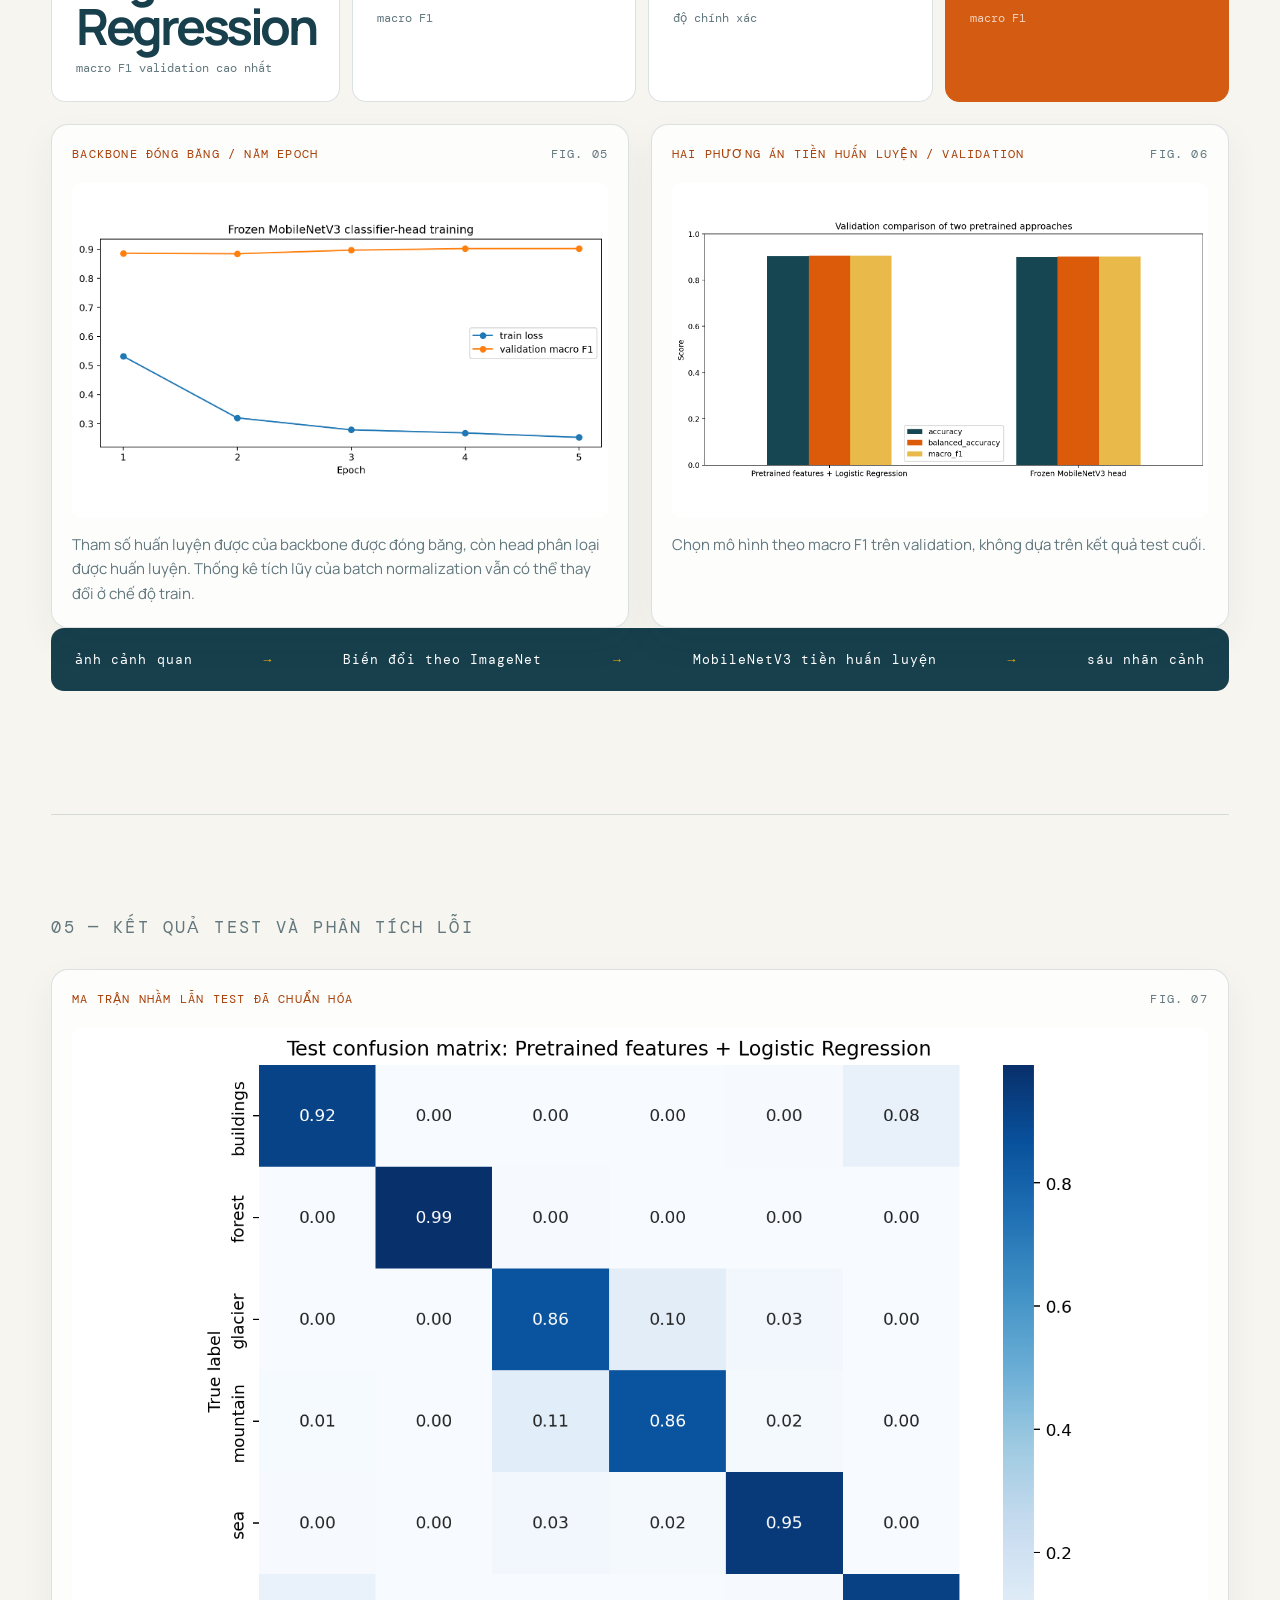
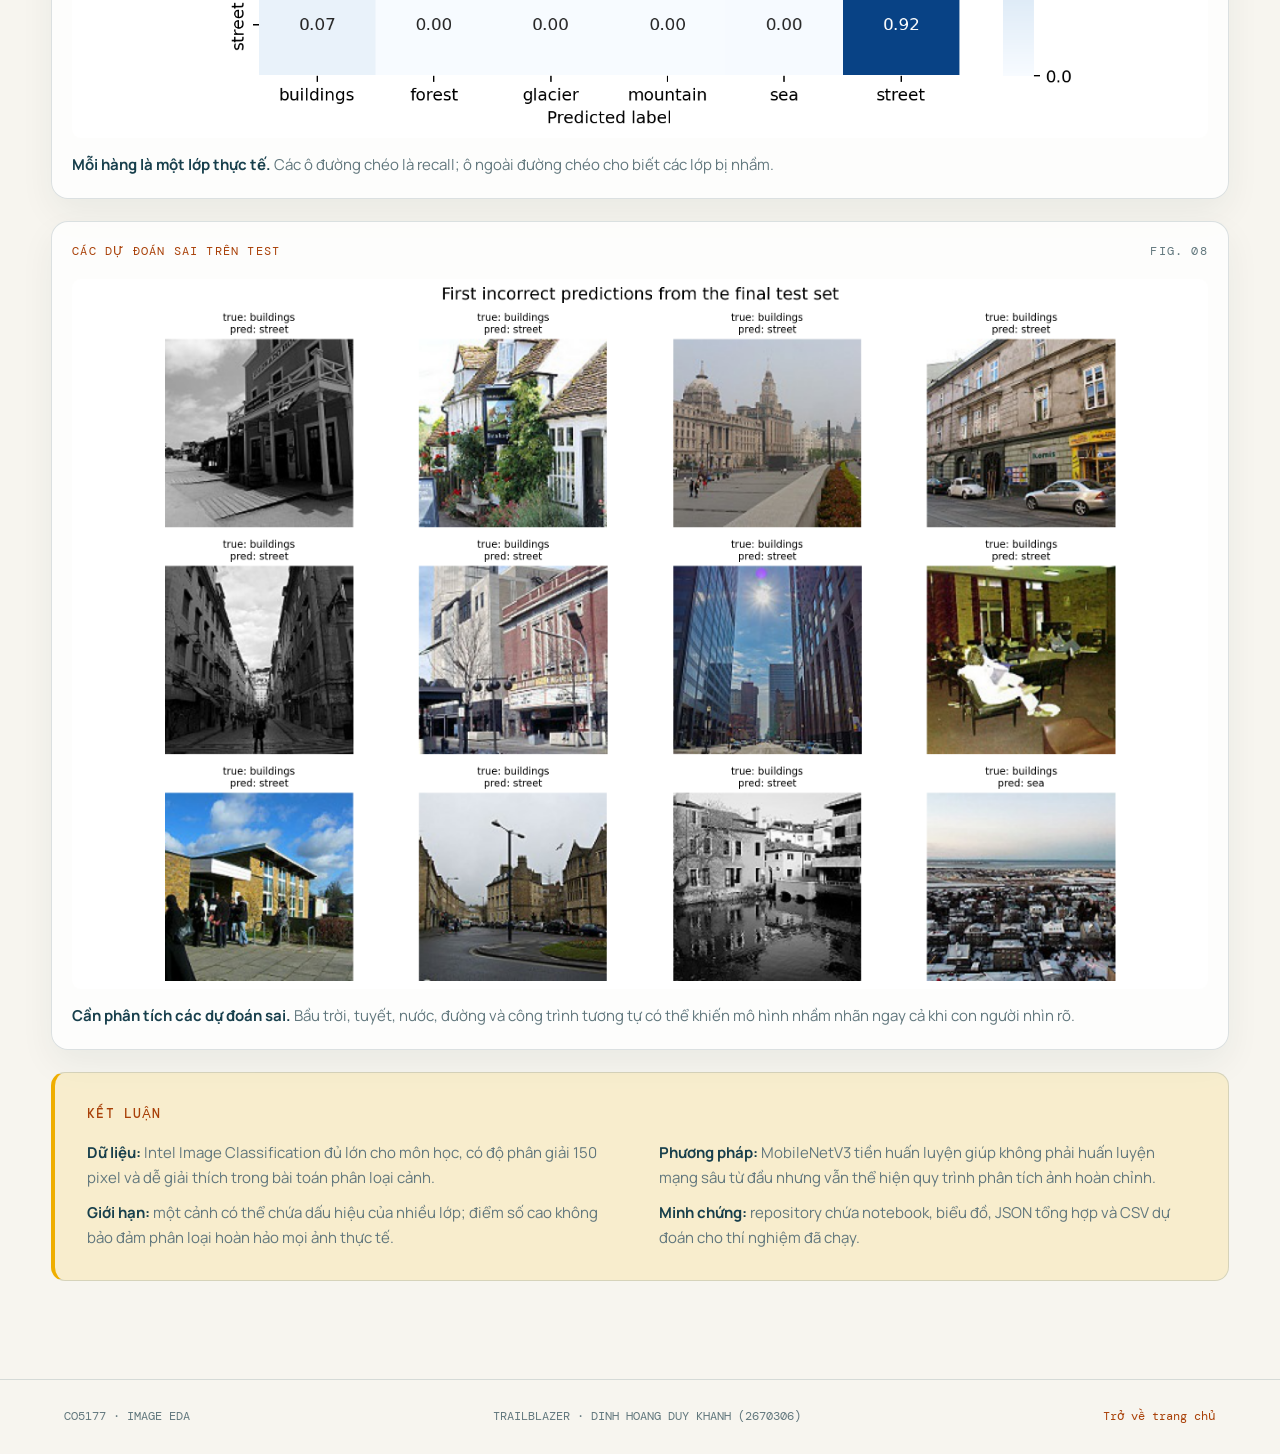
==== commit 698bcb36: "Add curated English and Vietnamese website modes" ====
--- a/image-eda.html
+++ b/image-eda.html
@@ -5,11 +5,12 @@
     <meta name="viewport" content="width=device-width, initial-scale=1.0">
     <meta name="description" content="Intel Image Classification: scene EDA and pretrained MobileNetV3 classification for CO5177.">
     <meta name="theme-color" content="#f7f5ef">
-    <title>Intel Image Classification · Image EDA | CO5177 DataFlow</title>
+    <title>Intel Image Classification · Image EDA | CO5177</title>
     <link rel="preconnect" href="https://fonts.googleapis.com">
     <link rel="preconnect" href="https://fonts.gstatic.com" crossorigin>
     <link href="https://fonts.googleapis.com/css2?family=DM+Mono:wght@400;500&family=Manrope:wght@400;500;600;700;800&display=swap" rel="stylesheet">
-    <link rel="stylesheet" href="eda.css?v=2">
+    <link rel="stylesheet" href="assets/css/eda.css?v=2">
+    <link rel="stylesheet" href="assets/css/i18n.css">
   </head>
   <body>
     <a class="skip-link" href="#main-content">Bỏ qua đến nội dung</a>
@@ -26,10 +27,12 @@
         <a href="#models">Models</a>
         <a href="#results">Results</a>
       </nav>
+      <div class="language-switch" role="group" aria-label="Language / Ngôn ngữ"><button type="button" data-language="en" aria-pressed="false">EN</button><button type="button" data-language="vi" aria-pressed="false">VI</button></div>
       <a class="back-link" href="index.html#data-tracks">← Back to Tasks</a>
     </header>
 
     <main id="main-content">
+      <p class="static-chart-note eda-section" hidden>Nhãn bên trong hình ảnh tĩnh giữ tiếng Anh như notebook; phần mô tả được dịch sang tiếng Việt.</p>
       <section class="eda-hero" id="top">
         <p class="kicker"><span></span>03 — TASKS / IMAGE</p>
         <div class="hero-layout">
@@ -212,5 +215,6 @@
           document.querySelector("[data-test-macro]").textContent = format(test.macro_f1);
         });
     </script>
+    <script src="assets/js/i18n.js"></script>
   </body>
 </html>
--- a/assets/css/eda.css
+++ b/assets/css/eda.css
@@ -0,0 +1,272 @@
+:root {
+  --ink: #173f4c;
+  --deep: #0d2c36;
+  --paper: #f7f5ef;
+  --white: #fff;
+  --orange: #d35b12;
+  --orange-dark: #a94008;
+  --yellow: #efae00;
+  --mint: #a9cfc1;
+  --mint-light: #d8e9e2;
+  --line: rgba(23, 63, 76, 0.15);
+  --muted: #61777d;
+  --mono: "DM Mono", monospace;
+  --sans: "Manrope", sans-serif;
+  --text-label: 13px;
+  --text-small: 15px;
+  --text-body: 17px;
+  --text-lead: 19px;
+}
+
+* { box-sizing: border-box; }
+html { scroll-behavior: smooth; }
+body { margin: 0; overflow-x: hidden; color: var(--deep); background: var(--paper); font-family: var(--sans); font-size: var(--text-body); line-height: 1.65; -webkit-font-smoothing: antialiased; }
+a { color: inherit; text-decoration: none; }
+img { display: block; max-width: 100%; }
+code { color: var(--orange-dark); font-family: var(--mono); font-size: .9em; }
+.skip-link { position: fixed; z-index: 100; top: 10px; left: 10px; padding: 9px 13px; color: var(--white); background: var(--ink); transform: translateY(-150%); }
+.skip-link:focus { transform: translateY(0); }
+.eda-header { position: sticky; z-index: 20; top: 0; min-height: 74px; display: grid; grid-template-columns: 1fr auto auto; align-items: center; gap: 35px; padding: 0 5vw; background: rgba(247,245,239,.9); border-bottom: 1px solid var(--line); backdrop-filter: blur(16px); }
+.eda-brand { display: inline-flex; align-items: center; gap: 11px; font-size: var(--text-small); font-weight: 800; letter-spacing: .04em; }
+.eda-brand img { width: 38px; height: 38px; object-fit: contain; mix-blend-mode: multiply; }
+.eda-header nav { display: flex; gap: 25px; font-size: 14px; font-weight: 700; }
+.eda-header nav a:hover, .back-link:hover, .report-link:hover { color: var(--orange-dark); }
+.back-link { color: var(--orange-dark); font-family: var(--mono); font-size: var(--text-label); }
+.eda-hero, .eda-section { width: min(1480px, calc(100% - 8vw)); margin: 0 auto; }
+.eda-hero { padding: 88px 0 70px; }
+.kicker { display: flex; align-items: center; gap: 9px; margin: 0 0 18px; color: var(--orange-dark); font-family: var(--mono); font-size: var(--text-label); letter-spacing: .14em; }
+.kicker > span { width: 8px; height: 8px; display: inline-block; background: var(--orange); border-radius: 50%; box-shadow: 0 0 0 5px rgba(211,91,18,.13); }
+.hero-layout { display: grid; grid-template-columns: 1.08fr .92fr; align-items: end; gap: clamp(45px, 7vw, 110px); }
+.eyebrow { margin: 0 0 15px; color: var(--muted); font-family: var(--mono); font-size: var(--text-label); letter-spacing: .15em; }
+h1, h2, h3, p { margin-top: 0; }
+h1 { margin-bottom: 26px; color: var(--ink); font-size: clamp(58px, 7.4vw, 112px); letter-spacing: -.08em; line-height: .86; }
+h1 em, h2 em { color: var(--orange); font-family: Georgia, serif; font-weight: 400; letter-spacing: -.06em; }
+.hero-intro { max-width: 700px; color: var(--muted); font-size: var(--text-lead); }
+.hero-tags { display: flex; flex-wrap: wrap; gap: 9px; margin-top: 28px; }
+.hero-tags span, .status { padding: 6px 11px; color: var(--ink); background: var(--mint-light); border-radius: 99px; font-family: var(--mono); font-size: 12px; }
+.hero-tags span:nth-child(2) { background: #f8e4a5; }
+.hero-tags span:nth-child(3) { background: #f1c9b2; }
+.hero-tags span:nth-child(4) { background: #d7e8f5; }
+.hero-tags span:nth-child(5) { background: #e2dbf5; }
+.hero-visual { position: relative; align-self: stretch; min-height: 370px; margin: 0; overflow: hidden; border: 1px solid rgba(23,63,76,.15); border-radius: 20px; box-shadow: 0 25px 60px rgba(14,44,54,.17); }
+.hero-visual::after { position: absolute; inset: 0; content: ""; pointer-events: none; box-shadow: inset 0 0 0 1px rgba(255,255,255,.15); border-radius: inherit; }
+.hero-visual img { width: 100%; height: 100%; min-height: 370px; object-fit: cover; object-position: center; }
+.hero-visual.image-hero-visual { width: min(100%, 270px); min-height: 0; aspect-ratio: 1; align-self: center; justify-self: center; }
+.hero-visual.image-hero-visual img { min-height: 0; }
+.hero-signal { padding: 25px; color: var(--white); background: var(--ink); border-radius: 20px; box-shadow: 0 25px 60px rgba(14,44,54,.17); }
+.signal-head, .figure-label { display: flex; justify-content: space-between; gap: 20px; color: var(--mint); font-family: var(--mono); font-size: 12px; letter-spacing: .1em; }
+.signal-head i, .figure-label i { color: var(--yellow); font-style: normal; }
+.signal-grid { display: grid; grid-template-columns: repeat(2,1fr); gap: 25px; margin: 46px 0 35px; }
+.signal-grid strong { display: block; color: var(--white); font-size: 48px; letter-spacing: -.06em; line-height: 1; }
+.signal-grid span { color: rgba(255,255,255,.62); font-family: var(--mono); font-size: 12px; }
+.signal-line { display: grid; grid-template-columns: .8fr 1.4fr 2.1fr 1fr; gap: 6px; }
+.signal-line span { height: 9px; border-radius: 3px; background: var(--yellow); }
+.signal-line span:nth-child(2) { background: var(--orange); }
+.signal-line span:nth-child(3) { background: var(--mint); }
+.signal-line span:nth-child(4) { background: var(--white); }
+.hero-signal p { margin: 16px 0 0; color: rgba(255,255,255,.62); font-family: var(--mono); font-size: 12px; }
+.resource-bar { display: grid; grid-template-columns: repeat(4, 1fr); gap: 1px; margin-top: 62px; overflow: hidden; border: 1px solid var(--line); background: var(--line); border-radius: 14px; }
+.resource-bar a, .resource-bar .resource-unavailable { display: grid; grid-template-columns: auto 1fr auto; align-items: center; gap: 14px; min-height: 92px; padding: 20px 22px; background: var(--white); transition: color .2s, background .2s; }
+.resource-bar .resource-unavailable { color: var(--ink); opacity: .65; }
+.resource-bar a:hover { color: var(--white); background: var(--ink); }
+.resource-bar .resource-primary { color: var(--white); background: var(--orange); }
+.resource-bar span { font-family: var(--mono); font-size: 12px; opacity: .75; }
+.resource-bar strong { font-size: var(--text-small); }
+.resource-bar i { font-style: normal; }
+.eda-section { padding: 98px 0; border-top: 1px solid var(--line); }
+.section-heading { max-width: 730px; margin-bottom: 48px; }
+.section-heading.compact { margin-bottom: 28px; }
+.section-heading h2 { margin-bottom: 18px; color: var(--ink); font-size: clamp(48px, 5.6vw, 78px); letter-spacing: -.08em; line-height: .9; }
+.section-heading > p:last-child { max-width: 690px; color: var(--muted); font-size: var(--text-body); }
+.row-heading { max-width: none; display: grid; grid-template-columns: 1fr .75fr; align-items: end; gap: 80px; }
+.row-heading > p { margin: 0; color: var(--muted); font-size: var(--text-body); }
+.metric-grid { display: grid; grid-template-columns: repeat(6,1fr); gap: 12px; }
+.metric-grid article { min-height: 132px; display: flex; flex-direction: column; justify-content: center; padding: 28px 24px; border: 1px solid var(--line); background: var(--white); border-radius: 14px; }
+.metric-grid article.accent { color: var(--white); background: var(--orange); border-color: var(--orange); }
+.metric-grid strong { display: block; color: var(--ink); font-size: clamp(36px, 2.7vw, 44px); letter-spacing: -.06em; line-height: 1; }
+.metric-grid .accent strong { color: var(--white); }
+.metric-grid span { display: block; margin-top: 16px; color: var(--muted); font-family: var(--mono); font-size: 13px; line-height: 1.45; letter-spacing: .02em; }
+.metric-grid .accent span { color: rgba(255,255,255,.75); }
+.context-grid { display: grid; grid-template-columns: repeat(3,1fr); gap: 12px; margin-top: 12px; }
+.context-grid article { min-height: 166px; padding: 30px; border: 1px solid var(--line); border-radius: 14px; }
+.context-grid article:nth-child(2) { background: #f8e4a5; }
+.context-grid article:nth-child(3) { background: var(--mint-light); }
+.context-grid span { color: var(--orange-dark); font-family: var(--mono); font-size: 13px; line-height: 1.4; letter-spacing: .1em; }
+.context-grid p { margin: 18px 0 0; color: var(--muted); font-size: 17px; line-height: 1.65; }
+.context-grid b { color: var(--ink); }
+.figure-grid { display: grid; gap: 22px; }
+.split-figure { grid-template-columns: 1.2fr .8fr; align-items: stretch; }
+.two-figure { grid-template-columns: repeat(2,1fr); }
+.three-figure { grid-template-columns: repeat(3,1fr); }
+.analysis-figure { margin: 0; padding: 20px; overflow: hidden; border: 1px solid var(--line); background: rgba(255,255,255,.78); border-radius: 17px; box-shadow: 0 14px 35px rgba(14,44,54,.06); }
+.analysis-figure .figure-label { color: var(--orange-dark); }
+.analysis-figure .figure-label i { color: var(--muted); }
+.analysis-figure img { width: 100%; margin: 18px 0 15px; aspect-ratio: 16/10; object-fit: contain; background: var(--white); border-radius: 9px; }
+.analysis-figure figcaption { color: var(--muted); font-size: var(--text-small); line-height: 1.65; }
+.analysis-figure figcaption b { color: var(--ink); }
+.full-figure { margin-top: 22px; }
+.full-figure img { max-height: 740px; }
+.hero-figure { margin-bottom: 22px; }
+.hero-figure img { max-height: 690px; }
+.correlation-figure img { aspect-ratio: 16/9; }
+.quality-stack { display: grid; gap: 18px; }
+.quality-stat { padding: 28px; color: var(--white); background: var(--ink); border-radius: 17px; }
+.quality-stat span, .quality-stat small { display: block; color: rgba(255,255,255,.68); font-family: var(--mono); font-size: var(--text-label); }
+.quality-stat strong { display: block; margin: 20px 0 6px; color: var(--white); font-size: 62px; letter-spacing: -.07em; line-height: 1; }
+.table-card { overflow: auto; border: 1px solid var(--line); background: rgba(255,255,255,.72); border-radius: 17px; box-shadow: 0 15px 36px rgba(14,44,54,.06); }
+.table-card table { width: 100%; min-width: 680px; border-collapse: collapse; text-align: left; font-size: var(--text-small); }
+.table-card th { color: var(--muted); font-family: var(--mono); font-size: 12px; font-weight: 500; letter-spacing: .08em; text-transform: uppercase; }
+.table-card th, .table-card td { padding: 14px 16px; border-bottom: 1px solid var(--line); }
+.table-card tr:last-child td { border-bottom: 0; }
+.table-card td:first-child { color: var(--ink); font-weight: 700; }
+.status.exclude { background: #f1c9b2; }
+.status.impute { background: var(--mint-light); }
+.schema-card table { min-width: 1240px; }
+.breakdown-card table { min-width: 1080px; }
+.sample-card table { min-width: 1300px; white-space: nowrap; }
+.missing-card { margin-top: 22px; }
+.missing-card table { min-width: 1040px; }
+.schema-card th, .breakdown-card th, .sample-card th, .missing-card th { color: rgba(255,255,255,.76); background: var(--ink); }
+.schema-card tbody tr:nth-child(even), .breakdown-card tbody tr:nth-child(even), .sample-card tbody tr:nth-child(even), .missing-card tbody tr:nth-child(even) { background: rgba(216,233,226,.28); }
+.schema-card td:first-child { color: var(--muted); font-family: var(--mono); font-size: 12px; font-weight: 500; }
+.schema-card td:nth-child(2), .breakdown-card td:first-child { color: var(--ink); font-weight: 700; }
+.schema-card td:last-child { min-width: 310px; color: var(--muted); }
+.type-badge, .class-chip, .severity { display: inline-flex; align-items: center; width: max-content; padding: 5px 9px; border-radius: 99px; font-family: var(--mono); font-size: 11px; font-weight: 500; line-height: 1.3; white-space: nowrap; }
+.type-badge.integer, .type-badge.numeric { color: #174f84; background: #dcecff; }
+.type-badge.categorical, .type-badge.text { color: #176044; background: #d8f2e5; }
+.type-badge.identifier { color: #755400; background: #f8e4a5; }
+.type-badge.flag, .type-badge.exclude { color: #94400f; background: #f5d5c2; }
+.type-badge.target { color: #9e2455; background: #f7dce8; }
+.missing { font-family: var(--mono); font-size: 12px; white-space: nowrap; }
+.missing.critical { color: #bb312f; }
+.missing.moderate { color: #b06c00; }
+.missing.low { color: #287659; }
+.class-chip.confirmed { color: #176044; background: #d8f2e5; }
+.class-chip.candidate { color: #755400; background: #f8e4a5; }
+.class-chip.false-positive { color: #94400f; background: #f5d5c2; }
+.table-note { margin: 17px 3px 0; color: var(--muted); font-size: var(--text-small); }
+.insight-panel { margin-top: 22px; padding: 30px 32px; border: 1px solid var(--line); border-left: 4px solid var(--orange); border-radius: 14px; }
+.insight-panel.mint-panel { background: rgba(216,233,226,.58); }
+.insight-panel.yellow-panel { background: rgba(248,228,165,.45); border-left-color: var(--yellow); }
+.panel-label { display: block; margin-bottom: 17px; color: var(--orange-dark); font-family: var(--mono); font-size: var(--text-label); font-weight: 500; letter-spacing: .09em; }
+.insight-grid { display: grid; grid-template-columns: repeat(2,1fr); gap: 10px 34px; }
+.insight-panel p { margin: 0; color: var(--muted); font-size: var(--text-small); line-height: 1.65; }
+.insight-panel b { color: var(--ink); }
+.overview-target img { max-height: 610px; aspect-ratio: 16/8; }
+.categorical-figure img { max-height: 560px; aspect-ratio: 16/8; }
+.quality-stat.alternate { color: var(--ink); background: var(--mint-light); }
+.quality-stat.alternate span, .quality-stat.alternate small { color: var(--muted); }
+.quality-stat.alternate strong { color: var(--ink); }
+.missing-track { width: 170px; height: 7px; display: block; overflow: hidden; background: rgba(23,63,76,.1); border-radius: 99px; }
+.missing-track i { height: 100%; display: block; min-width: 2px; background: var(--orange); border-radius: inherit; }
+.severity::before { width: 8px; height: 8px; margin-right: 7px; content: ""; border-radius: 50%; background: currentColor; }
+.severity.critical { color: #bb312f; background: #f9dedb; }
+.severity.moderate { color: #a66800; background: #fae7b6; }
+.severity.low { color: #287659; background: #d8f2e5; }
+.pipeline-strip { display: flex; align-items: center; justify-content: space-between; gap: 15px; margin-bottom: 25px; padding: 21px 24px; color: var(--white); background: var(--ink); border-radius: 13px; font-family: var(--mono); font-size: var(--text-label); letter-spacing: .08em; }
+.pipeline-strip i { color: var(--yellow); font-style: normal; }
+.model-score-grid { display: grid; grid-template-columns: repeat(4,1fr); gap: 12px; margin-bottom: 22px; }
+.model-score-grid article { padding: 24px; border: 1px solid var(--line); background: var(--white); border-radius: 14px; }
+.model-score-grid article.highlight { color: var(--white); background: var(--orange); border-color: var(--orange); }
+.model-score-grid span, .model-score-grid small { display: block; color: var(--muted); font-family: var(--mono); font-size: 12px; line-height: 1.5; }
+.model-score-grid strong { display: block; margin: 15px 0 8px; color: var(--ink); font-size: 50px; letter-spacing: -.07em; line-height: 1; }
+.model-score-grid .highlight span, .model-score-grid .highlight small { color: rgba(255,255,255,.72); }
+.model-score-grid .highlight strong { color: var(--white); }
+.insight-card { padding: 54px 60px; color: var(--white); background: var(--ink); border-radius: 22px; }
+.insight-card h2 { margin-bottom: 30px; font-size: clamp(45px,6vw,78px); letter-spacing: -.08em; line-height: .9; }
+.insight-card h2 em { color: var(--yellow); }
+.insight-columns { display: grid; grid-template-columns: repeat(2,1fr); gap: 35px; }
+.insight-card ul { display: grid; gap: 11px; margin: 0; padding-left: 20px; color: rgba(255,255,255,.75); }
+.insight-actions { display: flex; gap: 26px; margin-top: 35px; }
+.report-link { color: var(--yellow); font-family: var(--mono); font-size: var(--text-label); text-decoration: underline; text-underline-offset: 4px; }
+.report-link.secondary { color: var(--mint); }
+.eda-footer { display: flex; justify-content: space-between; gap: 20px; padding: 27px 5vw; color: var(--muted); border-top: 1px solid var(--line); font-family: var(--mono); font-size: 12px; }
+.eda-footer a { color: var(--orange-dark); }
+
+@media (max-width: 1100px) {
+  .eda-header { grid-template-columns: 1fr auto; }
+  .eda-header nav { display: none; }
+  .three-figure { grid-template-columns: 1fr 1fr; }
+  .three-figure > :last-child { grid-column: 1 / -1; }
+  .metric-grid { grid-template-columns: repeat(3,1fr); }
+  .resource-bar { grid-template-columns: 1fr 1fr; }
+}
+
+@media (max-width: 800px) {
+  .hero-layout, .row-heading, .split-figure, .two-figure, .context-grid, .insight-columns, .insight-grid { grid-template-columns: 1fr; gap: 35px; }
+  .model-score-grid { grid-template-columns: 1fr 1fr; }
+  .pipeline-strip { flex-wrap: wrap; justify-content: flex-start; }
+}
+
+@media (max-width: 600px) {
+  .eda-header { padding: 0 20px; }
+  .eda-brand span { font-size: 12px; }
+  .back-link { font-size: 0; }
+  .back-link::after { content: "← Tasks"; font-size: var(--text-label); }
+  .eda-hero, .eda-section { width: min(calc(100% - 36px),1480px); }
+  .eda-hero { padding: 58px 0 60px; }
+  .eda-section { padding: 68px 0; }
+  h1 { font-size: 48px; }
+  .hero-intro { font-size: 18px; }
+  .hero-visual, .hero-visual img { min-height: 250px; }
+  .resource-bar, .metric-grid, .three-figure, .model-score-grid { grid-template-columns: 1fr; }
+  .three-figure > :last-child { grid-column: auto; }
+  .analysis-figure { padding: 14px; }
+  .analysis-figure img, .correlation-figure img { aspect-ratio: auto; }
+  .insight-panel { padding: 24px 20px; }
+  .insight-grid { gap: 14px; }
+  .insight-card { padding: 35px 24px; }
+  .insight-actions, .eda-footer { flex-direction: column; }
+}
+
+/* Detailed text EDA uses the existing analysis-figure design. */
+#detailed-eda .text-eda-plot,#detailed-eda .chart { width:100%; min-height:410px; }
+#detailed-eda .detailed-analysis > p { color:var(--muted); }
+#detailed-eda .interpret { border-left:3px solid var(--orange-dark); padding:4px 16px; margin:18px 0; }
+#detailed-eda .interpret p { margin:4px 0; }
+#detailed-eda details { margin-top:20px; }
+#detailed-eda summary { cursor:pointer; color:var(--orange-dark); font-weight:700; }
+#detailed-eda pre { overflow:auto; padding:16px; background:var(--ink); color:white; border-radius:8px; }
+#detailed-eda button { padding:8px 12px; border:1px solid var(--orange-dark); color:var(--orange-dark); background:white; border-radius:5px; cursor:pointer; }
+#detailed-eda .data { border-collapse:collapse; display:block; max-width:100%; overflow:auto; }
+#detailed-eda .data td,#detailed-eda .data th { border-bottom:1px solid var(--line); padding:8px 12px; text-align:left; }
+
+#eda-interpretation .text-eda-plot { width:100%; min-height:410px; }
+#eda-interpretation .data { border-collapse:collapse; width:100%; }
+#eda-interpretation .data td, #eda-interpretation .data th { border-bottom:1px solid var(--line); padding:8px 12px; text-align:left; }
+#eda-interpretation .table-wrap { overflow-x:auto; }
+
+/* Match the split-analysis section for the detailed text figures. */
+#detailed-eda > .figure-grid, #eda-interpretation > .figure-grid,
+#detailed-eda > .analysis-figure, #eda-interpretation > .analysis-figure,
+#eda-interpretation > .insight-panel { margin-top:22px; }
+#detailed-eda .figure-grid .analysis-figure, #eda-interpretation .figure-grid .analysis-figure { min-width:0; }
+
+/* Consistent text EDA cards and responsive spacing. */
+#detailed-eda .figure-grid, #eda-interpretation .figure-grid { align-items: stretch; }
+#detailed-eda .analysis-figure, #eda-interpretation .analysis-figure { min-width: 0; margin: 0; display: flex; flex-direction: column; }
+#detailed-eda .analysis-figure .figure-label, #eda-interpretation .analysis-figure .figure-label { align-items: flex-start; line-height: 1.5; }
+#detailed-eda .figure-label span, #eda-interpretation .figure-label span { overflow-wrap: anywhere; }
+#detailed-eda .figure-label i, #eda-interpretation .figure-label i { white-space: nowrap; }
+#detailed-eda .figure-intro, #eda-interpretation .figure-intro { margin: 14px 0 4px; color: var(--muted); font-size: var(--text-small); line-height: 1.65; }
+#detailed-eda figcaption, #eda-interpretation figcaption { margin-top: auto; padding-top: 14px; }
+#detailed-eda .chart, #detailed-eda .text-eda-plot, #eda-interpretation .text-eda-plot { min-width: 0; width: 100%; min-height: 410px; }
+#detailed-eda table, #eda-interpretation table { max-width: 100%; }
+#detailed-eda > .analysis-figure, #eda-interpretation > .analysis-figure { margin-top: 22px; }
+@media (max-width: 800px) {
+  #detailed-eda .figure-grid, #eda-interpretation .figure-grid { gap: 22px; }
+  #detailed-eda .analysis-figure, #eda-interpretation .analysis-figure { min-width: 0; overflow-x: auto; }
+}
+
+#model-preprocessing > .analysis-figure { margin-top: 22px; }
+#model-preprocessing .analysis-figure { min-width: 0; display: flex; flex-direction: column; }
+#model-preprocessing .figure-intro { margin: 14px 0 4px; color: var(--muted); font-size: var(--text-small); line-height: 1.65; }
+#model-preprocessing figcaption { padding-top: 14px; }
+#model-preprocessing .table-wrap { overflow-x: auto; }
+#model-preprocessing .data { width: 100%; border-collapse: collapse; }
+#model-preprocessing .data td, #model-preprocessing .data th { border-bottom: 1px solid var(--line); padding: 8px 12px; text-align: left; }
+
+.word-count-lookup { display:flex; align-items:center; flex-wrap:wrap; gap:10px; margin:12px 0 6px; color:var(--ink); font-size:var(--text-small); }
+.word-count-lookup input { width:92px; padding:8px 10px; border:1px solid var(--line); border-radius:6px; font:inherit; color:var(--ink); background:white; }
+.word-count-lookup input:focus-visible { outline:2px solid var(--orange-dark); outline-offset:2px; }
+.word-count-lookup output { color:var(--orange-dark); font-weight:700; }
--- a/assets/css/i18n.css
+++ b/assets/css/i18n.css
@@ -0,0 +1,13 @@
+.language-switch { display:inline-flex; align-items:center; gap:3px; padding:3px; border:1px solid #b8c8c4; border-radius:8px; background:#fff; white-space:nowrap; }
+.language-switch button { border:0; border-radius:5px; padding:6px 9px; font:700 12px/1.2 Arial,sans-serif; color:#173f4c; background:transparent; cursor:pointer; }
+.language-switch button[aria-pressed="true"] { color:#fff; background:#173f4c; }
+.language-switch button:focus-visible { outline:2px solid #c65318; outline-offset:2px; }
+.language-switch button:disabled { opacity:.45; cursor:not-allowed; }
+.site-header { grid-template-columns:1fr auto auto auto; gap:20px; }
+.eda-header { grid-template-columns:1fr auto auto auto; gap:24px; }
+.static-chart-note { margin:12px 0 0; color:#536c72; font-size:13px; line-height:1.5; }
+@media(max-width:1100px) { .eda-header { grid-template-columns:1fr auto auto; gap:16px; } }
+@media(max-width:760px) { .site-header { grid-template-columns:1fr auto auto; gap:10px; } .language-switch button { padding:6px 7px; } }
+@media(max-width:600px) { .eda-header { grid-template-columns:1fr auto auto; gap:8px; } }
+
+.static-chart-note.eda-section { padding: 10px 0; border: 0; margin: 0 auto; }
